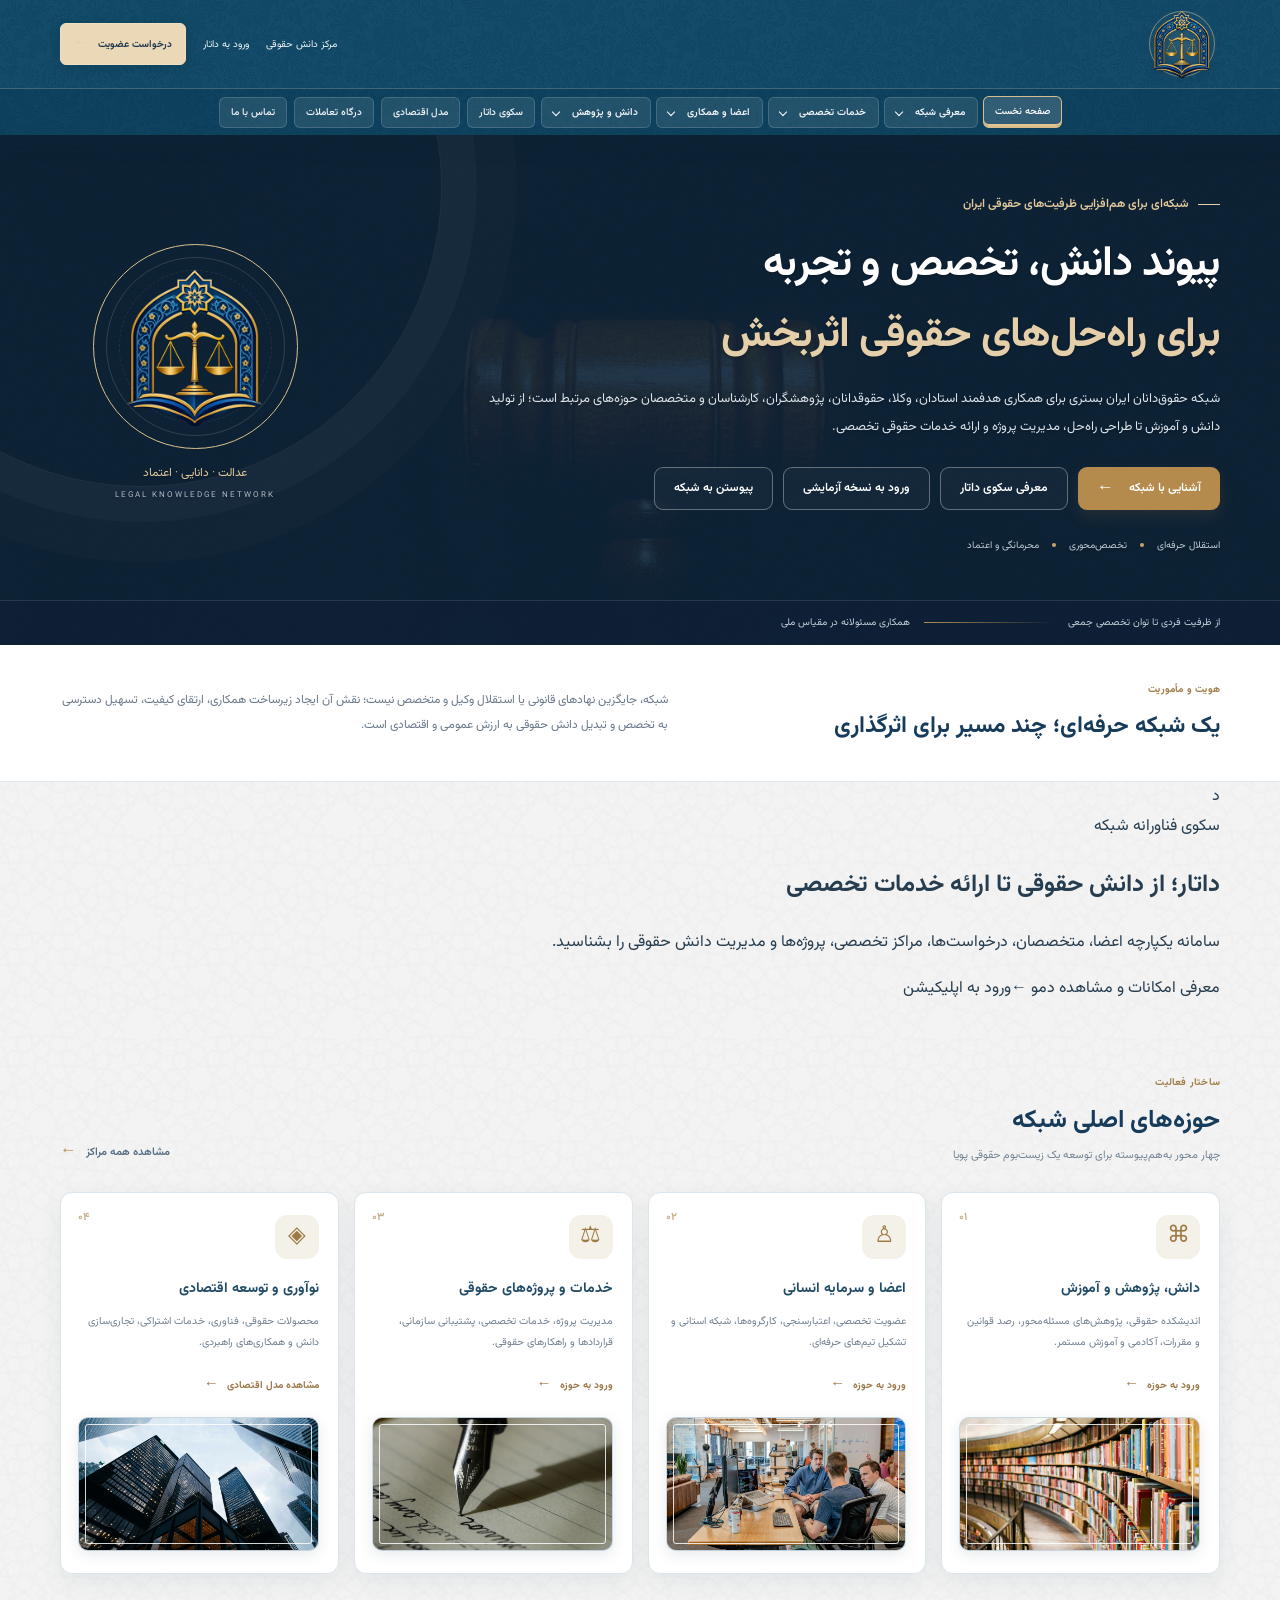
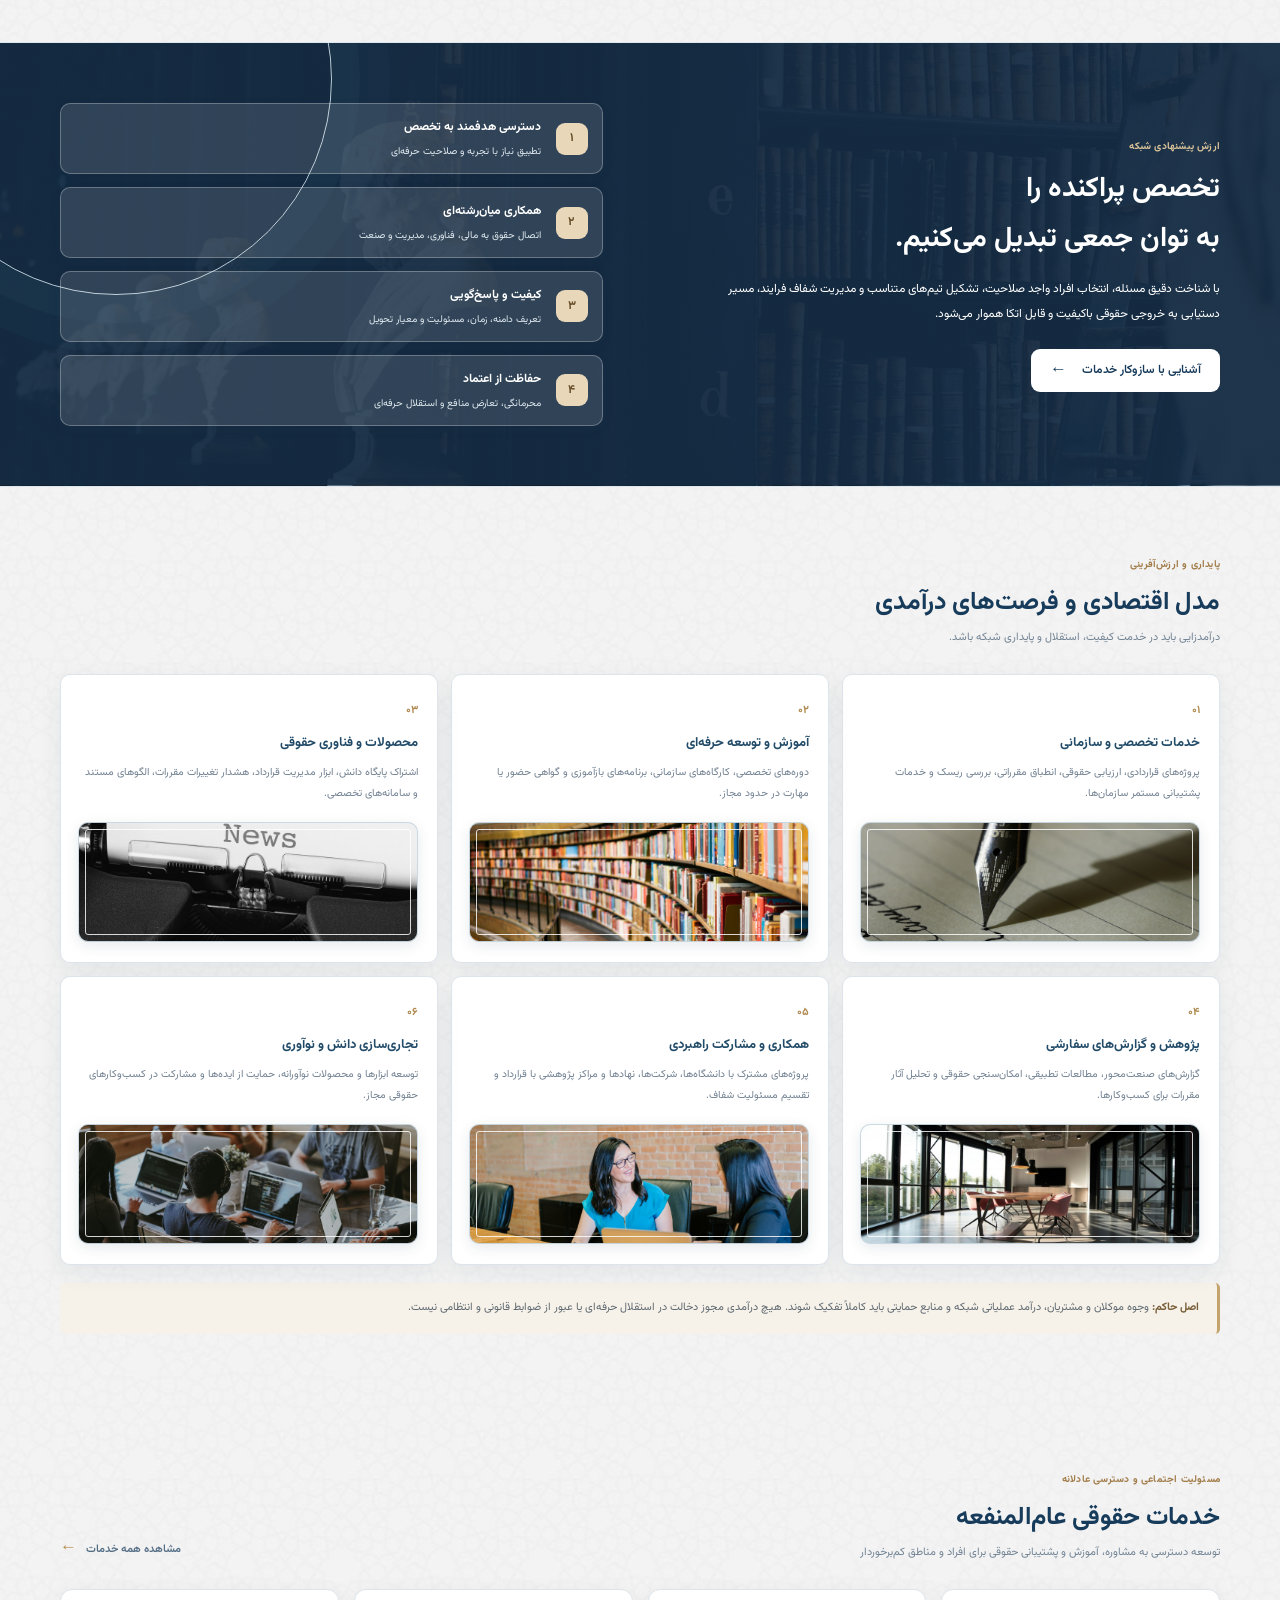
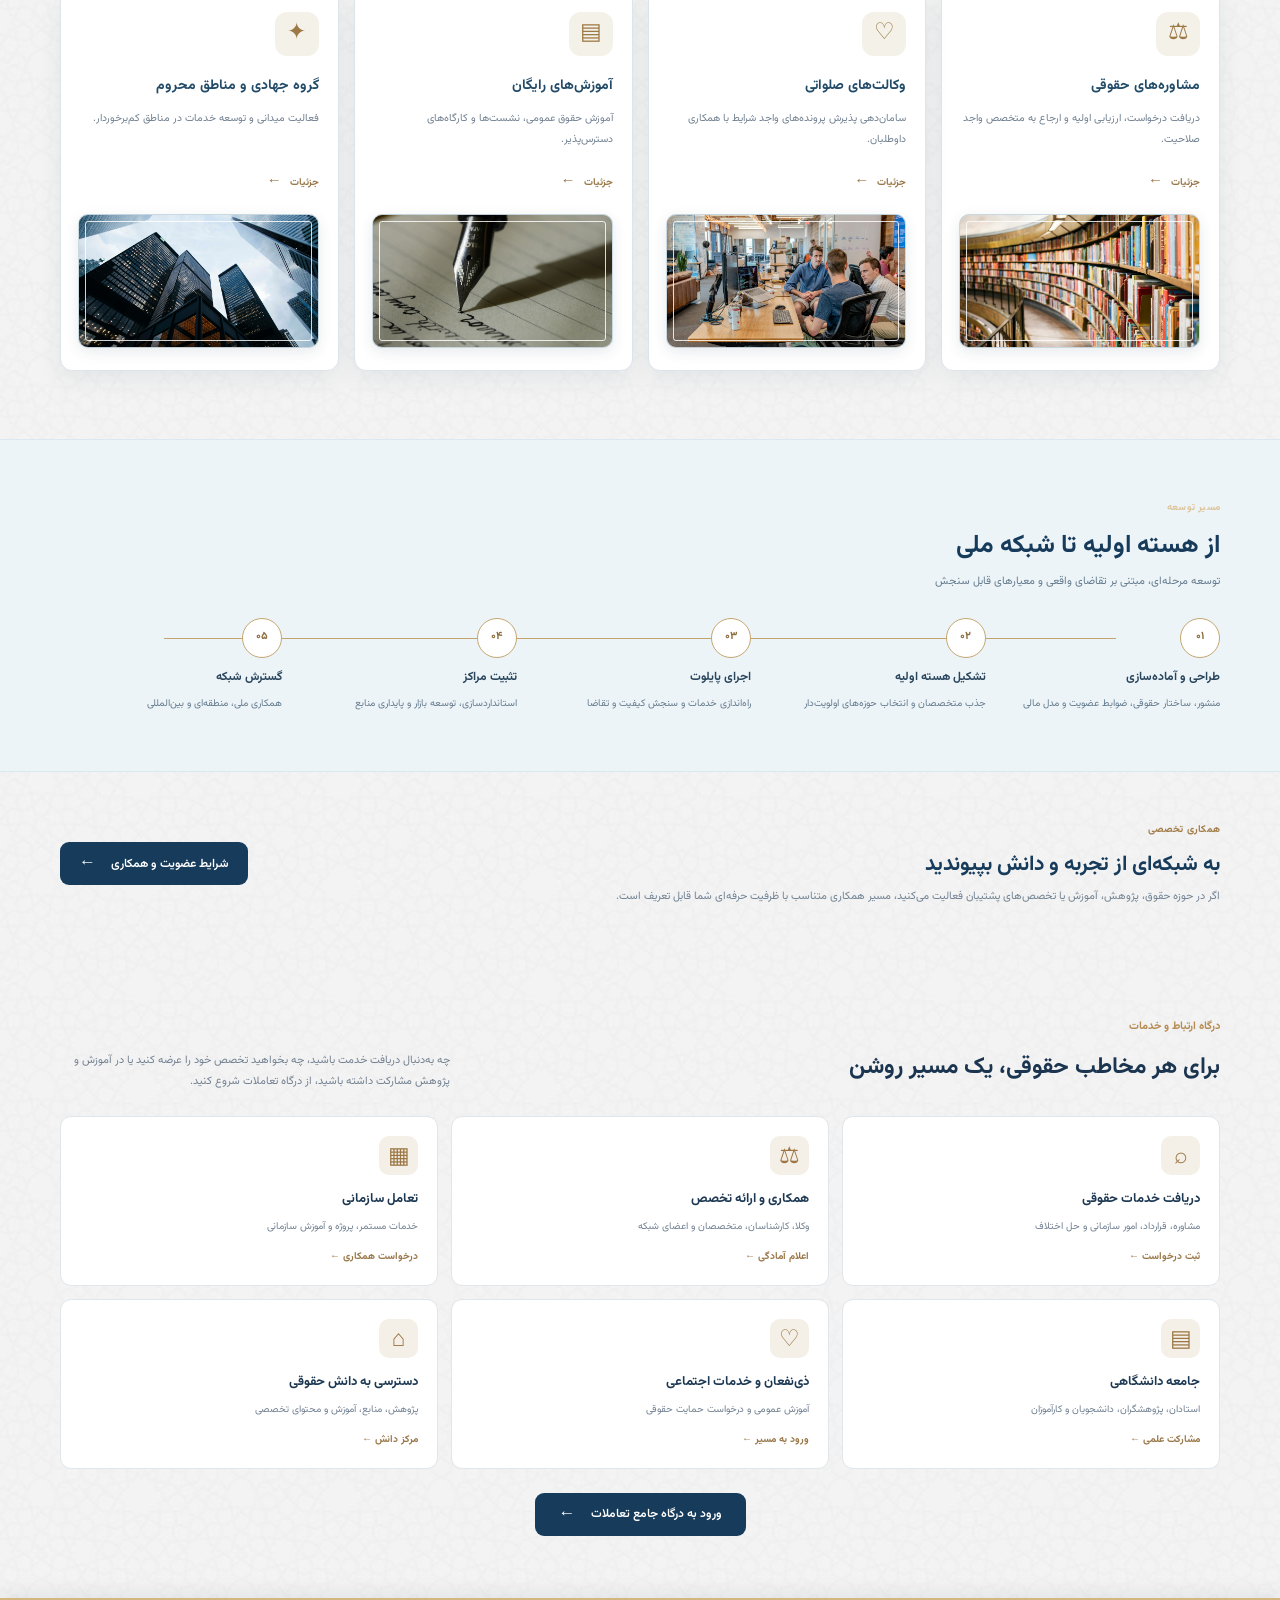
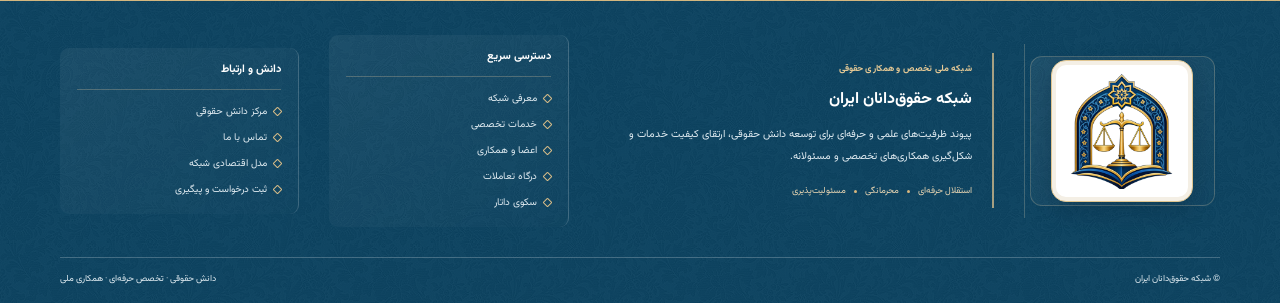
==== index.html @ c004336a "معرفی داتار در صفحه اصلی و منوی وب‌سایت" ====
<!doctype html>
<html lang="fa" dir="rtl">
<head>
<meta charset="utf-8"><meta name="viewport" content="width=device-width,initial-scale=1"><link rel="icon" type="image/png" href="assets/images/logo.png"><link rel="apple-touch-icon" href="assets/images/logo.png">
<meta name="theme-color" content="#172b46">
<title>شبکه حقوق‌دانان ایران | داتار؛ دانش، تخصص، اعتماد</title>
<meta name="description" content="شبکه حقوق‌دانان ایران؛ بستری برای پیوند حقوقدانان، وکلا، پژوهشگران و متخصصان و توسعه خدمات و دانش حقوقی.">
<link rel="stylesheet" href="assets/css/site.css"><link rel="stylesheet" href="assets/css/portal.css"><link rel="stylesheet" href="assets/css/datar.css">
</head>
<body>
<header class="site-header"><div class="container header-main"><a class="brand" href="index.html" aria-label="صفحه نخست شبکه حقوق‌دانان ایران"><span class="brand-mark"><img src="assets/images/logo.png" alt="لوگوی شبکه حقوق‌دانان ایران" width="68" height="68"></span></a><div class="header-actions"><a class="header-quiet-link" href="pages/knowledge.html">مرکز دانش حقوقی</a><a class="header-quiet-link" href="app/index.html">ورود به داتار</a><a class="header-join" href="pages/members.html">درخواست عضویت <span>←</span></a></div></div><nav class="main-nav" aria-label="منوی اصلی"><div class="container nav-inner">
<a class="nav-home active" href="index.html">صفحه نخست</a>
<div class="nav-dropdown"><a class="nav-parent" href="pages/about.html">معرفی شبکه</a><button class="nav-toggle" type="button" aria-label="باز کردن زیرمنوی معرفی شبکه" aria-expanded="false"><span class="nav-caret" aria-hidden="true"></span></button><div class="dropdown-menu"><a href="pages/about.html#mission">مأموریت و چشم‌انداز</a><a href="pages/about.html#position">جایگاه و مسئولیت‌ها</a><a href="pages/about.html#governance">ساختار و حکمرانی</a><a href="pages/about.html#principles">اصول بنیادین</a></div></div>
<div class="nav-dropdown"><a class="nav-parent" href="pages/services.html">خدمات تخصصی</a><button class="nav-toggle" type="button" aria-label="باز کردن زیرمنوی خدمات تخصصی" aria-expanded="false"><span class="nav-caret" aria-hidden="true"></span></button><div class="dropdown-menu"><a href="pages/services.html#project">مدیریت پروژه‌های حقوقی</a><a href="pages/services.html#legal">خدمات حقوقی سازمانی</a><a href="pages/services.html#compliance">انطباق و مدیریت ریسک</a><a href="pages/services.html#digital">فناوری و محصولات حقوقی</a><a href="pages/services.html#social">خدمات اجتماعی و عام‌المنفعه</a><a href="pages/services.html#consult">مشاوره‌های حقوقی</a><a href="pages/services.html#probono">وکالت‌های صلواتی</a><a href="pages/services.html#free-training">آموزش‌های رایگان</a><a href="pages/services.html#jahaadi">گروه جهادی و مناطق محروم</a><a href="pages/services.html#support">حمایت مالی</a></div></div>
<div class="nav-dropdown"><a class="nav-parent" href="pages/members.html">اعضا و همکاری</a><button class="nav-toggle" type="button" aria-label="باز کردن زیرمنوی اعضا و همکاری" aria-expanded="false"><span class="nav-caret" aria-hidden="true"></span></button><div class="dropdown-menu"><a href="pages/members.html#groups">گروه‌های عضویت</a><a href="pages/members.html#verification">اعتبارسنجی اعضا</a><a href="pages/members.html#workgroups">کارگروه‌های تخصصی</a><a href="pages/members.html#path">مسیر عضویت</a></div></div>
<div class="nav-dropdown"><a class="nav-parent" href="pages/knowledge.html">دانش و پژوهش</a><button class="nav-toggle" type="button" aria-label="باز کردن زیرمنوی دانش و پژوهش" aria-expanded="false"><span class="nav-caret" aria-hidden="true"></span></button><div class="dropdown-menu"><a href="pages/knowledge.html#thinktank">اندیشکده حقوقی</a><a href="pages/knowledge.html#monitor">رصد قوانین و مقررات</a><a href="pages/knowledge.html#academy">آکادمی و آموزش</a><a href="pages/knowledge.html#library">بانک دانش و انتشارات</a><a href="pages/knowledge.html#innovation">نوآوری و آینده‌پژوهی</a></div></div>
<a class="nav-simple" href="pages/datar.html">سکوی داتار</a><a class="nav-simple" href="index.html#economic">مدل اقتصادی</a><a class="nav-simple" href="pages/portal.html">درگاه تعاملات</a><a class="nav-simple" href="pages/contact.html">تماس با ما</a>
</div></nav></header>
<main>
<section class="hero">
 <div class="hero-pattern" aria-hidden="true"></div>
 <div class="container hero-content">
  <div class="hero-copy">
   <div class="eyebrow"><span></span> شبکه‌ای برای هم‌افزایی ظرفیت‌های حقوقی ایران</div>
   <h1>پیوند دانش، تخصص و تجربه<br><em>برای راه‌حل‌های حقوقی اثربخش</em></h1>
   <p>شبکه حقوق‌دانان ایران بستری برای همکاری هدفمند استادان، وکلا، حقوقدانان، پژوهشگران، کارشناسان و متخصصان حوزه‌های مرتبط است؛ از تولید دانش و آموزش تا طراحی راه‌حل، مدیریت پروژه و ارائه خدمات حقوقی تخصصی.</p>
   <div class="hero-buttons"><a class="button button-gold" href="pages/about.html">آشنایی با شبکه <span>←</span></a><a class="button button-outline" href="pages/datar.html">معرفی سکوی داتار</a><a class="button button-outline" href="app/index.html">ورود به نسخه آزمایشی</a><a class="button button-outline" href="pages/members.html">پیوستن به شبکه</a></div>
   <div class="hero-meta"><span>استقلال حرفه‌ای</span><i></i><span>تخصص‌محوری</span><i></i><span>محرمانگی و اعتماد</span></div>
  </div>
  <div class="hero-seal"><div class="seal-ring" role="img" aria-label="نشان شبکه حقوق‌دانان ایران"></div><span>عدالت · دانایی · اعتماد</span><small>LEGAL KNOWLEDGE NETWORK</small></div>
 </div>
 <div class="hero-bottom"><div class="container"><span>از ظرفیت فردی تا توان تخصصی جمعی</span><span class="hero-line"></span><span>همکاری مسئولانه در مقیاس ملی</span></div></div>
</section>
<section class="intro-strip"><div class="container intro-grid"><div><span class="section-kicker">هویت و مأموریت</span><h2>یک شبکه حرفه‌ای؛ چند مسیر برای اثرگذاری</h2></div><p>شبکه، جایگزین نهادهای قانونی یا استقلال وکیل و متخصص نیست؛ نقش آن ایجاد زیرساخت همکاری، ارتقای کیفیت، تسهیل دسترسی به تخصص و تبدیل دانش حقوقی به ارزش عمومی و اقتصادی است.</p></div></section>
<section class="datar-home-promo"><div class="container datar-home-promo-inner"><div class="datar-home-promo-mark">د</div><div class="datar-home-promo-copy"><span>سکوی فناورانه شبکه</span><h2>داتار؛ از دانش حقوقی تا ارائه خدمات تخصصی</h2><p>سامانه یکپارچه اعضا، متخصصان، درخواست‌ها، مراکز تخصصی، پروژه‌ها و مدیریت دانش حقوقی را بشناسید.</p></div><div class="datar-home-promo-actions"><a href="pages/datar.html">معرفی امکانات و مشاهده دمو ←</a><a href="app/index.html">ورود به اپلیکیشن</a></div></div></section>
<section class="section container">
 <div class="section-heading"><div><span class="section-kicker">ساختار فعالیت</span><h2>حوزه‌های اصلی شبکه</h2><p>چهار محور به‌هم‌پیوسته برای توسعه یک زیست‌بوم حقوقی پویا</p></div><a class="arrow-link" href="pages/services.html">مشاهده همه مراکز <b>←</b></a></div>
 <div class="pillar-grid">
  <a class="pillar-card" href="pages/knowledge.html"><span class="pillar-no">۰۱</span><div class="pillar-icon">⌘</div><h3>دانش، پژوهش و آموزش</h3><p>اندیشکده حقوقی، پژوهش‌های مسئله‌محور، رصد قوانین و مقررات، آکادمی و آموزش مستمر.</p><span class="card-link">ورود به حوزه <b>←</b></span></a>
  <a class="pillar-card" href="pages/members.html"><span class="pillar-no">۰۲</span><div class="pillar-icon">♙</div><h3>اعضا و سرمایه انسانی</h3><p>عضویت تخصصی، اعتبارسنجی، کارگروه‌ها، شبکه استانی و تشکیل تیم‌های حرفه‌ای.</p><span class="card-link">ورود به حوزه <b>←</b></span></a>
  <a class="pillar-card" href="pages/services.html"><span class="pillar-no">۰۳</span><div class="pillar-icon">⚖</div><h3>خدمات و پروژه‌های حقوقی</h3><p>مدیریت پروژه، خدمات تخصصی، پشتیبانی سازمانی، قراردادها و راهکارهای حقوقی.</p><span class="card-link">ورود به حوزه <b>←</b></span></a>
  <a class="pillar-card" href="#economic"><span class="pillar-no">۰۴</span><div class="pillar-icon">◈</div><h3>نوآوری و توسعه اقتصادی</h3><p>محصولات حقوقی، فناوری، خدمات اشتراکی، تجاری‌سازی دانش و همکاری‌های راهبردی.</p><span class="card-link">مشاهده مدل اقتصادی <b>←</b></span></a>
 </div>
</section>
<section class="band-section"><div class="container band-grid"><div><span class="section-kicker light">ارزش پیشنهادی شبکه</span><h2>تخصص پراکنده را<br>به توان جمعی تبدیل می‌کنیم.</h2><p>با شناخت دقیق مسئله، انتخاب افراد واجد صلاحیت، تشکیل تیم‌های متناسب و مدیریت شفاف فرایند، مسیر دستیابی به خروجی حقوقی باکیفیت و قابل اتکا هموار می‌شود.</p><a class="button button-light" href="pages/services.html">آشنایی با سازوکار خدمات <span>←</span></a></div><div class="value-list"><div><b>۱</b><span><strong>دسترسی هدفمند به تخصص</strong><small>تطبیق نیاز با تجربه و صلاحیت حرفه‌ای</small></span></div><div><b>۲</b><span><strong>همکاری میان‌رشته‌ای</strong><small>اتصال حقوق به مالی، فناوری، مدیریت و صنعت</small></span></div><div><b>۳</b><span><strong>کیفیت و پاسخ‌گویی</strong><small>تعریف دامنه، زمان، مسئولیت و معیار تحویل</small></span></div><div><b>۴</b><span><strong>حفاظت از اعتماد</strong><small>محرمانگی، تعارض منافع و استقلال حرفه‌ای</small></span></div></div></div></section>
<section class="section container" id="economic">
 <div class="section-heading"><div><span class="section-kicker">پایداری و ارزش‌آفرینی</span><h2>مدل اقتصادی و فرصت‌های درآمدی</h2><p>درآمدزایی باید در خدمت کیفیت، استقلال و پایداری شبکه باشد.</p></div></div>
 <div class="revenue-grid">
  <article><span>۰۱</span><h3>خدمات تخصصی و سازمانی</h3><p>پروژه‌های قراردادی، ارزیابی حقوقی، انطباق مقرراتی، بررسی ریسک و خدمات پشتیبانی مستمر سازمان‌ها.</p></article>
  <article><span>۰۲</span><h3>آموزش و توسعه حرفه‌ای</h3><p>دوره‌های تخصصی، کارگاه‌های سازمانی، برنامه‌های بازآموزی و گواهی حضور یا مهارت در حدود مجاز.</p></article>
  <article><span>۰۳</span><h3>محصولات و فناوری حقوقی</h3><p>اشتراک پایگاه دانش، ابزار مدیریت قرارداد، هشدار تغییرات مقررات، الگوهای مستند و سامانه‌های تخصصی.</p></article>
  <article><span>۰۴</span><h3>پژوهش و گزارش‌های سفارشی</h3><p>گزارش‌های صنعت‌محور، مطالعات تطبیقی، امکان‌سنجی حقوقی و تحلیل آثار مقررات برای کسب‌وکارها.</p></article>
  <article><span>۰۵</span><h3>همکاری و مشارکت راهبردی</h3><p>پروژه‌های مشترک با دانشگاه‌ها، شرکت‌ها، نهادها و مراکز پژوهشی با قرارداد و تقسیم مسئولیت شفاف.</p></article>
  <article><span>۰۶</span><h3>تجاری‌سازی دانش و نوآوری</h3><p>توسعه ابزارها و محصولات نوآورانه، حمایت از ایده‌ها و مشارکت در کسب‌وکارهای حقوقی مجاز.</p></article>
 </div>
 <div class="economic-note"><b>اصل حاکم:</b> وجوه موکلان و مشتریان، درآمد عملیاتی شبکه و منابع حمایتی باید کاملاً تفکیک شوند. هیچ درآمدی مجوز دخالت در استقلال حرفه‌ای یا عبور از ضوابط قانونی و انتظامی نیست.</div>
</section>
<section class="section container" id="social-services"><div class="section-heading"><div><span class="section-kicker">مسئولیت اجتماعی و دسترسی عادلانه</span><h2>خدمات حقوقی عام‌المنفعه</h2><p>توسعه دسترسی به مشاوره، آموزش و پشتیبانی حقوقی برای افراد و مناطق کم‌برخوردار</p></div><a class="arrow-link" href="pages/services.html#social">مشاهده همه خدمات <b>←</b></a></div><div class="pillar-grid">
<a class="pillar-card" href="pages/services.html#consult"><div class="pillar-icon">⚖</div><h3>مشاوره‌های حقوقی</h3><p>دریافت درخواست، ارزیابی اولیه و ارجاع به متخصص واجد صلاحیت.</p><span class="card-link">جزئیات <b>←</b></span></a>
<a class="pillar-card" href="pages/services.html#probono"><div class="pillar-icon">♡</div><h3>وکالت‌های صلواتی</h3><p>سامان‌دهی پذیرش پرونده‌های واجد شرایط با همکاری داوطلبان.</p><span class="card-link">جزئیات <b>←</b></span></a>
<a class="pillar-card" href="pages/services.html#free-training"><div class="pillar-icon">▤</div><h3>آموزش‌های رایگان</h3><p>آموزش حقوق عمومی، نشست‌ها و کارگاه‌های دسترس‌پذیر.</p><span class="card-link">جزئیات <b>←</b></span></a>
<a class="pillar-card" href="pages/services.html#jahaadi"><div class="pillar-icon">✦</div><h3>گروه جهادی و مناطق محروم</h3><p>فعالیت میدانی و توسعه خدمات در مناطق کم‌برخوردار.</p><span class="card-link">جزئیات <b>←</b></span></a>
</div></section><section class="roadmap-section" id="roadmap"><div class="container"><div class="section-heading"><div><span class="section-kicker light">مسیر توسعه</span><h2>از هسته اولیه تا شبکه ملی</h2><p>توسعه مرحله‌ای، مبتنی بر تقاضای واقعی و معیارهای قابل سنجش</p></div></div><div class="roadmap"><div><b>۰۱</b><strong>طراحی و آماده‌سازی</strong><small>منشور، ساختار حقوقی، ضوابط عضویت و مدل مالی</small></div><div><b>۰۲</b><strong>تشکیل هسته اولیه</strong><small>جذب متخصصان و انتخاب حوزه‌های اولویت‌دار</small></div><div><b>۰۳</b><strong>اجرای پایلوت</strong><small>راه‌اندازی خدمات و سنجش کیفیت و تقاضا</small></div><div><b>۰۴</b><strong>تثبیت مراکز</strong><small>استانداردسازی، توسعه بازار و پایداری منابع</small></div><div><b>۰۵</b><strong>گسترش شبکه</strong><small>همکاری ملی، منطقه‌ای و بین‌المللی</small></div></div></div></section>
<section class="cta-section container"><div><span class="section-kicker">همکاری تخصصی</span><h2>به شبکه‌ای از تجربه و دانش بپیوندید</h2><p>اگر در حوزه حقوق، پژوهش، آموزش یا تخصص‌های پشتیبان فعالیت می‌کنید، مسیر همکاری متناسب با ظرفیت حرفه‌ای شما قابل تعریف است.</p></div><a class="button button-primary" href="pages/members.html">شرایط عضویت و همکاری <span>←</span></a></section>
<section class="container portal-audiences home-portal" id="audience-access"><div class="portal-section-head"><div><span>درگاه ارتباط و خدمات</span><h2>برای هر مخاطب حقوقی، یک مسیر روشن</h2></div><p>چه به‌دنبال دریافت خدمت باشید، چه بخواهید تخصص خود را عرضه کنید یا در آموزش و پژوهش مشارکت داشته باشید، از درگاه تعاملات شروع کنید.</p></div><div class="audience-grid"><a class="audience-card" href="pages/portal.html#request"><span class="audience-icon">⌕</span><b>دریافت خدمات حقوقی</b><small>مشاوره، قرارداد، امور سازمانی و حل اختلاف</small><i>ثبت درخواست ←</i></a><a class="audience-card" href="pages/portal.html#audiences"><span class="audience-icon">⚖</span><b>همکاری و ارائه تخصص</b><small>وکلا، کارشناسان، متخصصان و اعضای شبکه</small><i>اعلام آمادگی ←</i></a><a class="audience-card" href="pages/portal.html#audiences"><span class="audience-icon">▦</span><b>تعامل سازمانی</b><small>خدمات مستمر، پروژه و آموزش سازمانی</small><i>درخواست همکاری ←</i></a><a class="audience-card" href="pages/portal.html#audiences"><span class="audience-icon">▤</span><b>جامعه دانشگاهی</b><small>استادان، پژوهشگران، دانشجویان و کارآموزان</small><i>مشارکت علمی ←</i></a><a class="audience-card" href="pages/portal.html#audiences"><span class="audience-icon">♡</span><b>ذی‌نفعان و خدمات اجتماعی</b><small>آموزش عمومی و درخواست حمایت حقوقی</small><i>ورود به مسیر ←</i></a><a class="audience-card" href="pages/knowledge.html"><span class="audience-icon">⌂</span><b>دسترسی به دانش حقوقی</b><small>پژوهش، منابع، آموزش و محتوای تخصصی</small><i>مرکز دانش ←</i></a></div><div class="home-portal-action"><a class="button button-primary" href="pages/portal.html">ورود به درگاه جامع تعاملات <span>←</span></a></div></section></main>
<nav class="mobile-bottom-nav" aria-label="منوی موبایل"><a href="index.html" class="active"><span>⌂</span><span>خانه</span></a><a href="pages/services.html"><span>⚖</span><span>خدمات</span></a><a href="pages/members.html"><span>♙</span><span>اعضا</span></a><a href="pages/knowledge.html"><span>▤</span><span>دانش</span></a><a href="pages/contact.html"><span>✉</span><span>تماس</span></a></nav><button id="back-to-top" type="button" aria-label="بازگشت به بالای صفحه" title="بازگشت به بالا">↑</button><footer class="site-footer">
<div class="container footer-main footer-grid-refined">
 <div class="footer-emblem"><a class="footer-logo-link" href="index.html" aria-label="بازگشت به صفحه نخست"><img src="assets/images/logo.png" alt="نشان شبکه حقوق‌دانان ایران" width="150" height="150"></a></div>
 <div class="footer-intro"><span class="footer-kicker">شبکه ملی تخصص و همکاری حقوقی</span><strong>شبکه حقوق‌دانان ایران</strong><p>پیوند ظرفیت‌های علمی و حرفه‌ای برای توسعه دانش حقوقی، ارتقای کیفیت خدمات و شکل‌گیری همکاری‌های تخصصی و مسئولانه.</p><span class="footer-principles">استقلال حرفه‌ای <i></i> محرمانگی <i></i> مسئولیت‌پذیری</span></div>
 <div class="footer-links"><b>دسترسی سریع</b><a href="pages/about.html">معرفی شبکه</a><a href="pages/services.html">خدمات تخصصی</a><a href="pages/members.html">اعضا و همکاری</a><a href="pages/portal.html">درگاه تعاملات</a><a href="pages/datar.html">سکوی داتار</a></div>
 <div class="footer-links"><b>دانش و ارتباط</b><a href="pages/knowledge.html">مرکز دانش حقوقی</a><a href="pages/contact.html">تماس با ما</a><a href="index.html#economic">مدل اقتصادی شبکه</a><a href="pages/portal.html">ثبت درخواست و پیگیری</a></div>
</div>
<div class="container footer-bottom"><span>© شبکه حقوق‌دانان ایران</span><span>دانش حقوقی · تخصص حرفه‌ای · همکاری ملی</span></div>
</footer>
<script src="assets/js/site.js"></script>
</body></html>
---- assets/css/site.css ----
@font-face{font-family:Vazirmatn;src:url("../fonts/Vazirmatn-Regular.woff2") format("woff2");font-weight:400;font-display:swap}@font-face{font-family:Vazirmatn;src:url("../fonts/Vazirmatn-Medium.woff2") format("woff2");font-weight:500;font-display:swap}@font-face{font-family:Vazirmatn;src:url("../fonts/Vazirmatn-SemiBold.woff2") format("woff2");font-weight:600;font-display:swap}@font-face{font-family:Vazirmatn;src:url("../fonts/Vazirmatn-Bold.woff2") format("woff2");font-weight:700;font-display:swap}
:root{--navy:#172b46;--navy2:#223d5c;--blue:#355b7c;--gold:#b18a50;--gold-light:#e4d1ae;--ink:#26384a;--muted:#718091;--paper:#fff;--cream:#f5f2eb;--line:#e3e7eb;--soft:#edf2f5;--shadow:0 14px 40px rgba(27,45,65,.08)}*{box-sizing:border-box}html{scroll-behavior:smooth;scroll-padding-top:100px}body{margin:0;background:#f7f8f8;color:var(--ink);font-family:Vazirmatn,Tahoma,sans-serif;line-height:1.9;overflow-x:hidden}a{color:inherit;text-decoration:none}.container{width:min(1160px,calc(100% - 44px));margin-inline:auto}.topline{background:#11233b;color:#d8e0e9;font-size:11px}.topline-inner{height:34px;display:flex;align-items:center;justify-content:space-between}.topline a{margin-right:22px;color:#e6d5b7}.site-header{position:relative;z-index:20;background:#fff;box-shadow:0 5px 22px #152b4310}.header-main{height:88px;display:flex;align-items:center;justify-content:space-between}.brand{display:flex;align-items:center;gap:13px;color:var(--navy)}.brand-mark{width:51px;height:51px;display:grid;place-items:center;border:1px solid #d8c49e;border-radius:15px;color:var(--gold);background:#fbf8f1}.brand-mark svg{width:36px;height:36px}.brand strong{display:block;font-size:19px;font-weight:700;letter-spacing:-.4px}.brand small{display:block;color:#7b8793;font-size:10px;margin-top:1px}.header-actions{display:flex;align-items:center;gap:23px;font-size:12px}.text-link{color:#53687b}.button{display:inline-flex;align-items:center;justify-content:center;gap:15px;min-height:43px;padding:9px 19px;border-radius:9px;font:600 12px Vazirmatn;transition:.2s ease}.button span{font-size:17px;line-height:1}.button-gold{background:var(--gold);color:#fff;box-shadow:0 6px 15px #9d794329}.button-gold:hover{background:#9d7742;transform:translateY(-2px)}.main-nav{border-top:1px solid #edf0f2;background:#fff}.nav-inner{display:flex;align-items:center;gap:5px;min-height:48px}.nav-inner a{padding:8px 14px;font-size:11px;font-weight:600;color:#4c6073;border-radius:7px;transition:.2s}.nav-inner a:hover,.nav-inner a.active{background:#f1f4f6;color:var(--navy)}.nav-inner a.active{box-shadow:inset 0 -2px var(--gold)}
.hero{position:relative;overflow:hidden;color:#fff;background:linear-gradient(116deg,#142943 0%,#203e60 58%,#3d5c78 100%);min-height:455px}.hero:before{content:"";position:absolute;inset:0;background-image:linear-gradient(90deg,transparent 49.8%,#ffffff08 50%,transparent 50.2%),linear-gradient(0deg,transparent 49.8%,#ffffff08 50%,transparent 50.2%);background-size:48px 48px;mask-image:linear-gradient(90deg,transparent,#000 50%,#000)}.hero:after{content:"";position:absolute;width:600px;height:600px;border:1px solid #ffffff12;border-radius:50%;left:-160px;top:-250px;box-shadow:0 0 0 35px #ffffff06,0 0 0 75px #ffffff04}.hero-content{position:relative;z-index:1;min-height:410px;display:grid;grid-template-columns:1fr 270px;gap:60px;align-items:center;padding-block:58px 45px}.hero-copy{max-width:770px}.eyebrow{display:flex;align-items:center;gap:9px;color:#e2c99d;font-size:12px;font-weight:600}.eyebrow span{width:22px;height:1px;background:var(--gold-light)}.hero h1{font-size:clamp(28px,3.5vw,42px);line-height:1.7;margin:14px 0 12px;font-weight:700;letter-spacing:-1px}.hero h1 em{font-style:normal;color:#e4cfaa}.hero-copy>p{font-size:13px;line-height:2.2;color:#dbe4ec;max-width:740px;margin:0}.hero-buttons{display:flex;gap:10px;margin-top:25px}.button-outline{border:1px solid #ffffff55;color:#fff;background:#ffffff08}.button-outline:hover{background:#ffffff17}.button-light{background:#fff;color:var(--navy)}.hero-meta{display:flex;align-items:center;gap:13px;margin-top:26px;color:#bdcbd7;font-size:10px}.hero-meta i{height:4px;width:4px;background:#c6a36b;border-radius:50%}.hero-seal{justify-self:center;text-align:center;color:#e0c89c}.seal-ring{width:205px;height:205px;border:1px solid #d5bd916b;border-radius:50%;display:grid;place-items:center;position:relative;background:radial-gradient(circle,#ffffff0b 0 54%,transparent 55%)}.seal-ring:before,.seal-ring:after{content:"";position:absolute;inset:12px;border:1px solid #ffffff24;border-radius:50%}.seal-ring:after{inset:25px;border-style:dashed;opacity:.55}.seal-ring svg{width:115px;height:115px;position:relative;z-index:1}.hero-seal>span{display:block;font-size:12px;margin-top:13px}.hero-seal small{display:block;color:#aebdcb;font-size:8px;letter-spacing:2px;margin-top:3px}.hero-bottom{border-top:1px solid #ffffff1b;background:#0e2037a6}.hero-bottom>.container{display:flex;align-items:center;gap:14px;height:44px;color:#c5d0dc;font-size:10px}.hero-line{height:1px;max-width:130px;flex:1;background:linear-gradient(90deg,#b28b52,transparent)}
.intro-strip{background:#fff;border-bottom:1px solid var(--line)}.intro-grid{display:grid;grid-template-columns:.9fr 1.1fr;gap:55px;align-items:center;padding-block:35px}.section-kicker{display:block;color:#a17a43;font-size:10px;font-weight:700;letter-spacing:.2px}.section-kicker.light{color:#ddc59b}.intro-grid h2,.section-heading h2,.cta-section h2{font-size:23px;line-height:1.7;color:var(--navy);margin:5px 0 0}.intro-grid p{font-size:12px;color:#69798a;line-height:2.1;margin:0}.section{padding-block:68px}.section-heading{display:flex;align-items:end;justify-content:space-between;gap:25px;margin-bottom:25px}.section-heading h2{margin:4px 0;font-size:25px}.section-heading p{font-size:11px;color:var(--muted);margin:0}.arrow-link{font-size:11px;font-weight:600;color:#536d85;white-space:nowrap}.arrow-link b{color:var(--gold);font-size:17px;margin-right:6px}.pillar-grid{display:grid;grid-template-columns:repeat(4,1fr);gap:15px}.pillar-card{position:relative;display:flex;flex-direction:column;min-height:255px;padding:22px 19px 18px;background:#fff;border:1px solid #e4e8eb;border-radius:12px;box-shadow:0 7px 22px #172b4607;transition:.22s}.pillar-card:hover{transform:translateY(-4px);border-color:#c9b58f;box-shadow:var(--shadow)}.pillar-no{position:absolute;left:17px;top:15px;color:#c6b18c;font-size:11px;font-weight:700}.pillar-icon{width:44px;height:44px;border-radius:12px;background:#f4f1e9;color:#9d7945;display:grid;place-items:center;font-size:23px;margin-bottom:17px}.pillar-card h3{font-size:14px;color:var(--navy);margin:0 0 8px}.pillar-card p{font-size:10.5px;color:#718091;line-height:2;margin:0 0 18px}.card-link{margin-top:auto;color:#9a7748;font-size:10px;font-weight:700}.card-link b{font-size:15px;margin-right:5px}
.band-section{background:linear-gradient(120deg,#1b304b,#294a69);color:#fff;padding:60px 0;position:relative;overflow:hidden}.band-section:after{content:"";position:absolute;left:-100px;top:-180px;width:430px;height:430px;border:1px solid #ffffff12;border-radius:50%;box-shadow:0 0 0 28px #ffffff06,0 0 0 58px #ffffff04}.band-grid{position:relative;z-index:1;display:grid;grid-template-columns:1fr 1fr;gap:75px;align-items:center}.band-grid h2{font-size:28px;line-height:1.8;margin:6px 0 12px}.band-grid>div:first-child p{font-size:12px;color:#c6d1dc;max-width:520px;line-height:2.1;margin-bottom:22px}.value-list{display:grid;gap:13px}.value-list>div{display:flex;align-items:center;gap:15px;padding:12px 14px;border:1px solid #ffffff20;border-radius:10px;background:#ffffff08}.value-list>div>b{display:grid;place-items:center;width:32px;height:32px;border-radius:9px;background:#d0b17b;color:#20354d;font-size:12px}.value-list strong,.value-list small{display:block}.value-list strong{font-size:12px}.value-list small{font-size:10px;color:#b9c8d6;margin-top:3px}
.revenue-grid{display:grid;grid-template-columns:repeat(3,1fr);gap:13px}.revenue-grid article{background:#fff;border:1px solid var(--line);border-radius:10px;padding:20px 19px;min-height:165px}.revenue-grid article>span{color:#b18a50;font-size:11px;font-weight:700}.revenue-grid h3{font-size:13px;color:var(--navy);margin:6px 0}.revenue-grid p{font-size:10.5px;color:#718091;line-height:2;margin:0}.economic-note{margin-top:18px;padding:15px 18px;background:#f4f0e7;border-right:3px solid #b18a50;color:#586777;font-size:11px;border-radius:5px}.economic-note b{color:#785d36}
.roadmap-section{background:#1a2e47;color:#fff;padding:58px 0}.roadmap-section .section-heading h2{color:#fff}.roadmap-section .section-heading p{color:#b7c4d1}.roadmap{display:grid;grid-template-columns:repeat(5,1fr);gap:12px;position:relative}.roadmap:before{content:"";position:absolute;top:20px;right:9%;left:9%;height:1px;background:#b08a54}.roadmap>div{position:relative;padding-top:48px}.roadmap>div>b{position:absolute;top:0;right:0;width:40px;height:40px;border-radius:50%;border:1px solid #c5a777;background:#1a2e47;color:#e1c99d;display:grid;place-items:center;font-size:11px}.roadmap strong,.roadmap small{display:block}.roadmap strong{font-size:12px}.roadmap small{font-size:10px;color:#b8c5d2;line-height:1.9;margin-top:5px}
.cta-section{display:flex;align-items:center;justify-content:space-between;gap:25px;padding-block:48px}.cta-section h2{font-size:21px}.cta-section p{font-size:11px;color:var(--muted);margin:5px 0 0}.button-primary{background:var(--navy);color:#fff;white-space:nowrap}.button-primary:hover{background:#294a69}
.site-footer{background:#f0eee8;border-top:1px solid #e1ddd3}.footer-main{display:grid;grid-template-columns:1.6fr 1fr 1fr 1fr;gap:35px;padding-block:34px}.footer-brand strong{font-size:15px;color:var(--navy)}.footer-brand p{max-width:310px;font-size:10px;color:#7b858d;line-height:2}.footer-main>div:not(:first-child)>b{display:block;font-size:11px;color:#42576a;margin-bottom:10px}.footer-main a{display:block;font-size:10px;color:#78838d;margin:6px 0}.footer-main a:hover{color:#9b7748}.footer-motto{font-size:19px;font-weight:700;color:#526a80;line-height:1.8}.footer-motto em{font-style:normal;color:#a17c48}.footer-bottom{height:42px;border-top:1px solid #dedbd3;display:flex;align-items:center;justify-content:space-between;color:#89919a;font-size:9px}
.inner-hero{background:linear-gradient(115deg,#172b46,#385a78);color:#fff;padding:48px 0 43px;position:relative;overflow:hidden}.inner-hero:after{content:"";position:absolute;left:5%;top:-130px;width:300px;height:300px;border:1px solid #ffffff1c;border-radius:50%;box-shadow:0 0 0 25px #ffffff08,0 0 0 55px #ffffff05}.inner-hero .container{position:relative;z-index:1}.inner-hero .section-kicker{color:#e0c79e}.inner-hero h1{font-size:30px;margin:6px 0 8px}.inner-hero p{max-width:800px;color:#d1dbe4;font-size:12px;margin:0;line-height:2}.content-layout{display:grid;grid-template-columns:250px 1fr;gap:25px;padding-block:35px 70px}.side-index{align-self:start;position:sticky;top:15px;background:#fff;border:1px solid var(--line);border-radius:11px;padding:16px}.side-index b{display:block;color:var(--navy);font-size:12px;margin-bottom:9px}.side-index a{display:block;padding:7px 8px;border-radius:6px;font-size:10px;color:#718091}.side-index a:hover{background:#f1f4f6;color:var(--navy)}.content-main{min-width:0}.content-card{background:#fff;border:1px solid var(--line);border-radius:11px;padding:23px;margin-bottom:15px}.content-card h2{font-size:17px;color:var(--navy);margin:0 0 10px}.content-card h3{font-size:13px;color:#405c76;margin:17px 0 6px}.content-card p,.content-card li{font-size:11px;color:#68798a;line-height:2.1}.content-card ul{padding-right:19px;margin:8px 0}.info-grid{display:grid;grid-template-columns:repeat(2,1fr);gap:12px}.info-box{background:#f7f8f8;border:1px solid #e7eaed;border-radius:9px;padding:15px}.info-box h3{margin:0 0 5px}.info-box p{margin:0}.tag-list{display:flex;flex-wrap:wrap;gap:7px}.tag-list span{padding:5px 10px;background:#f2efe8;color:#7e6848;border-radius:30px;font-size:10px}
@media(max-width:900px){.pillar-grid{grid-template-columns:repeat(2,1fr)}.hero-content{grid-template-columns:1fr 210px;gap:25px}.hero-seal .seal-ring{width:175px;height:175px}.revenue-grid{grid-template-columns:repeat(2,1fr)}.footer-main{grid-template-columns:1.3fr 1fr 1fr}.footer-motto{display:none}.content-layout{grid-template-columns:210px 1fr}}
@media(max-width:680px){.container{width:min(100% - 28px,560px)}.topline-inner{height:32px}.topline-inner>span{font-size:9px}.topline-inner>div{display:none}.header-main{height:72px}.brand-mark{width:42px;height:42px}.brand-mark svg{width:30px}.brand strong{font-size:15px}.brand small{font-size:8px}.header-actions .text-link{display:none}.header-actions .button{min-height:36px;padding:7px 10px;font-size:10px}.nav-inner{overflow-x:auto;scrollbar-width:none;min-height:44px;gap:2px}.nav-inner::-webkit-scrollbar{display:none}.nav-inner a{flex:0 0 auto;padding:7px 10px;font-size:10px}.hero-content{grid-template-columns:1fr;min-height:0;padding-block:44px 32px}.hero-seal{display:none}.hero h1{font-size:27px}.hero-copy>p{font-size:11px}.hero-meta{font-size:9px;gap:8px}.hero-bottom>.container{font-size:9px;height:39px}.intro-grid{grid-template-columns:1fr;gap:8px;padding-block:25px}.intro-grid h2,.section-heading h2{font-size:20px}.section{padding-block:43px}.section-heading{align-items:start}.section-heading p{max-width:300px}.arrow-link{font-size:9px}.pillar-grid{gap:9px}.pillar-card{padding:16px 13px;min-height:235px}.pillar-card h3{font-size:12px}.pillar-card p{font-size:9.5px}.pillar-icon{width:38px;height:38px;margin-bottom:12px}.band-grid{grid-template-columns:1fr;gap:25px}.band-grid h2{font-size:24px}.value-list{gap:8px}.revenue-grid{grid-template-columns:1fr 1fr;gap:8px}.revenue-grid article{padding:14px 12px;min-height:175px}.revenue-grid h3{font-size:11px}.revenue-grid p{font-size:9px}.roadmap{grid-template-columns:1fr;gap:10px}.roadmap:before{top:10px;bottom:12px;right:19px;left:auto;width:1px;height:auto}.roadmap>div{padding:4px 53px 9px 0;min-height:52px}.roadmap>div>b{width:39px;height:39px}.roadmap strong{font-size:11px}.roadmap small{font-size:9px}.cta-section{align-items:flex-start;flex-direction:column;padding-block:32px}.footer-main{grid-template-columns:1fr 1fr;gap:20px;padding-block:25px}.footer-brand{grid-column:1/-1}.footer-bottom{font-size:8px}.content-layout{grid-template-columns:1fr;padding-block:20px 45px}.side-index{position:static;display:flex;flex-wrap:wrap;gap:4px}.side-index b{width:100%}.side-index a{padding:5px 7px}.inner-hero{padding:36px 0}.inner-hero h1{font-size:24px}.info-grid{grid-template-columns:1fr}.content-card{padding:17px}}
@media(prefers-reduced-motion:reduce){*{scroll-behavior:auto!important;transition:none!important}}

:root{--site-background-pattern:"../images/site-background.svg";--site-floral-pattern:"../images/blue-floral-pattern.svg"}

/* --- هویت بصری مستقل از پوشه قدیمی ۲ --- */
body{
 background-color:#f5f8fa;
 background-image:url(var(--site-background-pattern));
 background-repeat:repeat;
 background-position:center top;
}
.site-header{
 background:#07527a url(var(--site-floral-pattern)) repeat left top;
 box-shadow:0 3px 12px rgba(8,39,62,.18);
}
.header-main{background:transparent}
.brand{color:#fff}
.brand small{color:#d9e8f0}
.brand-mark{
 background:rgba(255,255,255,.12);
 border-color:rgba(255,255,255,.5);
 color:#fff;
 border-radius:7px;
}
.header-actions .text-link{color:#eaf3f8}
.header-actions .button-gold{
 background:#d8e8f2;color:#124b6a;box-shadow:none;border:1px solid #ffffff70
}
.header-actions .button-gold:hover{background:#fff}
.main-nav{
 background:rgba(0,65,99,.92);
 border-top:1px solid rgba(255,255,255,.18);
}
.nav-inner{justify-content:center;gap:7px}
.nav-inner a{
 color:#edf5fa;
 background:rgba(22,105,153,.76);
 border:1px solid rgba(255,255,255,.2);
 border-radius:5px;
 padding:7px 15px;
}
.nav-inner a:hover,.nav-inner a.active{
 background:#e7f0f5;color:#124d6b;box-shadow:none
}
.nav-inner a.active{border-bottom:2px solid #d5b47c}
.hero{
 background:
 linear-gradient(105deg,rgba(0,48,76,.92),rgba(0,79,119,.82)),
 url(var(--site-floral-pattern)) repeat center center;
}
.hero:before{opacity:.26}
.hero-seal .seal-ring{background:radial-gradient(circle,#ffffff12 0 54%,transparent 55%)}
.site-footer{
 color:#f1f6f9;
 background:#07527a url(var(--site-floral-pattern)) repeat center top;
 border-top:3px solid #d4b77f;
}
.footer-brand strong,.footer-main>div:not(:first-child)>b{color:#fff}
.footer-brand p,.footer-main a,.footer-bottom{color:#d4e2eb}
.footer-main a:hover{color:#fff}
.footer-motto,.footer-motto em{color:#f2dfbd}
.footer-bottom{border-top:1px solid rgba(255,255,255,.22)}
.content-card,.pillar-card,.revenue-grid article,.side-index{box-shadow:0 6px 18px rgba(12,53,78,.06)}
@media(max-width:680px){
 .site-header{background-position:center top}
 .nav-inner{justify-content:flex-start}
 .nav-inner a{border-radius:4px}
 .header-actions .button-gold{font-size:9px}
 .site-footer{background-position:center top}
}

/* تصاویر حقوقی با مجوز آزاد از Wikimedia Commons */
.hero{
 background:
 linear-gradient(100deg,rgba(7,35,58,.93),rgba(8,70,105,.78)),
 url("https://commons.wikimedia.org/wiki/Special:FilePath/Hong_Kong_and_the_Scales_of_Justice.jpg") center 42%/cover no-repeat;
}
.band-section{
 background:
 linear-gradient(110deg,rgba(14,37,60,.94),rgba(27,70,101,.84)),
 url("https://commons.wikimedia.org/wiki/Special:FilePath/The_Scales_of_Justice_above_the_streets_of_Hong_Kong.jpg") center 46%/cover no-repeat;
}
.inner-hero{
 background:
 linear-gradient(110deg,rgba(15,42,67,.94),rgba(40,81,112,.86)),
 url("https://commons.wikimedia.org/wiki/Special:FilePath/Hong_Kong_and_the_Scales_of_Justice.jpg") center 48%/cover no-repeat;
}

/* بازطراحی هدر و منوی اصلی؛ حذف نوار تیره بالای هدر */
.topline{display:none!important}
.site-header{margin-top:0}
.main-nav{position:relative;z-index:30;background:rgba(0,65,99,.96);border-top:1px solid rgba(255,255,255,.22)}
.nav-inner{display:flex;align-items:center;justify-content:center;gap:7px;min-height:54px;flex-wrap:wrap;padding-block:6px}
.nav-inner>a,.nav-parent{display:flex;align-items:center;gap:7px;min-height:36px;padding:7px 14px!important;border:1px solid rgba(255,255,255,.23)!important;border-radius:7px!important;background:rgba(22,105,153,.72)!important;color:#f5f9fc!important;font-size:11px!important;font-weight:600;white-space:nowrap;transition:background .18s ease,color .18s ease}
.nav-inner>a:hover,.nav-parent:hover,.nav-dropdown:focus-within>.nav-parent,.nav-dropdown:hover>.nav-parent,.nav-inner>a.active,.nav-parent.active{background:#e7f0f5!important;color:#124d6b!important;border-color:#d4e3ec!important}
.nav-dropdown{position:relative;display:flex;align-items:center}
.nav-parent span{font-size:13px;color:#e3c994}
.dropdown-menu{display:none;position:absolute;top:100%;right:0;min-width:220px;max-height:min(72vh,520px);overflow-y:auto;padding:7px;background:#fff;border:1px solid #dce5eb;border-radius:9px;box-shadow:0 14px 34px rgba(8,39,62,.2);z-index:80}
.nav-dropdown:hover>.dropdown-menu,.nav-dropdown:focus-within>.dropdown-menu{display:block}
.dropdown-menu a{display:block;padding:8px 11px;border-radius:6px;color:#40586c;font-size:11px;line-height:1.7;white-space:nowrap}
.dropdown-menu a:hover,.dropdown-menu a:focus{background:#edf4f8;color:#07527a;outline:none}
.dropdown-menu .dropdown-separator{margin-top:5px;padding-top:11px;border-top:1px solid #e4e9ed;color:#07527a;font-weight:700}
.nav-home.active{border-bottom:2px solid #d5b47c!important}
#social,.info-box[id]{scroll-margin-top:100px}
@media(max-width:760px){
 .header-main{height:auto;min-height:74px;padding-block:9px;gap:8px}
 .nav-inner{justify-content:flex-start;gap:5px;min-height:0;padding-block:8px}
 .nav-inner>a,.nav-parent{min-height:34px;padding:6px 10px!important;font-size:10px!important}
 .nav-dropdown{position:static}
 .dropdown-menu{top:auto;right:14px;left:14px;min-width:0;width:auto;max-height:55vh;white-space:normal}
 .dropdown-menu a{white-space:normal}
}
@media(hover:none){
 .nav-dropdown:focus-within>.dropdown-menu{display:block}
}

/* Mobile-friendly dropdown controls */
.nav-dropdown{display:flex;align-items:center}
.nav-toggle{display:grid;place-items:center;width:27px;height:36px;margin-right:-5px;border:1px solid rgba(255,255,255,.22);border-radius:6px;background:rgba(22,105,153,.72);color:#f2f7fa;font:600 15px Vazirmatn;cursor:pointer}
.nav-dropdown:hover>.nav-toggle,.nav-dropdown:focus-within>.nav-toggle,.nav-dropdown.is-open>.nav-toggle{background:#e7f0f5;color:#124d6b}
.nav-dropdown.is-open>.dropdown-menu{display:block}
.nav-toggle[aria-expanded="true"]{color:#124d6b;background:#e7f0f5}
@media(max-width:760px){.nav-toggle{height:34px;width:26px}.nav-dropdown{position:relative}.dropdown-menu{top:calc(100% + 4px);right:0;left:auto;width:min(300px,calc(100vw - 28px));box-shadow:0 12px 28px rgba(8,39,62,.22)}}

/* هویت یکپارچه هدر و فوتر بر پایه نقش‌مایه گل‌دار قالب پوشه ۲ */
.site-header,.site-footer{
 background-color:#07527a;
 background-image:url(var(--site-floral-pattern));
 background-repeat:repeat;
 background-position:center top;
 color:#f5f8fb;
}
.site-header{box-shadow:0 3px 15px rgba(7,39,62,.14);border:0}
.header-main{height:76px}
.brand{color:#fff;gap:11px}
.brand-mark{width:43px;height:43px;border:1px solid rgba(255,255,255,.45);border-radius:9px;background:rgba(255,255,255,.1);color:#fff}
.brand-mark svg{width:30px;height:30px}
.brand strong{font-size:17px;color:#fff}
.brand small{font-size:9px;color:#d8e8f1}
.header-actions{gap:17px}
.header-quiet-link{font-size:10px;color:#e1edf3}
.header-join{display:inline-flex;align-items:center;gap:10px;padding:7px 13px;border:1px solid rgba(255,255,255,.55);border-radius:6px;background:rgba(255,255,255,.13);color:#fff;font-size:10px;font-weight:600;transition:.2s}
.header-join:hover{background:#fff;color:#07527a}
.header-join span{font-size:14px;color:#e4d0a8}
.main-nav{background:rgba(0,48,75,.28);border-top:1px solid rgba(255,255,255,.19)}
.nav-inner{min-height:43px;justify-content:center;gap:4px;padding-block:4px;flex-wrap:wrap}
.nav-inner>a,.nav-parent{
 display:flex;align-items:center;min-height:31px;padding:5px 12px!important;
 border:1px solid transparent!important;border-radius:5px!important;
 background:transparent!important;color:#eaf2f7!important;
 font-size:10px!important;font-weight:500;white-space:nowrap;transition:background .18s,color .18s,border-color .18s;
}
.nav-inner>a:hover,.nav-parent:hover,.nav-dropdown:hover>.nav-parent,.nav-dropdown:focus-within>.nav-parent,.nav-inner>a.active,.nav-parent.active{
 background:rgba(255,255,255,.14)!important;border-color:rgba(255,255,255,.24)!important;color:#fff!important;box-shadow:none!important
}
.nav-inner>a.active,.nav-parent.active{border-bottom:2px solid #e0c89c!important}
.nav-dropdown{position:relative;display:flex;align-items:center;gap:0}
.nav-toggle{display:grid;place-items:center;width:17px;height:28px;margin:0 0 0 -5px;padding:0;border:0!important;border-radius:4px;background:transparent!important;color:#e4d0a8;cursor:pointer}
.nav-caret{width:6px;height:6px;border-right:1.4px solid currentColor;border-bottom:1.4px solid currentColor;transform:rotate(45deg) translateY(-2px);transition:transform .18s}
.nav-dropdown.is-open>.nav-toggle .nav-caret{transform:rotate(225deg) translate(-1px,-1px)}
.nav-dropdown:hover>.nav-toggle,.nav-dropdown:focus-within>.nav-toggle,.nav-dropdown.is-open>.nav-toggle{color:#fff;background:rgba(255,255,255,.12)!important}
.dropdown-menu{
 display:none;position:absolute;top:calc(100% + 5px);right:0;min-width:205px;max-height:min(70vh,470px);overflow:auto;
 padding:6px;background:#fff;border:1px solid #e0e7ec;border-radius:7px;
 box-shadow:0 12px 30px rgba(8,39,62,.17);z-index:90
}
.nav-dropdown:hover>.dropdown-menu,.nav-dropdown:focus-within>.dropdown-menu,.nav-dropdown.is-open>.dropdown-menu{display:block}
.dropdown-menu a{display:block;padding:7px 10px;margin:1px 0;border-radius:4px;color:#40566a;font-size:10px;line-height:1.8;white-space:nowrap}
.dropdown-menu a:hover,.dropdown-menu a:focus{background:#edf4f8;color:#07527a;outline:none}
.nav-simple{margin-inline:1px}
.site-footer{border-top:2px solid #d7bd8b;box-shadow:0 -3px 14px rgba(7,39,62,.07)}
.footer-main{padding-block:28px 23px;grid-template-columns:1.6fr 1fr 1fr .8fr;gap:28px}
.footer-brand strong,.footer-main>div:not(:first-child)>b{color:#fff;font-size:12px}
.footer-brand p{color:#d8e7ef;font-size:10px;max-width:330px}
.footer-main a{color:#dce9f0;font-size:10px}
.footer-main a:hover{color:#fff}
.footer-motto{color:#f2dfbd;font-size:17px}
.footer-motto em{color:#f2dfbd}
.footer-bottom{height:40px;border-top:1px solid rgba(255,255,255,.22);color:#d5e4ec;font-size:9px}
.content-layout{padding-block:30px 60px;gap:24px}
.content-card{border:1px solid #e2e8ec;border-radius:10px;padding:23px 25px;background:rgba(255,255,255,.97);box-shadow:0 6px 20px rgba(12,53,78,.055);margin-bottom:16px}
.content-card h2{font-size:17px;color:#174b6b;border-bottom:1px solid #edf0f2;padding-bottom:10px;margin:0 0 13px}
.content-card p,.content-card li{font-size:11px;line-height:2.2;color:#596d7d}
.info-grid{gap:12px}
.info-box{border:1px solid #e5eaee;border-radius:8px;background:#fbfcfd;padding:15px}
.info-box h3{font-size:12px;color:#245a78;margin:0 0 6px}
.info-box p{font-size:10px;margin:0}
.inner-hero{padding:38px 0 34px}
.inner-hero h1{font-size:27px;margin:5px 0}
.inner-hero p{font-size:11px;max-width:760px}
@media(max-width:760px){
 .header-main{height:auto;min-height:68px;padding-block:8px;gap:8px}
 .brand-mark{width:37px;height:37px}
 .brand strong{font-size:14px}
 .brand small{font-size:8px}
 .header-quiet-link{display:none}
 .header-join{font-size:9px;padding:6px 9px}
 .nav-inner{justify-content:center;gap:2px;min-height:0;padding-block:5px;overflow:visible}
 .nav-inner>a,.nav-parent{min-height:29px;padding:4px 8px!important;font-size:9px!important}
 .nav-toggle{width:14px;height:25px}
 .nav-dropdown{position:relative}
 .dropdown-menu{top:calc(100% + 3px);right:0;left:auto;width:min(270px,calc(100vw - 26px));min-width:0;max-height:55vh}
 .dropdown-menu a{white-space:normal}
 .footer-main{grid-template-columns:1fr 1fr;gap:16px;padding-block:22px}
 .footer-brand{grid-column:1/-1}
 .footer-motto{font-size:15px}
 .footer-bottom{height:auto;min-height:40px;gap:8px;padding-block:8px;font-size:8px}
 .content-card{padding:17px}
}
@media(max-width:430px){
 .nav-inner{justify-content:flex-start}
 .nav-inner>a,.nav-parent{font-size:8.5px!important;padding-inline:6px!important}
 .header-join{font-size:8px}
 .brand{gap:7px}
 .footer-bottom{flex-direction:column;align-items:flex-start}
}

/* صفحه تماس با ما */
.contact-layout{display:grid;grid-template-columns:.92fr 1.08fr;gap:24px;padding-block:38px 54px;align-items:start}
.contact-intro,.contact-form-card{background:#fff;border:1px solid #e1e8ed;border-radius:11px;box-shadow:0 7px 24px rgba(12,53,78,.055)}
.contact-intro{padding:25px}
.contact-intro h2{font-size:21px;color:#174b6b;margin:5px 0 8px}
.contact-intro>div:first-child p{font-size:11px;color:#687b8a;line-height:2.2;margin:0}
.contact-quick-grid{display:grid;gap:9px;margin-top:22px}
.contact-quick{display:flex;align-items:center;gap:12px;padding:12px;border:1px solid #e8edf0;border-radius:7px;background:#fbfcfd}
.contact-symbol{width:32px;height:32px;flex:0 0 32px;display:grid;place-items:center;border-radius:6px;background:#edf4f7;color:#2c6684;font-size:10px;font-weight:700}
.contact-quick b,.contact-quick small{display:block}
.contact-quick b{font-size:11px;color:#2e5068}
.contact-quick small{font-size:9px;color:#7b8994;line-height:1.8;margin-top:2px}
.contact-form-card{padding:25px}
.contact-form-heading{margin-bottom:18px}
.contact-form-heading h2{font-size:18px;color:#174b6b;margin:4px 0}
.contact-form-heading p{font-size:10px;color:#788794;margin:0}
.contact-fields{display:grid;grid-template-columns:1fr 1fr;gap:13px}
.contact-fields label{display:flex;flex-direction:column;gap:6px;color:#42596b;font-size:10px;font-weight:600}
.contact-fields .field-wide{grid-column:1/-1}
.contact-fields input,.contact-fields select,.contact-fields textarea{width:100%;border:1px solid #dfe6eb;border-radius:6px;background:#fbfcfd;padding:10px 11px;color:#30495c;font:400 10px Vazirmatn;outline:none;transition:border-color .18s,box-shadow .18s}
.contact-fields input,.contact-fields select{height:40px}
.contact-fields textarea{resize:vertical;min-height:112px;line-height:2}
.contact-fields input:focus,.contact-fields select:focus,.contact-fields textarea:focus{border-color:#78a4bc;box-shadow:0 0 0 3px rgba(67,130,163,.1);background:#fff}
.contact-fields input::placeholder,.contact-fields textarea::placeholder{color:#a2adb6}
.contact-submit{display:inline-flex;align-items:center;gap:12px;margin-top:15px;padding:10px 17px;border:0;border-radius:6px;background:#07527a;color:#fff;font:600 10px Vazirmatn;cursor:pointer;transition:.2s}
.contact-submit:hover{background:#0b638e}
.contact-submit span{font-size:15px;color:#e5d0a6}
.contact-status{font-size:9px;color:#738493;line-height:1.9;margin:10px 0 0}
.prepared-message{width:100%;margin-top:10px;padding:10px;border:1px solid #dfe6eb;border-radius:6px;background:#f7fafb;color:#40576a;font:10px/2 Vazirmatn}
.contact-bottom{background:#edf3f6;border-block:1px solid #dfe8ed;padding:18px 0}
.contact-bottom>.container{display:flex;align-items:center;justify-content:space-between;gap:20px}
.contact-bottom b{font-size:11px;color:#24536f}
.contact-bottom p{font-size:10px;color:#697e8d;margin:3px 0 0}
.contact-bottom a{flex:0 0 auto;color:#245f7d;font-size:10px;font-weight:600}
.contact-bottom a span{color:#ad8a56;margin-right:5px}
@media(max-width:760px){.contact-layout{grid-template-columns:1fr;padding-block:22px 36px;gap:14px}.contact-intro,.contact-form-card{padding:18px}.contact-quick-grid{grid-template-columns:1fr 1fr}.contact-bottom>.container{align-items:flex-start;flex-direction:column;gap:8px}}
@media(max-width:430px){.contact-quick-grid,.contact-fields{grid-template-columns:1fr}.contact-fields .field-wide{grid-column:auto}.contact-bottom p{font-size:9px}}

:root{--navy:#173b5b;--navy2:#285879;--blue:#477b9b;--gold:#b58b4d;--ink:#263d50;--muted:#718394;--line:#dfe8ee;--soft:#eef5f8}
body{background:#f6f9fb;color:#263d50}
.site-header{position:sticky;top:0;z-index:120;background:#07527a url(var(--site-floral-pattern)) repeat left top;box-shadow:0 4px 18px rgba(12,47,72,.14)}
.header-main{height:74px;transition:height .22s ease,opacity .18s ease}
.brand{gap:10px}.brand-mark{width:48px;height:48px;padding:2px;background:rgba(255,255,255,.12);border:1px solid rgba(255,255,255,.42);border-radius:12px;overflow:hidden}.brand-mark img{width:100%;height:100%;object-fit:contain;display:block}.brand strong{font-size:17px}
.nav-inner{min-height:46px;gap:5px;padding-block:4px}
.nav-inner>a,.nav-parent{min-height:31px!important;padding:5px 11px!important;border-radius:6px!important;font-size:10px!important;background:rgba(255,255,255,.09)!important;border:1px solid rgba(255,255,255,.15)!important;color:#f2f7fa!important}
.nav-inner>a:hover,.nav-parent:hover,.nav-dropdown:focus-within>.nav-parent,.nav-dropdown:hover>.nav-parent,.nav-inner>a.active,.nav-parent.active{background:#f2f7fa!important;color:#164c6c!important;border-color:#d8e6ed!important}
.nav-toggle{width:22px;height:30px;border:0;background:transparent;color:#f0d8a8;cursor:pointer;display:grid;place-items:center;margin-right:-7px}
.nav-caret{width:7px;height:7px;border-left:1.5px solid currentColor;border-bottom:1.5px solid currentColor;transform:rotate(-45deg);transition:transform .18s}.nav-dropdown.is-open .nav-caret{transform:rotate(135deg)}
.dropdown-menu{top:calc(100% + 4px);border:1px solid #dce7ed;box-shadow:0 12px 30px rgba(20,53,77,.15)}
.site-header.is-scrolled .header-main{height:0;min-height:0;overflow:hidden;opacity:0;pointer-events:none}
.site-header.is-scrolled .nav-inner{min-height:42px;padding-block:3px}
.site-header.is-scrolled .nav-inner>a,.site-header.is-scrolled .nav-parent{min-height:28px!important;padding:3px 10px!important;font-size:9px!important}
.hero{background:linear-gradient(110deg,rgba(15,54,83,.91),rgba(37,91,125,.78)),url(var(--site-floral-pattern)) repeat center center}
.hero-seal .seal-ring{border-color:#d9c18d;background-image:url("../images/logo.png");background-repeat:no-repeat;background-position:center;background-size:78%}
.hero-seal .seal-ring svg{display:none}
.band-section,.roadmap-section{background:#edf4f8!important;color:#29465d!important;border-block:1px solid #dce8ef}
.band-section:after{border-color:#b8cbd7;box-shadow:0 0 0 28px rgba(91,132,158,.05),0 0 0 58px rgba(91,132,158,.035)}
.band-grid h2,.roadmap-section .section-heading h2{color:#173b5b!important}
.band-grid>div:first-child p,.roadmap-section .section-heading p,.roadmap small{color:#647b8d!important}
.value-list>div{background:#fff;border:1px solid #dce7ed;box-shadow:0 4px 14px rgba(25,60,82,.045)}
.value-list strong{color:#244d69}.value-list small{color:#718596}.value-list>div>b{background:#e8d8b9;color:#684f2b}
.roadmap:before{background:#c3a46e}.roadmap>div>b{background:#fff;border-color:#c4a66f;color:#8b6c3d}
.economic-note{background:#f6f2e9;border-color:#c4a46d;color:#5e6870}
.inner-hero{background:linear-gradient(110deg,#eaf2f7,#f5f8fa)!important;color:#173b5b;border-bottom:1px solid #dce7ed}
.inner-hero:after{border-color:#cbdbe4;box-shadow:0 0 0 25px rgba(85,127,151,.05),0 0 0 55px rgba(85,127,151,.03)}
.inner-hero .section-kicker{color:#98723c!important}.inner-hero h1{color:#173b5b}.inner-hero p{color:#61798b}
.content-card,.pillar-card,.revenue-grid article,.side-index{background:#fff;border-color:#dfe8ee;box-shadow:0 5px 18px rgba(25,60,82,.045)}
.content-card h2,.content-card h3,.side-index b,.pillar-card h3,.revenue-grid h3{color:#214b68}
.info-box{background:#f5f9fb;border-color:#e1eaf0}.tag-list span{background:#edf4f7;color:#45657d}
.contact-intro,.contact-form-card{background:#fff;border-color:#dfe8ee}.contact-bottom{background:#edf4f8}
.site-footer{background:#07527a url(var(--site-floral-pattern)) repeat center top;border-top:2px solid #d4b77f}
#back-to-top{position:fixed;left:22px;bottom:24px;z-index:150;width:43px;height:43px;border:1px solid #d7e4eb;border-radius:50%;background:#fff;color:#175274;box-shadow:0 5px 18px rgba(18,54,77,.18);display:grid;place-items:center;font:700 21px Vazirmatn;cursor:pointer;opacity:0;visibility:hidden;transform:translateY(8px);transition:.2s}
#back-to-top.is-visible{opacity:1;visibility:visible;transform:translateY(0)}#back-to-top:hover{background:#07527a;color:#fff;border-color:#07527a}
.mobile-bottom-nav{display:none}
@media(max-width:760px){
.site-header{position:relative;top:auto}.header-main{height:68px;min-height:68px;padding-block:7px}.brand-mark{width:42px;height:42px}.brand strong{font-size:14px}.brand small{font-size:8px}
.header-actions{gap:8px}.header-actions .header-quiet-link{display:none}.header-actions .header-join{font-size:9px;padding:7px 10px}.main-nav{display:none!important}
.hero{min-height:0}.hero-content{padding-block:37px 28px}.band-section,.roadmap-section{padding:38px 0}.band-grid{gap:20px}.band-grid h2{font-size:22px;color:#173b5b}
.mobile-bottom-nav{position:fixed;display:grid;grid-template-columns:repeat(5,1fr);align-items:center;gap:2px;right:10px;left:10px;bottom:max(9px,env(safe-area-inset-bottom));z-index:180;padding:7px 5px;background:rgba(255,255,255,.97);border:1px solid #dce7ed;border-radius:15px;box-shadow:0 7px 28px rgba(14,49,72,.18);backdrop-filter:blur(12px)}
.mobile-bottom-nav a{min-width:0;display:flex;flex-direction:column;align-items:center;justify-content:center;gap:1px;padding:3px 1px;border-radius:9px;color:#61788a;font-size:8px;white-space:nowrap}
.mobile-bottom-nav a span:first-child{font-size:17px;line-height:1.2;color:#356783}.mobile-bottom-nav a.active{background:#edf4f8;color:#164e70;font-weight:700}.mobile-bottom-nav a.active span:first-child{color:#a17a42}
body{padding-bottom:82px}#back-to-top{left:15px;bottom:94px;width:39px;height:39px}.footer-bottom{padding-inline:0}
}
@media(max-width:390px){.brand{gap:7px}.brand strong{font-size:12px}.brand small{font-size:7px}.header-actions .header-join{font-size:8px;padding:6px 8px}.mobile-bottom-nav{right:7px;left:7px}.mobile-bottom-nav a{font-size:7px}}

.footer-logo-link{display:inline-flex;width:62px;height:62px;align-items:center;justify-content:center;margin-bottom:8px;padding:3px;border:1px solid rgba(218,185,128,.55);border-radius:14px;background:rgba(255,250,240,.08);transition:transform .2s,background .2s}
.footer-logo-link:hover{transform:translateY(-2px);background:rgba(255,250,240,.15)}
.footer-logo-link img{display:block;width:100%;height:100%;object-fit:contain}

/* زیرمنوهای نرم و نشانگر ظریف */
.nav-toggle{
 width:24px;height:28px;margin-right:-5px;border:1px solid rgba(255,255,255,.22)!important;
 border-radius:7px;background:rgba(255,255,255,.10)!important;color:#e8d5ad;
 display:grid;place-items:center;transition:background .18s,border-color .18s;
}
.nav-toggle:hover,.nav-dropdown.is-open>.nav-toggle{
 background:rgba(255,255,255,.2)!important;border-color:rgba(255,255,255,.42)!important;color:#fff;
}
.nav-caret{
 width:7px;height:7px;border:0!important;border-right:1.7px solid currentColor!important;
 border-bottom:1.7px solid currentColor!important;border-radius:0!important;
 transform:rotate(45deg) translate(-1px,-1px);transition:transform .2s ease;
}
.nav-dropdown.is-open .nav-caret{transform:rotate(225deg) translate(-1px,-1px)}
.dropdown-menu{
 top:calc(100% + 8px)!important;min-width:228px;padding:8px!important;
 background:#f1f5f8!important;border:1px solid #d8e3eb!important;border-radius:10px!important;
 box-shadow:0 14px 32px rgba(17,47,69,.16)!important;
}
.dropdown-menu:before{
 content:"";position:absolute;right:20px;top:-6px;width:10px;height:10px;
 background:#f1f5f8;border-left:1px solid #d8e3eb;border-top:1px solid #d8e3eb;transform:rotate(45deg)
}
.dropdown-menu a{
 position:relative;display:block;padding:9px 12px!important;margin:2px 0!important;
 border-radius:7px!important;color:#405a70!important;font-size:10.5px!important;
 transition:background .16s,color .16s,padding .16s;
}
.dropdown-menu a:hover,.dropdown-menu a:focus{
 background:#dfeaf1!important;color:#174f70!important;padding-right:16px!important;
}
.dropdown-menu a.dropdown-separator{border-top:1px solid #d8e3eb;margin-top:6px!important;padding-top:12px!important}
.footer-logo-link{width:78px;height:78px;border-radius:12px;background:rgba(255,255,255,.12)}
@media(max-width:760px){
 .nav-toggle{width:20px;height:25px;margin-right:-4px}
 .dropdown-menu{background:#f1f5f8!important}
 .dropdown-menu a{font-size:10px!important}
}

/* اصلاح نهایی منوی اصلی و اتصال ظاهری نشانگر زیرمنو */
.nav-dropdown{
  position:relative;
  display:inline-flex;
  align-items:center;
}
.nav-dropdown>.nav-parent{
  position:relative;
  padding-left:30px!important;
  padding-right:12px!important;
  border-radius:6px!important;
}
.nav-dropdown>.nav-toggle{
  position:absolute;
  left:7px;
  top:50%;
  transform:translateY(-50%);
  z-index:2;
  width:15px!important;
  height:20px!important;
  min-width:15px;
  margin:0!important;
  padding:0!important;
  border:0!important;
  border-radius:0!important;
  background:transparent!important;
  color:rgba(255,255,255,.82)!important;
  box-shadow:none!important;
}
.nav-dropdown>.nav-toggle:hover,
.nav-dropdown.is-open>.nav-toggle{
  background:transparent!important;
  color:#fff!important;
}
.nav-dropdown>.nav-toggle .nav-caret{
  width:6px;
  height:6px;
  border-right:1.4px solid currentColor!important;
  border-bottom:1.4px solid currentColor!important;
  transform:rotate(45deg);
}
.nav-dropdown.is-open>.nav-toggle .nav-caret{
  transform:rotate(225deg);
}
.nav-dropdown:hover>.nav-parent,
.nav-dropdown:focus-within>.nav-parent,
.nav-dropdown.is-open>.nav-parent{
  background:rgba(255,255,255,.17)!important;
  border-color:rgba(255,255,255,.30)!important;
  color:#fff!important;
}
.dropdown-menu{
  top:calc(100% - 1px)!important;
  right:0!important;
  min-width:225px!important;
  padding:7px!important;
  background:#f8f6f1!important;
  border:1px solid #e7e1d7!important;
  border-radius:8px!important;
  box-shadow:0 10px 26px rgba(45,43,36,.13)!important;
}
.dropdown-menu:before{display:none!important}
.dropdown-menu a{
  display:block;
  margin:1px 0!important;
  padding:8px 11px!important;
  border:1px solid transparent;
  border-radius:5px!important;
  color:#55534d!important;
  background:transparent!important;
  font-size:10.5px!important;
  line-height:1.8;
  transition:background .16s ease,border-color .16s ease,color .16s ease;
}
.dropdown-menu a:hover,
.dropdown-menu a:focus{
  padding-right:11px!important;
  color:#403e38!important;
  background:#eeebe3!important;
  border-color:#e4ded2!important;
  outline:none;
}
@media(max-width:760px){
  .nav-dropdown>.nav-parent{padding-left:24px!important;padding-right:8px!important}
  .nav-dropdown>.nav-toggle{left:5px;width:13px!important}
  .dropdown-menu{
    top:calc(100% + 2px)!important;
    width:min(270px,calc(100vw - 26px))!important;
    min-width:0!important;
    background:#f8f6f1!important;
  }
  .dropdown-menu a{font-size:10px!important}
}


/* رفع قطعی مسیر تصاویر پس‌زمینه محلی */
body{background-color:#f6f9fb!important;background-image:url("../images/site-background.svg")!important;background-repeat:repeat!important;background-position:center top!important}
.site-header{background-color:#07527a!important;background-image:url("../images/blue-floral-pattern.svg")!important;background-repeat:repeat!important;background-position:center top!important}
.site-footer{background-color:#07527a!important;background-image:url("../images/blue-floral-pattern.svg")!important;background-repeat:repeat!important;background-position:center top!important}


/* تصاویر واقعی حقوقی در هویت بصری و کادرهای محتوایی */
.hero{
  background-image:linear-gradient(90deg,rgba(17,39,63,.96) 0%,rgba(24,52,79,.88) 58%,rgba(27,54,78,.62) 100%),url("../images/legal/03-courthouse.jpg")!important;
  background-size:cover!important;background-position:center 44%!important;
}
.hero:before{background-image:linear-gradient(90deg,transparent 49.8%,#ffffff0a 50%,transparent 50.2%),linear-gradient(0deg,transparent 49.8%,#ffffff0a 50%,transparent 50.2%)}
.band-section{
  background-image:linear-gradient(105deg,rgba(20,43,67,.97),rgba(32,65,91,.88)),url("../images/legal/02-law-books.jpg")!important;
  background-size:cover!important;background-position:center!important;
}
.inner-hero{
  background-image:linear-gradient(105deg,rgba(19,43,68,.94),rgba(38,75,105,.86)),url("../images/legal/06-justice-statue.jpg")!important;
  background-size:cover!important;background-position:center 42%!important;
}
.pillar-card,.revenue-grid article,.content-card{
  position:relative;overflow:hidden;
}
.pillar-card:after{
  content:"";position:absolute;left:12px;bottom:12px;width:66px;height:48px;
  border:3px solid #fff;border-radius:7px;box-shadow:0 2px 12px #172b4622;
  background-size:cover;background-position:center;opacity:.94;pointer-events:none;
}
.pillar-card:nth-child(1):after{background-image:url("../images/legal/05-law-library.jpg")}
.pillar-card:nth-child(2):after{background-image:url("../images/legal/08-business-meeting.jpg")}
.pillar-card:nth-child(3):after{background-image:url("../images/legal/07-contract-signing.jpg")}
.pillar-card:nth-child(4):after{background-image:url("../images/legal/14-city-architecture.jpg")}
.pillar-card{padding-bottom:70px}
.revenue-grid article:after{
  content:"";display:block;width:100%;height:66px;margin-top:12px;border:3px solid #fff;
  border-radius:7px;box-shadow:0 2px 10px #172b4618;background-size:cover;background-position:center;
}
.revenue-grid article:nth-child(1):after{background-image:url("../images/legal/07-contract-signing.jpg")}
.revenue-grid article:nth-child(2):after{background-image:url("../images/legal/05-law-library.jpg")}
.revenue-grid article:nth-child(3):after{background-image:url("../images/legal/12-constitution.jpg")}
.revenue-grid article:nth-child(4):after{background-image:url("../images/legal/02-law-books.jpg")}
.revenue-grid article:nth-child(5):after{background-image:url("../images/legal/08-business-meeting.jpg")}
.revenue-grid article:nth-child(6):after{background-image:url("../images/legal/11-handshake.jpg")}
.content-card:after{
  content:"";display:block;width:min(220px,42%);height:82px;margin:14px 0 0 auto;
  border:4px solid #fff;border-radius:8px;box-shadow:0 3px 14px #172b4620;
  background-image:url("../images/legal/01-justice-scales.jpg");background-size:cover;background-position:center;
}
.content-card:nth-child(2n):after{background-image:url("../images/legal/13-office-law.jpg")}
.content-card:nth-child(3n):after{background-image:url("../images/legal/12-constitution.jpg")}
@media(max-width:680px){
 .pillar-card:after{width:52px;height:38px;left:9px;bottom:9px}
 .pillar-card{padding-bottom:62px}
 .revenue-grid article:after{height:54px}
 .content-card:after{height:68px;width:min(180px,55%)}
}


/* تکمیل مجموعه تصاویر و تضمین کنتراست متن روی عکس */
.site-header{
 background-image:linear-gradient(rgba(0,55,84,.88),rgba(0,55,84,.88)),url("../images/blue-floral-pattern.svg")!important;
 background-size:auto,auto!important;
}
.site-footer{
 background-image:linear-gradient(rgba(0,55,84,.91),rgba(0,55,84,.91)),url("../images/blue-floral-pattern.svg")!important;
 background-size:auto,auto!important;
}
.hero{
 background-image:
 linear-gradient(90deg,rgba(13,35,57,.91) 0%,rgba(13,35,57,.91) 48%,rgba(13,35,57,.91) 100%),
 url("../images/legal/03-courthouse.jpg")!important;
 background-size:cover!important;background-position:center 48%!important;
}
.hero h1,.hero-copy>p,.hero-meta,.hero-seal{ text-shadow:0 1px 3px rgba(0,0,0,.28) }
.inner-hero{
 background-image:
 linear-gradient(90deg,rgba(16,43,66,.91),rgba(16,43,66,.91)),
 url("../images/legal/06-justice-statue.jpg")!important;
 background-size:cover!important;background-position:center 45%!important;
}
.inner-hero h1,.inner-hero p,.inner-hero .section-kicker{color:#fff!important;text-shadow:0 1px 3px rgba(0,0,0,.22)}
.band-section{
 background-image:
 linear-gradient(90deg,rgba(20,43,67,.94),rgba(20,43,67,.94)),
 url("../images/legal/02-law-books.jpg")!important;
 background-size:cover!important;background-position:center!important;
 color:#fff!important;
}
.band-grid h2,.band-grid>div:first-child p{color:#fff!important}
.band-section .value-list>div{background:rgba(255,255,255,.12);border-color:rgba(255,255,255,.28)}
.band-section .value-list strong{color:#fff}.band-section .value-list small{color:#e1eaf0}
.pillar-card:after{width:78px;height:55px;left:13px;bottom:12px}
.pillar-card:nth-child(1):after{background-image:url("../images/legal/20-research-library.jpg")}
.pillar-card:nth-child(2):after{background-image:url("../images/legal/15-legal-consultation.jpg")}
.pillar-card:nth-child(3):after{background-image:url("../images/legal/17-document-review.jpg")}
.pillar-card:nth-child(4):after{background-image:url("../images/legal/14-city-architecture.jpg")}
.revenue-grid article:nth-child(1):after{background-image:url("../images/legal/17-document-review.jpg")}
.revenue-grid article:nth-child(2):after{background-image:url("../images/legal/20-research-library.jpg")}
.revenue-grid article:nth-child(3):after{background-image:url("../images/legal/12-constitution.jpg")}
.revenue-grid article:nth-child(4):after{background-image:url("../images/legal/18-modern-law-office.jpg")}
.revenue-grid article:nth-child(5):after{background-image:url("../images/legal/19-corporate-meeting.jpg")}
.revenue-grid article:nth-child(6):after{background-image:url("../images/legal/21-teamwork.jpg")}
.content-card:after{
 width:min(260px,48%);height:96px;
 border:4px solid #fff;border-radius:9px;
 box-shadow:0 4px 16px rgba(17,47,69,.16);
}
.content-card:nth-child(1):after{background-image:url("../images/legal/01-justice-scales.jpg")}
.content-card:nth-child(2):after{background-image:url("../images/legal/18-modern-law-office.jpg")}
.content-card:nth-child(3):after{background-image:url("../images/legal/20-research-library.jpg")}
.content-card:nth-child(4):after{background-image:url("../images/legal/17-document-review.jpg")}
.content-card:nth-child(5):after{background-image:url("../images/legal/16-professional-team.jpg")}
.content-card:nth-child(6):after{background-image:url("../images/legal/22-business-planning.jpg")}
.content-card:nth-child(7):after{background-image:url("../images/legal/23-legal-writing.jpg")}
@media(max-width:680px){
 .hero{background-image:linear-gradient(90deg,rgba(13,35,57,.93),rgba(13,35,57,.93)),url("../images/legal/03-courthouse.jpg")!important}
 .inner-hero{background-image:linear-gradient(90deg,rgba(16,43,66,.93),rgba(16,43,66,.93)),url("../images/legal/06-justice-statue.jpg")!important}
 .pillar-card:after{width:58px;height:42px}
 .content-card:after{width:min(190px,58%);height:72px}
}


/* بازطراحی چیدمان تصاویر: نوارهای تصویری یکپارچه و کارت‌های حرفه‌ای */
.pillar-card,
.revenue-grid article,
.content-card{
  overflow:hidden;
  isolation:isolate;
  border:1px solid #dce5eb;
  box-shadow:0 8px 24px rgba(24,55,77,.07);
  transition:transform .22s ease,box-shadow .22s ease,border-color .22s ease;
}
.pillar-card:hover,
.revenue-grid article:hover,
.content-card:hover{
  transform:translateY(-3px);
  border-color:#c6d6e1;
  box-shadow:0 14px 30px rgba(24,55,77,.12);
}
.pillar-card{padding-bottom:22px!important}
.pillar-card:after{
  position:relative!important;
  display:block!important;
  inset:auto!important;
  width:100%!important;
  height:132px!important;
  margin:18px 0 0!important;
  border:0!important;
  border-top:1px solid #dbe4ea!important;
  border-radius:0 0 12px 12px!important;
  box-shadow:none!important;
  opacity:1!important;
  background-size:cover!important;
  background-position:center 44%!important;
}
.revenue-grid article:after{
  width:100%!important;
  height:118px!important;
  margin:18px 0 0!important;
  border:0!important;
  border-top:1px solid #dbe4ea!important;
  border-radius:10px!important;
  box-shadow:none!important;
  background-size:cover!important;
  background-position:center 45%!important;
}
.content-card:after{
  display:block!important;
  position:relative!important;
  width:100%!important;
  height:142px!important;
  margin:20px 0 0!important;
  border:1px solid #dce5eb!important;
  border-radius:10px!important;
  box-shadow:none!important;
  background-size:cover!important;
  background-position:center 46%!important;
}
.pillar-card:after,
.revenue-grid article:after,
.content-card:after{
  background-repeat:no-repeat!important;
}
@media(max-width:760px){
  .pillar-card:after{height:112px!important}
  .revenue-grid article:after{height:100px!important}
  .content-card:after{height:116px!important}
}
@media(max-width:420px){
  .pillar-card:after{height:96px!important}
  .revenue-grid article:after{height:88px!important}
  .content-card:after{height:100px!important}
}


/* بازگردانی نقش‌مایه آبی در هدر و فوتر با وضوح بیشتر */
.site-header{
  background-color:#07527a!important;
  background-image:linear-gradient(rgba(3,48,74,.48),rgba(3,48,74,.48)),url("../images/blue-floral-pattern.svg")!important;
  background-repeat:repeat!important;
  background-position:center top!important;
  background-size:auto,auto!important;
  box-shadow:0 5px 22px rgba(13,43,65,.16)!important;
}
.site-header .header-main{background:transparent!important}
.site-header .brand{color:#fff!important}
.site-header .brand strong{color:#fff!important}
.site-header .brand small{color:#e0eaf0!important}
.site-header .brand-mark{
  background:rgba(255,255,255,.94)!important;
  border:1px solid #d8c49e!important;
  box-shadow:0 2px 9px rgba(0,0,0,.12);
}
.site-header .header-quiet-link,
.site-header .text-link{color:#f0f5f8!important}
.site-header .header-join{
  color:#18344d!important;
  background:#ead8b7!important;
  border:1px solid #f0dfc1!important;
  box-shadow:0 3px 12px rgba(0,0,0,.12);
}
.site-header .header-join:hover{background:#fff!important;color:#173b58!important}
.site-header .main-nav{
  background:rgba(2,39,62,.24)!important;
  border-top:1px solid rgba(255,255,255,.20)!important;
}
.site-header .nav-inner>a,
.site-header .nav-inner>.nav-dropdown>.nav-parent{
  color:#f3f7fa!important;
}
.site-header .nav-inner>a:hover,
.site-header .nav-inner>a.active,
.site-header .nav-dropdown:hover>.nav-parent,
.site-header .nav-dropdown:focus-within>.nav-parent{
  color:#fff!important;
  background:rgba(255,255,255,.15)!important;
}
.site-header .nav-inner>a.active{box-shadow:inset 0 -2px #e4c58f!important}
.site-header .nav-toggle{color:#fff!important}
.site-header .dropdown-menu{
  background:#fff!important;
  border:1px solid #dfe7ed!important;
  box-shadow:0 12px 28px rgba(12,39,60,.18)!important;
}
.site-header .dropdown-menu a{color:#29465f!important}
.site-header .dropdown-menu a:hover{background:#edf3f7!important;color:#07527a!important}

.site-footer{
  color:#f1f6f9!important;
  background-color:#07527a!important;
  background-image:linear-gradient(rgba(3,48,74,.58),rgba(3,48,74,.58)),url("../images/blue-floral-pattern.svg")!important;
  background-repeat:repeat!important;
  background-position:center top!important;
  background-size:auto,auto!important;
  border-top:3px solid #d4b77f!important;
  box-shadow:0 -4px 18px rgba(7,39,62,.08);
}
.site-footer .footer-main{background:transparent!important}
.site-footer .footer-brand strong,
.site-footer .footer-main>div:not(:first-child)>b{color:#fff!important}
.site-footer .footer-brand p,
.site-footer .footer-main a,
.site-footer .footer-bottom{color:#e0ebf1!important}
.site-footer .footer-main a:hover{color:#f1d7a9!important}
.site-footer .footer-motto{color:#f7f3e9!important}
.site-footer .footer-motto em{color:#e5c995!important}
.site-footer .footer-bottom{
  border-top:1px solid rgba(255,255,255,.22)!important;
}

/* بازطراحی دکمه بازگشت به بالا؛ مربع نرم با جزئیات طلایی */
#back-to-top{
  width:46px!important;
  height:46px!important;
  left:20px!important;
  bottom:22px!important;
  border:1px solid #cbd9e2!important;
  border-bottom:3px solid #b18a50!important;
  border-radius:10px!important;
  background:rgba(255,255,255,.97)!important;
  color:#174c70!important;
  box-shadow:0 7px 20px rgba(19,53,76,.18)!important;
  font:700 23px Vazirmatn,sans-serif!important;
  transform:translateY(9px) scale(.96);
}
#back-to-top.is-visible{transform:translateY(0) scale(1)!important}
#back-to-top:hover{
  background:#07527a!important;
  color:#fff!important;
  border-color:#07527a!important;
  border-bottom-color:#e1c18a!important;
  box-shadow:0 9px 23px rgba(7,50,78,.28)!important;
}
#back-to-top:focus-visible{outline:3px solid rgba(177,138,80,.42)!important;outline-offset:3px}

/* قاب ظریف و یکدست برای تصاویر کارت‌ها و بخش‌های محتوایی */
.pillar-card:after,
.revenue-grid article:after,
.content-card:after{
  border:1px solid rgba(201,215,225,.95)!important;
  border-radius:10px!important;
  outline:1px solid rgba(255,255,255,.82);
  outline-offset:-8px;
  box-shadow:0 4px 14px rgba(18,48,70,.10)!important;
  background-color:#e9eef2!important;
  transition:filter .25s ease,background-position .35s ease;
}
.pillar-card:hover:after,
.revenue-grid article:hover:after,
.content-card:hover:after{
  filter:saturate(1.06) contrast(1.025);
  background-position:center 52%!important;
}
.pillar-card:after{margin:18px 0 0!important}
.revenue-grid article:after{border-radius:10px!important}
.content-card:after{border-radius:10px!important}
@media(max-width:680px){
  #back-to-top{left:12px!important;bottom:88px!important;width:42px!important;height:42px!important}
  .site-header .header-main{min-height:78px}
}


/* فوتر چهارستونه با نشان مستقل و هویت طرح‌دار */
.footer-grid-refined{
 display:grid!important;
 grid-template-columns: .82fr 1.65fr 1fr 1fr!important;
 gap:30px!important;
 align-items:center!important;
 padding-block:34px 30px!important;
}
.footer-emblem{
 min-height:174px;
 display:flex;
 align-items:center;
 justify-content:center;
 position:relative;
 border-left:1px solid rgba(236,219,184,.24);
}
.footer-emblem:before{
 content:"";
 position:absolute;inset:12px 5px;
 border:1px solid rgba(232,210,168,.24);
 border-radius:12px;
 background:linear-gradient(145deg,rgba(255,255,255,.07),rgba(255,255,255,.015));
}
.footer-emblem:after{
 content:"";
 position:absolute;width:92px;height:92px;
 border:1px solid rgba(233,211,170,.18);
 border-radius:50%;
 box-shadow:0 0 0 10px rgba(255,255,255,.025),0 0 0 21px rgba(255,255,255,.018);
 pointer-events:none;
}
.footer-emblem .footer-logo-link{
 position:relative;z-index:1;
 width:142px!important;height:142px!important;
 margin:0!important;padding:12px!important;
 border:1px solid #dfc48f!important;
 border-radius:15px!important;
 background:#fff!important;
 box-shadow:0 8px 24px rgba(0,24,43,.22),inset 0 0 0 4px #f4efe5!important;
}
.footer-emblem .footer-logo-link img{
 width:100%!important;height:100%!important;object-fit:contain!important;
}
.footer-intro{
 min-height:150px;
 padding:8px 20px 8px 10px;
 border-right:2px solid rgba(224,196,143,.72);
 position:relative;
}
.footer-kicker{
 display:block;color:#e5c995;font-size:9px;font-weight:700;
 margin-bottom:7px;letter-spacing:.15px;
}
.footer-intro>strong{display:block;color:#fff;font-size:16px;margin-bottom:8px}
.footer-intro p{max-width:390px;color:#e0ebf1;font-size:10.5px;line-height:2.15;margin:0}
.footer-principles{
 display:flex;align-items:center;gap:8px;flex-wrap:wrap;
 margin-top:14px;color:#e9d6b3;font-size:9px;
}
.footer-principles i{width:3px;height:3px;border-radius:50%;background:#d8b77e}
.footer-links{
 min-height:150px;padding:12px 17px 8px;
 border-right:1px solid rgba(255,255,255,.17);
 background:linear-gradient(145deg,rgba(255,255,255,.055),rgba(255,255,255,.012));
 border-radius:9px;
}
.footer-links>b{
 display:block;color:#f3dcae!important;font-size:11px!important;
 margin-bottom:12px!important;padding-bottom:8px;
 border-bottom:1px solid rgba(229,202,157,.28);
}
.footer-links a{
 display:flex!important;align-items:center;gap:7px;
 color:#e0ebf1!important;font-size:10px!important;
 margin:7px 0!important;transition:color .18s,transform .18s;
}
.footer-links a:before{content:"";width:5px;height:5px;border:1px solid #d9bd88;border-radius:1px;transform:rotate(45deg);flex:0 0 auto}
.footer-links a:hover{color:#f2d9a9!important;transform:translateX(-3px)}
.footer-grid-refined+.footer-bottom{height:46px}
@media(max-width:900px){
 .footer-grid-refined{grid-template-columns:.8fr 1.4fr 1fr!important;gap:18px!important}
 .footer-links:last-child{grid-column:3}
}
@media(max-width:680px){
 .footer-grid-refined{grid-template-columns:110px 1fr!important;gap:14px!important;padding-block:24px!important}
 .footer-emblem{min-height:142px;border-left:0}
 .footer-emblem:before{inset:7px 0}
 .footer-emblem .footer-logo-link{width:104px!important;height:104px!important;padding:8px!important}
 .footer-emblem:after{width:72px;height:72px}
 .footer-intro{min-height:0;padding:5px 12px 5px 0}
 .footer-intro>strong{font-size:13px}
 .footer-intro p{font-size:9px;line-height:2}
 .footer-principles{font-size:8px;gap:5px;margin-top:8px}
 .footer-links{min-height:0;padding:11px 12px 8px}
 .footer-links>b{font-size:10px!important;margin-bottom:8px!important}
 .footer-links a{font-size:9px!important;margin:6px 0!important}
 .footer-links:last-child{grid-column:auto}
 .footer-grid-refined+.footer-bottom{height:auto;min-height:45px;gap:4px;padding-block:8px}
}
@media(max-width:390px){
 .footer-grid-refined{grid-template-columns:92px 1fr!important;gap:10px!important}
 .footer-emblem .footer-logo-link{width:86px!important;height:86px!important}
 .footer-intro>strong{font-size:12px}
 .footer-intro p{font-size:8.5px}
}

/* بازگشت رنگ گرم و طلایی به وضعیت فعال منو و زیرمنو */
.nav-inner>a.active,
.nav-dropdown>.nav-parent.active{
 background:#ead9b8!important;
 color:#173d58!important;
 border-color:#d8bd8c!important;
 box-shadow:inset 0 -2px #b18a50!important;
}
.nav-inner>a:hover,
.nav-dropdown:hover>.nav-parent,
.nav-dropdown:focus-within>.nav-parent,
.nav-dropdown.is-open>.nav-parent{
 background:rgba(239,220,184,.22)!important;
 border-color:rgba(231,204,157,.58)!important;
 color:#fff!important;
}
.dropdown-menu{
 background:#f5eedf!important;
 border-color:#e6d7b9!important;
 box-shadow:0 13px 30px rgba(39,43,43,.17)!important;
}
.dropdown-menu a{
 color:#5a5142!important;
 background:transparent!important;
}
.dropdown-menu a:hover,
.dropdown-menu a:focus{
 color:#403721!important;
 background:#e9d8b4!important;
 border-color:#d8c397!important;
}
@media(max-width:760px){
 .dropdown-menu{background:#f5eedf!important}
}


/* صفحه معرفی توسعه‌یافته شبکه حقوق‌دانان */
.about-hero{
 background:
 linear-gradient(105deg,rgba(4,48,75,.94),rgba(11,83,119,.88)),
 url("../images/blue-floral-pattern.svg") repeat center center!important;
 padding:55px 0 48px!important;
}
.about-hero h1{max-width:900px;font-size:clamp(27px,3.2vw,38px)!important;line-height:1.75}
.about-hero p{max-width:900px!important;font-size:13px!important;line-height:2.25!important}
.about-hero-tags{display:flex;flex-wrap:wrap;gap:8px;margin-top:22px}
.about-hero-tags span{padding:5px 12px;border:1px solid rgba(233,210,168,.42);border-radius:5px;background:rgba(255,255,255,.09);color:#f5e8ce;font-size:10px}
.about-layout{display:grid;grid-template-columns:225px minmax(0,1fr);gap:24px;padding-block:32px 68px}
.about-index{top:18px;max-height:calc(100vh - 36px);overflow:auto}
.about-index a{padding:8px 10px!important;border-bottom:1px solid #edf0f2;border-radius:5px!important}
.about-index a:hover{background:#f2ead9!important;color:#745d35!important}
.about-content .content-card{padding:26px 28px;margin-bottom:18px;scroll-margin-top:85px}
.about-content .content-card h2{font-size:19px;line-height:1.8;margin-bottom:12px}
.about-content .content-card>p{font-size:12px;line-height:2.25;color:#5f7080}
.about-kicker{display:inline-block;color:#a27b43;font-size:9px;font-weight:800;letter-spacing:.2px;margin-bottom:5px}
.about-lead{position:relative;overflow:hidden}
.about-lead:before{content:"";position:absolute;inset:0 0 0 auto;width:4px;background:linear-gradient(#d9bd88,#8daec1)}
.about-callout{margin-top:17px;padding:14px 17px;border-right:3px solid #b18a50;border-radius:7px;background:#f7f2e8;color:#5f594d;font-size:11px;line-height:2.1}
.about-mission-grid,.about-case-grid,.about-academy-grid{display:grid;grid-template-columns:repeat(2,minmax(0,1fr));gap:11px;margin:17px 0}
.about-mission-grid>div,.about-case-grid>div,.about-academy-grid>div{
 padding:15px 16px;border:1px solid #e3e8eb;border-radius:9px;
 background:linear-gradient(145deg,#fff,#f8fafb);
}
.about-mission-grid b,.about-case-grid b,.about-academy-grid b{display:block;color:#234c69;font-size:12px;margin-bottom:5px}
.about-mission-grid p,.about-case-grid p,.about-academy-grid p{margin:0!important;font-size:10.5px!important;line-height:2!important;color:#6c7a87!important}
.about-process{display:grid;grid-template-columns:repeat(3,minmax(0,1fr));gap:10px;margin:19px 0}
.about-process>div{position:relative;min-height:112px;padding:15px 13px 12px;border:1px solid #e1e7eb;border-radius:9px;background:#f9fbfc}
.about-process i,.about-use-grid i{display:grid;place-items:center;width:27px;height:27px;margin-bottom:8px;border-radius:6px;background:#ead9b8;color:#4f493c;font-size:11px;font-style:normal;font-weight:800}
.about-process b{display:block;color:#254d69;font-size:11px}
.about-process small{display:block;color:#778592;font-size:9px;line-height:1.9;margin-top:4px}
.about-capability-grid{display:grid;grid-template-columns:repeat(3,minmax(0,1fr));gap:11px;margin:18px 0}
.about-capability-grid article{position:relative;min-height:165px;padding:17px 15px;border:1px solid #e2e8ec;border-radius:9px;background:#fff;box-shadow:0 5px 16px rgba(25,55,76,.035);transition:transform .2s,border-color .2s,box-shadow .2s}
.about-capability-grid article:hover{transform:translateY(-3px);border-color:#d2bd96;box-shadow:0 10px 24px rgba(25,55,76,.08)}
.about-capability-grid article>span{display:inline-block;color:#b18a50;font-size:10px;font-weight:800;margin-bottom:8px}
.about-capability-grid h3{font-size:12px!important;color:#234c69!important;margin:0 0 7px!important}
.about-capability-grid p{font-size:10px!important;line-height:2!important;color:#71808d!important;margin:0!important}
.about-muted{font-size:10px!important;color:#87919a!important;border-top:1px solid #edf0f2;padding-top:12px;margin-top:17px}
.about-audience-list{display:grid;grid-template-columns:repeat(2,minmax(0,1fr));gap:10px;margin:17px 0}
.about-audience-list>div{padding:14px 15px;border:1px solid #e2e8ec;border-radius:8px;background:#fbfcfd}
.about-audience-list b{display:block;color:#234c69;font-size:11px;margin-bottom:5px}
.about-audience-list p{font-size:10px!important;line-height:2!important;color:#71808d!important;margin:0 0 7px!important}
.about-audience-list small{display:inline-block;color:#9a7745;font-size:9px;padding-top:5px;border-top:1px solid #e8e1d4}
.about-use-grid{display:grid;grid-template-columns:repeat(2,minmax(0,1fr));gap:10px;margin:16px 0}
.about-use-grid>div{display:flex;gap:11px;align-items:flex-start;padding:13px;border:1px solid #e4e9ed;border-radius:8px;background:#fff}
.about-use-grid i{flex:0 0 27px;margin:0}
.about-use-grid p{margin:0!important;font-size:10.5px!important;line-height:2!important;color:#657584!important}
.about-join-card{background:linear-gradient(145deg,#fff,#f8fafb)!important;border-color:#d9e3e9!important}
.about-join-grid{display:grid;grid-template-columns:repeat(3,minmax(0,1fr));gap:11px;margin-top:17px}
.about-join-grid>div{padding:16px;border:1px solid #e2e8ec;border-radius:8px;background:#fff}
.about-join-grid b{display:block;color:#234c69;font-size:11px;margin-bottom:7px}
.about-join-grid p{font-size:10px!important;line-height:2!important;color:#71808d!important;min-height:60px;margin:0 0 10px!important}
.about-join-grid a{font-size:10px;font-weight:800;color:#99733e!important}
@media(max-width:900px){
 .about-layout{grid-template-columns:190px minmax(0,1fr);gap:16px}
 .about-capability-grid{grid-template-columns:repeat(2,minmax(0,1fr))}
 .about-process{grid-template-columns:repeat(2,minmax(0,1fr))}
 .about-join-grid{grid-template-columns:1fr}
 .about-join-grid p{min-height:0}
}
@media(max-width:680px){
 .about-hero{padding:37px 0 32px!important}
 .about-hero h1{font-size:24px!important}
 .about-hero p{font-size:11px!important}
 .about-hero-tags{gap:6px;margin-top:15px}
 .about-hero-tags span{font-size:8px;padding:4px 8px}
 .about-layout{grid-template-columns:1fr;padding-block:17px 45px}
 .about-index{position:static;max-height:none;display:grid;grid-template-columns:repeat(2,minmax(0,1fr));gap:3px;padding:12px}
 .about-index b{grid-column:1/-1}
 .about-index a{font-size:9px!important;padding:6px!important}
 .about-content .content-card{padding:18px 15px;margin-bottom:12px}
 .about-content .content-card h2{font-size:16px}
 .about-content .content-card>p{font-size:10.5px;line-height:2.15}
 .about-mission-grid,.about-case-grid,.about-academy-grid,.about-audience-list,.about-use-grid{grid-template-columns:1fr;gap:8px}
 .about-capability-grid{grid-template-columns:1fr 1fr;gap:8px}
 .about-capability-grid article{min-height:0;padding:13px 11px}
 .about-capability-grid h3{font-size:10px!important}
 .about-capability-grid p{font-size:9px!important}
 .about-process{grid-template-columns:1fr 1fr;gap:7px}
 .about-process>div{min-height:100px;padding:11px 10px}
 .about-join-grid{gap:8px}
}
@media(max-width:390px){
 .about-capability-grid{grid-template-columns:1fr}
 .about-process{grid-template-columns:1fr}
}


/* نشان رسمی در فهرست کناری صفحات و اصلاح جایگاه چسبان هنگام پیمایش */
html{scroll-padding-top:142px}
.site-header{z-index:500!important}
.side-index{
 position:sticky!important;
 top:142px!important;
 max-height:calc(100vh - 158px);
 overflow-y:auto;
 overscroll-behavior:contain;
 scrollbar-width:thin;
 scrollbar-color:#d7c39f #f5f7f8;
}
.side-index-brand{
 display:flex!important;
 align-items:center;
 justify-content:flex-start;
 gap:10px;
 margin:-4px -4px 13px!important;
 padding:10px 9px 13px!important;
 border-bottom:1px solid #e8edf0;
 color:#174b6a!important;
 font-size:10px!important;
 font-weight:800;
 line-height:1.7;
}
.side-index-brand img{
 display:block;
 width:48px;
 height:48px;
 padding:4px;
 object-fit:contain;
 flex:0 0 48px;
 background:#fff;
 border:1px solid #dfc89e;
 border-radius:9px;
 box-shadow:0 3px 10px rgba(22,57,79,.09);
}
.side-index-brand:hover{background:linear-gradient(90deg,#fbf8f1,transparent);color:#8a6838!important}
.side-index-brand span{display:block}
.about-index{top:142px!important;max-height:calc(100vh - 158px)!important}
.contact-brand{
 display:flex;align-items:center;gap:12px;
 width:max-content;max-width:100%;
 margin:0 0 22px;padding:10px 14px;
 border:1px solid #e2e8ec;border-radius:10px;
 background:rgba(255,255,255,.9);
 color:#214b68;font-size:11px;font-weight:800;
 box-shadow:0 5px 16px rgba(25,60,82,.06)
}
.contact-brand img{width:58px;height:58px;object-fit:contain;padding:4px;background:#fff;border:1px solid #dfc89e;border-radius:8px}
.portal-brand{
 display:grid;place-items:center;
 width:116px;height:116px;margin:0 auto 18px;
 padding:10px;border-radius:16px;
 background:#fff;border:1px solid #dfc89e;
 box-shadow:0 8px 24px rgba(0,20,38,.2),inset 0 0 0 4px #f4efe5
}
.portal-brand img{display:block;width:100%;height:100%;object-fit:contain}
@media(max-width:680px){
 .side-index{position:static!important;max-height:none!important;overflow:visible}
 .about-index{position:static!important;max-height:none!important}
 .side-index-brand{grid-column:1/-1;margin:0 0 7px!important;padding:5px 4px 10px!important}
 .side-index-brand img{width:40px;height:40px;flex-basis:40px}
 .contact-brand{margin-bottom:15px}
 .portal-brand{width:88px;height:88px;margin-bottom:13px}
 html{scroll-padding-top:82px}
}


/* هدر مینیمال: نمایش نشان رسمی بدون عنوان و قاب */
.site-header .header-main{min-height:88px;height:88px}
.site-header .brand{display:inline-flex;align-items:center;justify-content:center;gap:0;width:auto;min-width:0}
.site-header .brand-mark{position:relative;display:grid;place-items:center;width:76px;height:76px;padding:0;border:0!important;border-radius:50%!important;background:transparent!important;box-shadow:none!important;overflow:visible}
.site-header .brand-mark::before{content:"";position:absolute;inset:5px;border:1px solid rgba(225,199,151,.52);border-radius:50%;pointer-events:none}
.site-header .brand-mark::after{content:"";position:absolute;inset:0;border-radius:50%;background:radial-gradient(circle,rgba(255,255,255,.13),transparent 69%);pointer-events:none}
.site-header .brand-mark img{position:relative;z-index:1;display:block;width:68px;height:68px;max-width:none;object-fit:contain;padding:0;border:0;border-radius:0;background:transparent;filter:drop-shadow(0 2px 5px rgba(8,28,48,.22))}
.site-header .brand>span:not(.brand-mark){display:none!important}
@media(max-width:680px){
 .site-header .header-main{height:72px;min-height:72px}
 .site-header .brand-mark{width:66px;height:66px}
 .site-header .brand-mark img{width:60px;height:60px}
 .site-header .brand-mark::before{inset:4px}
}


/* نشان رسمی در بالای فهرست‌های کناری؛ مستقل از لوگوی هدر */
.side-index .side-index-brand{
 display:flex!important;
 position:relative;
 flex-direction:column;
 align-items:center;
 justify-content:center;
 gap:0;
 width:100%;
 min-height:104px;
 margin:0 0 12px!important;
 padding:8px 4px 14px!important;
 border:0!important;
 border-bottom:1px solid #e7edf1!important;
 border-radius:0!important;
 background:transparent!important;
 box-shadow:none!important;
 color:inherit!important;
}
.side-index .side-index-brand::before{
 content:"";
 position:absolute;
 top:8px;
 left:50%;
 width:82px;
 height:82px;
 transform:translateX(-50%);
 border:1px solid rgba(190,157,101,.42);
 border-radius:50%;
 pointer-events:none;
}
.side-index .side-index-brand img{
 position:relative;
 z-index:1;
 display:block;
 width:72px;
 height:72px;
 flex:0 0 72px;
 padding:0;
 object-fit:contain;
 background:transparent;
 border:0;
 border-radius:0;
 box-shadow:0 3px 9px rgba(20,48,67,.12);
}
.side-index .side-index-brand span{display:none!important}
.side-index .side-index-brand:hover{background:transparent!important}
.side-index .side-index-brand:hover::before{border-color:rgba(190,157,101,.72)}
@media(max-width:680px){
 .side-index .side-index-brand{
  min-height:82px;
  margin:0 0 7px!important;
  padding:2px 4px 9px!important;
 }
 .side-index .side-index-brand::before{
  top:2px;
  width:66px;
  height:66px;
 }
 .side-index .side-index-brand img{
  width:58px;
  height:58px;
  flex-basis:58px;
 }
}


/* خدمات تخصصی: چیدمان روشن، سلسله‌مراتب محتوایی و لوگوی دایره‌ای */
.side-index .side-index-brand img{box-shadow:none!important}
.services-hero{padding-bottom:36px}
.services-hero-points{display:flex;align-items:center;gap:12px;margin-top:18px;color:#e7d6b7;font-size:10px;flex-wrap:wrap}
.services-hero-points i{width:4px;height:4px;border-radius:50%;background:#d6b77f}
.services-layout{grid-template-columns:245px minmax(0,1fr);gap:22px}
.services-index{top:112px!important}
.services-index .side-index-brand{min-height:104px}
.services-index>a:not(.side-index-brand){border-radius:7px;transition:background .18s,color .18s}
.services-index>a:not(.side-index-brand):hover{background:#f1f5f7;color:#1b4967}
.services-main .content-card{padding:24px 25px;border-radius:13px;box-shadow:0 5px 20px rgba(25,48,68,.035)}
.services-main .content-card>p{font-size:11.5px;line-height:2.2;color:#5e7080}
.services-main .content-card h2{font-size:18px;line-height:1.8;margin-bottom:9px}
.services-label{display:inline-block;margin-bottom:6px;color:#9a7746;font-size:9px;font-weight:800;letter-spacing:.1px}
.services-steps{display:grid;grid-template-columns:repeat(4,minmax(0,1fr));gap:10px;margin-top:19px}
.services-steps article{position:relative;padding:14px 13px 12px;background:#f7f9fa;border:1px solid #e6ebee;border-radius:10px;min-width:0}
.services-steps article>b{display:grid;place-items:center;width:27px;height:27px;margin-bottom:9px;border-radius:50%;background:#eae2d2;color:#765b35;font-size:11px}
.services-steps h3{font-size:11px!important;margin:0 0 5px!important;color:#29465f!important}
.services-steps p{font-size:9.5px!important;line-height:1.9!important;margin:0;color:#718091}
.services-note{margin-top:16px;padding:12px 15px;border-right:3px solid #b18a50;background:#f8f5ee;border-radius:7px;color:#5d6873;font-size:10px;line-height:2}
.services-note b{color:#775c34}
.services-columns{display:grid;grid-template-columns:1fr 1fr;gap:18px}
.services-columns ul{margin:7px 0;padding-right:18px}
.services-columns li{padding:2px 0}
.services-domain-grid{display:grid;grid-template-columns:repeat(3,minmax(0,1fr));gap:10px;margin-top:16px}
.services-domain-grid article{padding:14px 14px 12px;background:#f8f9fa;border:1px solid #e7ebee;border-radius:10px}
.services-domain-grid article>b{display:block;color:#29465f;font-size:11px;margin-bottom:5px}
.services-domain-grid article>p{font-size:9.5px;line-height:2;margin:0;color:#718091}
.social-domain-grid{grid-template-columns:repeat(3,minmax(0,1fr))}
.services-final{background:linear-gradient(110deg,#fff,#f8f6f0)!important;border-color:#e8dfcf!important}
.services-action{display:inline-flex;align-items:center;gap:12px;margin-top:10px;padding:10px 16px;border-radius:8px;background:#1e3d5a;color:#fff;font-size:10px;font-weight:700}
.services-action:hover{background:#315777}
.services-action span{font-size:16px;color:#e3c99c}
@media(max-width:900px){
 .services-layout{grid-template-columns:205px minmax(0,1fr)}
 .services-steps{grid-template-columns:repeat(2,minmax(0,1fr))}
 .services-domain-grid,.social-domain-grid{grid-template-columns:repeat(2,minmax(0,1fr))}
}
@media(max-width:680px){
 .services-hero{padding:34px 0 30px}
 .services-hero-points{gap:8px;font-size:9px}
 .services-layout{grid-template-columns:1fr;gap:13px;padding-top:16px}
 .services-index{top:auto!important}
 .services-index .side-index-brand{min-height:82px}
 .services-index>a:not(.side-index-brand){font-size:9px;padding:6px 8px}
 .services-main .content-card{padding:17px 15px;margin-bottom:11px}
 .services-main .content-card h2{font-size:16px}
 .services-main .content-card>p{font-size:10.5px}
 .services-steps{gap:7px}
 .services-steps article{padding:11px 10px}
 .services-steps h3{font-size:10px!important}
 .services-steps p{font-size:9px!important}
 .services-columns{grid-template-columns:1fr;gap:0}
 .services-domain-grid,.social-domain-grid{grid-template-columns:1fr 1fr;gap:7px}
 .services-domain-grid article{padding:11px 10px}
 .services-domain-grid article>b{font-size:10px}
 .services-domain-grid article>p{font-size:9px}
}
@media(max-width:380px){
 .services-domain-grid,.social-domain-grid{grid-template-columns:1fr}
}


/* لوگوی ثابت در فهرست کناری + حلقه تزئینی چندلایه */
.side-index .side-index-brand{
 position:sticky!important;
 top:0!important;
 z-index:8;
 min-height:128px!important;
 margin:0 -1px 12px!important;
 padding:10px 4px 15px!important;
 background:#fff!important;
 isolation:isolate;
}
.side-index .side-index-brand::before{
 top:8px!important;
 width:104px!important;
 height:104px!important;
 border:1px solid rgba(177,138,80,.72)!important;
 box-shadow:0 0 0 5px rgba(177,138,80,.09),0 0 0 10px rgba(177,138,80,.045);
}
.side-index .side-index-brand::after{
 content:"";
 position:absolute;
 top:15px;
 left:50%;
 width:90px;
 height:90px;
 transform:translateX(-50%);
 border:1px dashed rgba(177,138,80,.48);
 border-radius:50%;
 pointer-events:none;
}
.side-index .side-index-brand img{
 width:78px!important;
 height:78px!important;
 flex-basis:78px!important;
 filter:drop-shadow(0 2px 4px rgba(20,48,67,.16));
}
.side-index .side-index-brand:hover::before{
 border-color:rgba(177,138,80,.9)!important;
}
@media(max-width:680px){
 .side-index .side-index-brand{
  position:static!important;
  min-height:82px!important;
  margin:0 0 7px!important;
  padding:2px 4px 9px!important;
  background:transparent!important;
 }
 .side-index .side-index-brand::before{
  top:2px!important;
  width:66px!important;
  height:66px!important;
  box-shadow:0 0 0 3px rgba(177,138,80,.08);
 }
 .side-index .side-index-brand::after{
  top:6px;
  width:58px;
  height:58px;
 }
 .side-index .side-index-brand img{
  width:58px!important;
  height:58px!important;
  flex-basis:58px!important;
 }
}


/* نوار نشان ثابت و ناحیه مستقل اسکرول فهرست خدمات */
.services-index{
 display:flex!important;
 flex-direction:column!important;
 height:calc(100vh - 128px);
 max-height:calc(100vh - 128px)!important;
 overflow:hidden!important;
}
.services-index>.side-index-brand{
 position:relative!important;
 top:auto!important;
 z-index:2;
 flex:0 0 auto!important;
}
.services-index-scroll{
 flex:1 1 auto;
 min-height:0;
 overflow-y:auto;
 overflow-x:hidden;
 overscroll-behavior:contain;
 scrollbar-width:thin;
 scrollbar-color:#d7c39f #f5f7f8;
 padding:0 2px 5px;
}
@media(max-width:680px){
 .services-index{
  display:flex!important;
  height:auto!important;
  max-height:none!important;
  overflow:visible!important;
 }
 .services-index-scroll{
  flex:none;
  min-height:0;
  overflow:visible;
  padding:0;
 }
}


/* نشان و عنوان فهرست کناری در تمام صفحات ثابت؛ فقط پیوندها اسکرول می‌شوند */
.side-index{
 display:flex!important;
 flex-direction:column!important;
 height:calc(100vh - 158px);
 max-height:calc(100vh - 158px)!important;
 overflow:hidden!important;
}
.side-index>.side-index-brand,
.side-index>.side-index-heading{
 flex:0 0 auto!important;
 position:relative!important;
 top:auto!important;
 z-index:2;
 background:#fff;
}
.side-index>.side-index-heading{
 padding:0 5px 8px;
 border-bottom:1px solid #edf0f2;
}
.side-index>.side-index-heading b{margin:0!important}
.side-index>.side-index-scroll{
 flex:1 1 auto;
 min-height:0;
 overflow-y:auto;
 overflow-x:hidden;
 overscroll-behavior:contain;
 scrollbar-width:thin;
 scrollbar-color:#d7c39f #f5f7f8;
 padding:7px 2px 4px;
}
.side-index>.side-index-scroll>a{display:block}
@media(max-width:680px){
 .side-index{
  display:block!important;
  height:auto!important;
  max-height:none!important;
  overflow:visible!important;
 }
 .side-index>.side-index-brand,
 .side-index>.side-index-heading{position:static!important}
 .side-index>.side-index-scroll{
  flex:none;
  min-height:0;
  overflow:visible;
  padding:0;
 }
}
---- assets/css/portal.css ----
.portal-hero{background:linear-gradient(112deg,rgba(8,43,68,.96),rgba(15,88,126,.91)),url("../images/legal/03-courthouse.jpg") center/cover;color:#fff;padding:62px 0 58px}.portal-hero-grid{display:grid;grid-template-columns:1fr 270px;align-items:center;gap:55px}.portal-eyebrow,.portal-section-head>div>span,.process-grid>div>span,.saved-head>div>span{color:#b58b51;font-size:11px;font-weight:700}.portal-eyebrow{color:#e5cda6}.portal-hero h1{font-size:clamp(30px,4vw,44px);line-height:1.7;margin:10px 0}.portal-hero h1 em{font-style:normal;color:#e5cda6}.portal-hero p{max-width:730px;color:#d7e2ea;font-size:13px;line-height:2.2}.portal-hero-actions{display:flex;gap:10px;margin-top:25px}.portal-btn{display:inline-flex;align-items:center;justify-content:center;border:0;border-radius:8px;padding:12px 19px;font:600 12px Vazirmatn;cursor:pointer;text-decoration:none;transition:.2s}.portal-btn.primary{background:#b18a50;color:#fff}.portal-btn.primary:hover{background:#98723d;transform:translateY(-1px)}.portal-btn.ghost{border:1px solid #ffffff66;color:#fff;background:#ffffff0b}.portal-btn.secondary{background:#edf2f5;color:#25445f;border:1px solid #dbe3e9}.portal-btn.text-danger{background:transparent;color:#a54d4d}.portal-hero-aside{border:1px solid #ffffff3d;border-radius:15px;padding:25px;text-align:center;background:#ffffff0b}.portal-seal{width:100px;height:100px;margin:0 auto 15px;border:1px solid #d8bd8f;border-radius:50%;display:grid;place-items:center;font-size:52px;color:#e4c99b}.portal-hero-aside b,.portal-hero-aside span{display:block}.portal-hero-aside b{font-size:13px}.portal-hero-aside span{font-size:10px;color:#c5d3df;margin-top:5px}.portal-audiences{padding-block:58px}.portal-section-head{display:flex;align-items:end;justify-content:space-between;gap:25px;margin-bottom:23px}.portal-section-head h2,.process-grid h2,.saved-head h2{color:#1b3550;font-size:23px;margin:4px 0}.portal-section-head p{max-width:390px;color:#728091;font-size:11px;margin:0}.audience-grid{display:grid;grid-template-columns:repeat(3,1fr);gap:13px}.audience-card{position:relative;text-align:right;display:flex;flex-direction:column;min-height:185px;padding:19px;background:#fff;border:1px solid #e0e6ea;border-radius:11px;color:#293e51;font-family:Vazirmatn;cursor:pointer;transition:.2s}.audience-card:hover,.audience-card.selected{border-color:#b18a50;box-shadow:0 9px 25px #1c385012;transform:translateY(-2px)}.audience-icon{width:39px;height:39px;display:grid;place-items:center;border-radius:10px;background:#f4f0e7;color:#9c7745;font-size:23px;margin-bottom:12px}.audience-card b{font-size:13px;color:#1d3853}.audience-card small{font-size:10px;line-height:1.9;color:#718091;margin-top:5px}.audience-card i{font-style:normal;color:#9a7748;font-size:10px;font-weight:700;margin-top:auto;padding-top:11px}.portal-process{background:#1b3550;color:#fff;padding:53px 0}.process-grid{display:grid;grid-template-columns:.85fr 1.15fr;gap:65px;align-items:center}.process-grid h2{color:#fff;margin:6px 0 12px}.process-grid>div>p{font-size:11px;color:#c6d2dd;line-height:2.1}.process-grid ol{list-style:none;padding:0;margin:0;display:grid;gap:11px}.process-grid li{display:flex;align-items:center;gap:13px;padding:10px 13px;border:1px solid #ffffff24;border-radius:9px;background:#ffffff08}.process-grid li>b{width:33px;height:33px;border-radius:50%;display:grid;place-items:center;background:#d8bd8f;color:#1b3550;font-size:12px}.process-grid li strong,.process-grid li small{display:block}.process-grid li strong{font-size:11px}.process-grid li small{font-size:9px;color:#bfccd8;margin-top:2px}.portal-request-section{padding-block:60px}.portal-form-layout{display:grid;grid-template-columns:1fr 290px;gap:18px;align-items:start}.portal-form,.request-side{background:#fff;border:1px solid #e0e6ea;border-radius:12px;padding:23px;box-shadow:0 7px 22px #1a385009}.form-grid{display:grid;grid-template-columns:1fr 1fr;gap:15px}.form-grid label{display:flex;flex-direction:column;gap:6px;color:#40576b;font-size:10px;font-weight:600}.form-grid .wide{grid-column:1/-1}.form-grid input:not([type=checkbox]),.form-grid select,.form-grid textarea{width:100%;border:1px solid #dce3e8;border-radius:7px;background:#fbfcfd;padding:11px 12px;font:11px Vazirmatn;color:#293e51;outline:none}.form-grid input:focus,.form-grid select:focus,.form-grid textarea:focus{border-color:#8da9bd;box-shadow:0 0 0 3px #eaf1f5}.form-grid textarea{resize:vertical;line-height:2}.form-grid .consent{flex-direction:row;align-items:flex-start;gap:9px;font-weight:400;line-height:1.9}.consent input{margin-top:5px;accent-color:#315a78}.form-actions{display:flex;gap:9px;margin-top:18px}.form-notice{background:#f5f2eb;border-right:3px solid #b18a50;padding:10px 13px;color:#6e6658;font-size:10px;line-height:1.9;margin:16px 0 0}.request-side{background:#f5f7f8}.side-icon{font-size:30px;color:#a17a43}.request-side h3{font-size:14px;color:#203c57;margin:5px 0}.request-side p,.request-side li{font-size:10px;line-height:2;color:#68798a}.request-side ul{padding-right:17px}.side-rule{height:1px;background:#dce3e8;margin:15px 0}.request-side a{font-size:10px;color:#946f3d;font-weight:700}.saved-section{background:#fff;border-block:1px solid #e1e6e9;padding:45px 0 55px}.saved-head{display:flex;justify-content:space-between;align-items:end;gap:20px;margin-bottom:20px}.saved-head h2{font-size:19px}.saved-head p{font-size:10px;color:#758392;margin:0}.saved-actions{display:flex;gap:8px}.saved-list{display:grid;gap:9px}.saved-item{display:grid;grid-template-columns:1fr auto;gap:15px;align-items:center;padding:14px 16px;border:1px solid #e2e7ea;border-radius:9px;background:#fbfcfd}.saved-item b{display:block;color:#203b55;font-size:11px}.saved-item small{display:block;color:#7a8793;font-size:9px;margin-top:4px}.saved-item button{border:0;background:#edf2f5;color:#385a76;border-radius:6px;padding:7px 10px;font:10px Vazirmatn;cursor:pointer}.empty-state{padding:23px;text-align:center;border:1px dashed #d6dee4;border-radius:9px;color:#7c8994;font-size:11px}.saved-item .remove-one{background:#f8eeee;color:#a34d4d}@media(max-width:850px){.portal-hero-grid{grid-template-columns:1fr 200px;gap:20px}.portal-hero-aside{padding:16px}.portal-form-layout{grid-template-columns:1fr 240px}.process-grid{gap:30px}}@media(max-width:680px){.portal-hero{padding:42px 0}.portal-hero-grid{grid-template-columns:1fr}.portal-hero-aside{display:none}.portal-hero h1{font-size:29px}.portal-hero p{font-size:11px}.portal-section-head,.saved-head{display:block}.portal-section-head p{margin-top:8px}.audience-grid{grid-template-columns:1fr 1fr;gap:8px}.audience-card{padding:13px;min-height:175px}.audience-card b{font-size:11px}.audience-card small{font-size:9px}.process-grid{grid-template-columns:1fr;gap:18px}.portal-form-layout{grid-template-columns:1fr}.portal-form,.request-side{padding:16px}.form-grid{grid-template-columns:1fr}.form-grid .wide{grid-column:auto}.form-actions,.saved-actions{flex-wrap:wrap}.saved-head h2{font-size:17px}.saved-actions{margin-top:14px}.saved-item{grid-template-columns:1fr}.saved-item button{justify-self:start}}
.home-portal{padding-top:55px;padding-bottom:62px}.home-portal .audience-card{min-height:165px}.home-portal-action{display:flex;justify-content:center;margin-top:24px}.home-portal-action .button{padding-inline:24px}
@media(max-width:680px){.home-portal{padding-block:38px}.home-portal .audience-card{min-height:155px}.home-portal .portal-section-head h2{font-size:19px}}

.form-notice.success{background:#edf6f0;border-right-color:#4c8a65;color:#285a3d}.form-actions button:disabled{opacity:.65;cursor:wait}
---- assets/css/datar.css ----
.datar-page{background:#f7f8f9;color:#263b4e}
.datar-page .site-header{position:relative;z-index:20}
.datar-page .nav-simple.active{color:#9b7743}
.datar-hero{position:relative;overflow:hidden;background:linear-gradient(118deg,#10283f 0%,#193c58 55%,#244c67 100%);color:#fff}
.datar-hero-pattern{position:absolute;inset:0;opacity:.14;background-image:linear-gradient(rgba(255,255,255,.13) 1px,transparent 1px),linear-gradient(90deg,rgba(255,255,255,.13) 1px,transparent 1px);background-size:42px 42px;mask-image:linear-gradient(90deg,transparent,#000 20%,#000)}
.datar-hero-grid{position:relative;z-index:1;min-height:500px;display:grid;grid-template-columns:1.12fr .88fr;align-items:center;gap:35px;padding-top:54px;padding-bottom:55px}
.datar-hero-copy{max-width:650px}
.datar-kicker{display:inline-flex;align-items:center;gap:9px;color:#d6c29f;font-size:11px;font-weight:600}
.datar-kicker i{width:7px;height:7px;border-radius:50%;background:#c9a66d;box-shadow:0 0 0 5px rgba(201,166,109,.12)}
.datar-wordmark{display:flex;align-items:center;gap:13px;margin:25px 0 12px}
.datar-symbol{width:57px;height:57px;display:grid;place-items:center;border:1px solid rgba(221,193,147,.75);border-radius:17px 17px 5px 17px;color:#e2c28c;font-size:34px;font-weight:700}
.datar-wordmark h1{font-size:34px;line-height:1.2;margin:0;color:#fff}
.datar-wordmark small{display:block;letter-spacing:2px;font-size:8px;color:#b9c7d1;margin-top:5px;direction:ltr;text-align:right}
.datar-hero-copy h2{font-size:28px;line-height:1.8;font-weight:600;margin:8px 0 13px;color:#fff}
.datar-hero-copy h2 em{font-style:normal;color:#e4c58e}
.datar-hero-copy>p{max-width:600px;font-size:12px;line-height:2.25;color:#d2dde4;margin:0}
.datar-hero-actions{display:flex;flex-wrap:wrap;gap:10px;margin-top:25px}
.datar-btn{display:inline-flex;align-items:center;justify-content:center;gap:10px;min-height:43px;padding:0 18px;border-radius:8px;text-decoration:none!important;font-size:10px;font-weight:700;transition:.2s}
.datar-btn.gold{background:#c19a60;color:#172d43!important;border:1px solid #c19a60}
.datar-btn.gold:hover{background:#d2b17e;transform:translateY(-2px)}
.datar-btn.outline{color:#fff!important;border:1px solid rgba(255,255,255,.38);background:rgba(255,255,255,.04)}
.datar-btn.outline:hover{background:rgba(255,255,255,.12)}
.datar-proof{display:flex;align-items:center;gap:12px;margin-top:25px;color:#b8c8d2;font-size:9px}
.datar-proof i{width:4px;height:4px;border-radius:50%;background:#c6a36d}
.datar-hero-art{height:380px;position:relative;display:grid;place-items:center}
.orbit{position:absolute;border:1px solid rgba(224,198,155,.25);border-radius:50%;transform:rotate(-18deg)}
.orbit-one{width:330px;height:220px}
.orbit-two{width:270px;height:330px;transform:rotate(52deg);border-color:rgba(255,255,255,.13)}
.hero-core{width:154px;height:154px;border-radius:50%;display:flex;flex-direction:column;align-items:center;justify-content:center;gap:3px;background:linear-gradient(145deg,#f2dfbd,#c29a60);color:#17324d;box-shadow:0 18px 60px rgba(0,0,0,.22),0 0 0 13px rgba(226,197,148,.08),0 0 0 28px rgba(226,197,148,.04);z-index:2}
.hero-core span{font-size:47px;line-height:1;font-weight:700}
.hero-core b{font-size:18px}
.hero-core small{font-size:8px}
.orbit-node{position:absolute;z-index:3;display:flex;align-items:center;gap:8px;padding:9px 13px;border:1px solid rgba(228,213,189,.28);border-radius:10px;background:rgba(12,35,54,.78);box-shadow:0 8px 22px rgba(0,0,0,.12);font-size:9px;color:#e8edf0}
.orbit-node b{font-size:17px;color:#dfbd84}
.node-top{top:12px;left:calc(50% - 55px)}.node-right{right:-2px;top:46%}.node-bottom{bottom:9px;left:calc(50% - 53px)}.node-left{left:-2px;top:46%}
.datar-hero-foot{border-top:1px solid rgba(255,255,255,.12);background:rgba(0,0,0,.08)}
.datar-hero-foot .container{height:45px;display:flex;align-items:center;justify-content:center;gap:18px;color:#bdcbd4;font-size:9px}
.datar-hero-foot b{height:4px;width:4px;border-radius:50%;background:#c6a36d}
.datar-intro{display:grid;grid-template-columns:.75fr 1.25fr;gap:55px;align-items:center;padding-top:57px;padding-bottom:50px;border-bottom:1px solid #e8ecef}
.section-kicker{display:block;color:#a17c48;font-size:10px;font-weight:700;margin-bottom:8px}
.datar-intro h2,.datar-section-head h2,.datar-roadmap h2{font-size:22px;line-height:1.8;color:#213b51;margin:0;font-weight:700}
.datar-intro>p{font-size:11px;line-height:2.3;color:#647687;margin:0}
.datar-section{padding-top:55px;padding-bottom:58px}
.datar-section-head{display:flex;align-items:end;justify-content:space-between;gap:25px;margin-bottom:25px}
.datar-section-head p{font-size:10px;color:#7a8995;margin:5px 0 0;line-height:2}
.datar-cap-grid{display:grid;grid-template-columns:repeat(3,minmax(0,1fr));gap:13px}
.datar-cap{position:relative;min-height:190px;padding:20px 19px 18px;background:#fff;border:1px solid #e6ebee;border-radius:12px;box-shadow:0 5px 18px rgba(22,48,68,.035);transition:.2s}
.datar-cap:hover{transform:translateY(-3px);border-color:#d4c09d;box-shadow:0 12px 28px rgba(22,48,68,.07)}
.datar-cap>span{width:37px;height:37px;display:grid;place-items:center;border-radius:10px;background:#f2f5f6;color:#9b7848;font-size:19px;margin-bottom:13px}
.datar-cap>small{position:absolute;top:23px;left:17px;color:#a2adb5;font-size:8px}
.datar-cap h3{font-size:13px;color:#29445a;margin:0 0 6px}
.datar-cap p{font-size:9px;line-height:2.1;color:#778794;margin:0 0 11px}
.datar-cap a,.verification-note a{font-size:9px;font-weight:700;color:#987343;text-decoration:none}
.datar-audience{background:#172f47;padding:53px 0 58px}
.datar-section-head.light h2{color:#fff}.datar-section-head.light p{color:#c1cdd5}
.datar-section-head.light .section-kicker{color:#d4b783}
.datar-audience-grid{display:grid;grid-template-columns:repeat(4,minmax(0,1fr));gap:12px}
.datar-audience-grid>div{padding:19px 17px;border:1px solid rgba(255,255,255,.15);border-radius:10px;background:rgba(255,255,255,.045)}
.datar-audience-grid b{display:block;color:#c9a66d;font-size:10px;margin-bottom:15px}
.datar-audience-grid span{font-size:12px;font-weight:700;color:#fff}
.datar-audience-grid p{font-size:9px;line-height:2.1;color:#c2ced7;margin:7px 0 0}
.verification-layout{display:grid;grid-template-columns:1.2fr .8fr;gap:20px;align-items:stretch}
.verification-steps{display:grid;gap:9px}
.verification-steps>div{display:flex;align-items:center;gap:14px;padding:13px 15px;background:#fff;border:1px solid #e7ecef;border-radius:9px}
.verification-steps i{width:31px;height:31px;display:grid;place-items:center;border-radius:50%;background:#f1eadf;color:#967142;font-style:normal;font-size:12px;font-weight:700;flex:none}
.verification-steps b{display:block;font-size:10px;color:#2d485e}
.verification-steps small{display:block;font-size:9px;color:#84919b;margin-top:3px}
.verification-note{padding:23px;background:#edf2f5;border:1px solid #e1e8ec;border-radius:12px}
.verification-note>span{color:#a37e4a;font-size:22px}
.verification-note h3{font-size:14px;color:#29445a;margin:8px 0}
.verification-note p{font-size:10px;line-height:2.2;color:#697d8d;margin:0 0 13px}
.datar-demo-section{background:#eef2f4;padding:56px 0 60px}
.datar-demo-section .datar-section-head{align-items:center}
.demo-frame-shell{background:#fff;border:1px solid #d9e1e6;border-radius:13px;overflow:hidden;box-shadow:0 18px 45px rgba(21,47,67,.12)}
.demo-frame-bar{height:42px;display:flex;align-items:center;justify-content:space-between;gap:12px;padding:0 15px;background:#f8fafb;border-bottom:1px solid #e5eaed;color:#6c7e8b;font-size:9px}
.demo-frame-bar>div{display:flex;gap:5px}.demo-frame-bar i{width:7px;height:7px;border-radius:50%;background:#c7d0d6}
.demo-frame-bar a{color:#9b7848;text-decoration:none;font-weight:700}
.demo-frame-shell iframe{display:block;width:100%;height:760px;border:0;background:#f3f6f8}
.demo-disclaimer{display:flex;gap:10px;align-items:flex-start;margin-top:13px;padding:12px 15px;border:1px solid #e2e8eb;border-radius:8px;background:#fff;color:#71818d}
.demo-disclaimer span{color:#a17d4b;font-size:15px}
.demo-disclaimer p{font-size:9px;line-height:2;margin:0}
.datar-roadmap{display:grid;grid-template-columns:.8fr 1.2fr;gap:60px;padding-top:57px;padding-bottom:60px}
.datar-roadmap>div>p{font-size:10px;line-height:2.2;color:#778794;max-width:380px}
.roadmap-list{border-top:1px solid #e3e9ec}
.roadmap-list>div{display:grid;grid-template-columns:105px 1fr auto;align-items:center;gap:12px;padding:12px 4px;border-bottom:1px solid #e3e9ec;font-size:9px}
.roadmap-list b{color:#314c61}.roadmap-list span{color:#748592}.roadmap-list i{font-style:normal;color:#9a794b;font-size:8px;white-space:nowrap}
.datar-final-cta{background:#203e57;color:#fff;padding:31px 0}
.datar-final-cta .container{display:flex;align-items:center;justify-content:space-between;gap:25px}
.datar-final-cta span{font-size:9px;color:#d5bd96}
.datar-final-cta h2{font-size:18px;margin:3px 0;color:#fff}
.datar-final-cta p{font-size:9px;color:#c4d0d8;margin:0}
.datar-final-cta .container>div:last-child{display:flex;gap:9px;flex-wrap:wrap}
.datar-final-cta .outline{border-color:rgba(255,255,255,.35)}
.datar-page .site-footer{margin-bottom:0}
@media(max-width:900px){
.datar-hero-grid{grid-template-columns:1fr .75fr;gap:10px}
.datar-hero-copy h2{font-size:23px}
.datar-hero-art{transform:scale(.85)}
.datar-cap-grid{grid-template-columns:repeat(2,minmax(0,1fr))}
.datar-audience-grid{grid-template-columns:repeat(2,minmax(0,1fr))}
}
@media(max-width:680px){
.datar-hero-grid{grid-template-columns:1fr;padding-top:40px;padding-bottom:30px}
.datar-hero-copy h2{font-size:21px}
.datar-hero-art{height:280px;transform:scale(.82);margin-top:-5px}
.datar-proof{flex-wrap:wrap;gap:8px}
.datar-intro{grid-template-columns:1fr;gap:12px;padding-top:35px;padding-bottom:35px}
.datar-section{padding-top:38px;padding-bottom:40px}
.datar-section-head{display:block}
.datar-cap-grid{grid-template-columns:1fr}
.datar-cap{min-height:0}
.datar-audience{padding:38px 0}
.datar-audience-grid{grid-template-columns:1fr 1fr}
.verification-layout{grid-template-columns:1fr}
.datar-demo-section{padding:38px 0}
.demo-frame-bar{font-size:8px;padding:0 9px}
.demo-frame-shell iframe{height:690px}
.datar-roadmap{grid-template-columns:1fr;gap:15px;padding-top:40px;padding-bottom:40px}
.roadmap-list>div{grid-template-columns:78px 1fr;gap:7px}
.roadmap-list i{grid-column:2}
.datar-final-cta .container{display:block}
.datar-final-cta .container>div:last-child{margin-top:17px}
.datar-hero-foot .container{font-size:8px;gap:9px}
}
@media(max-width:390px){.datar-audience-grid{grid-template-columns:1fr}.datar-hero-actions .datar-btn{width:100%}}
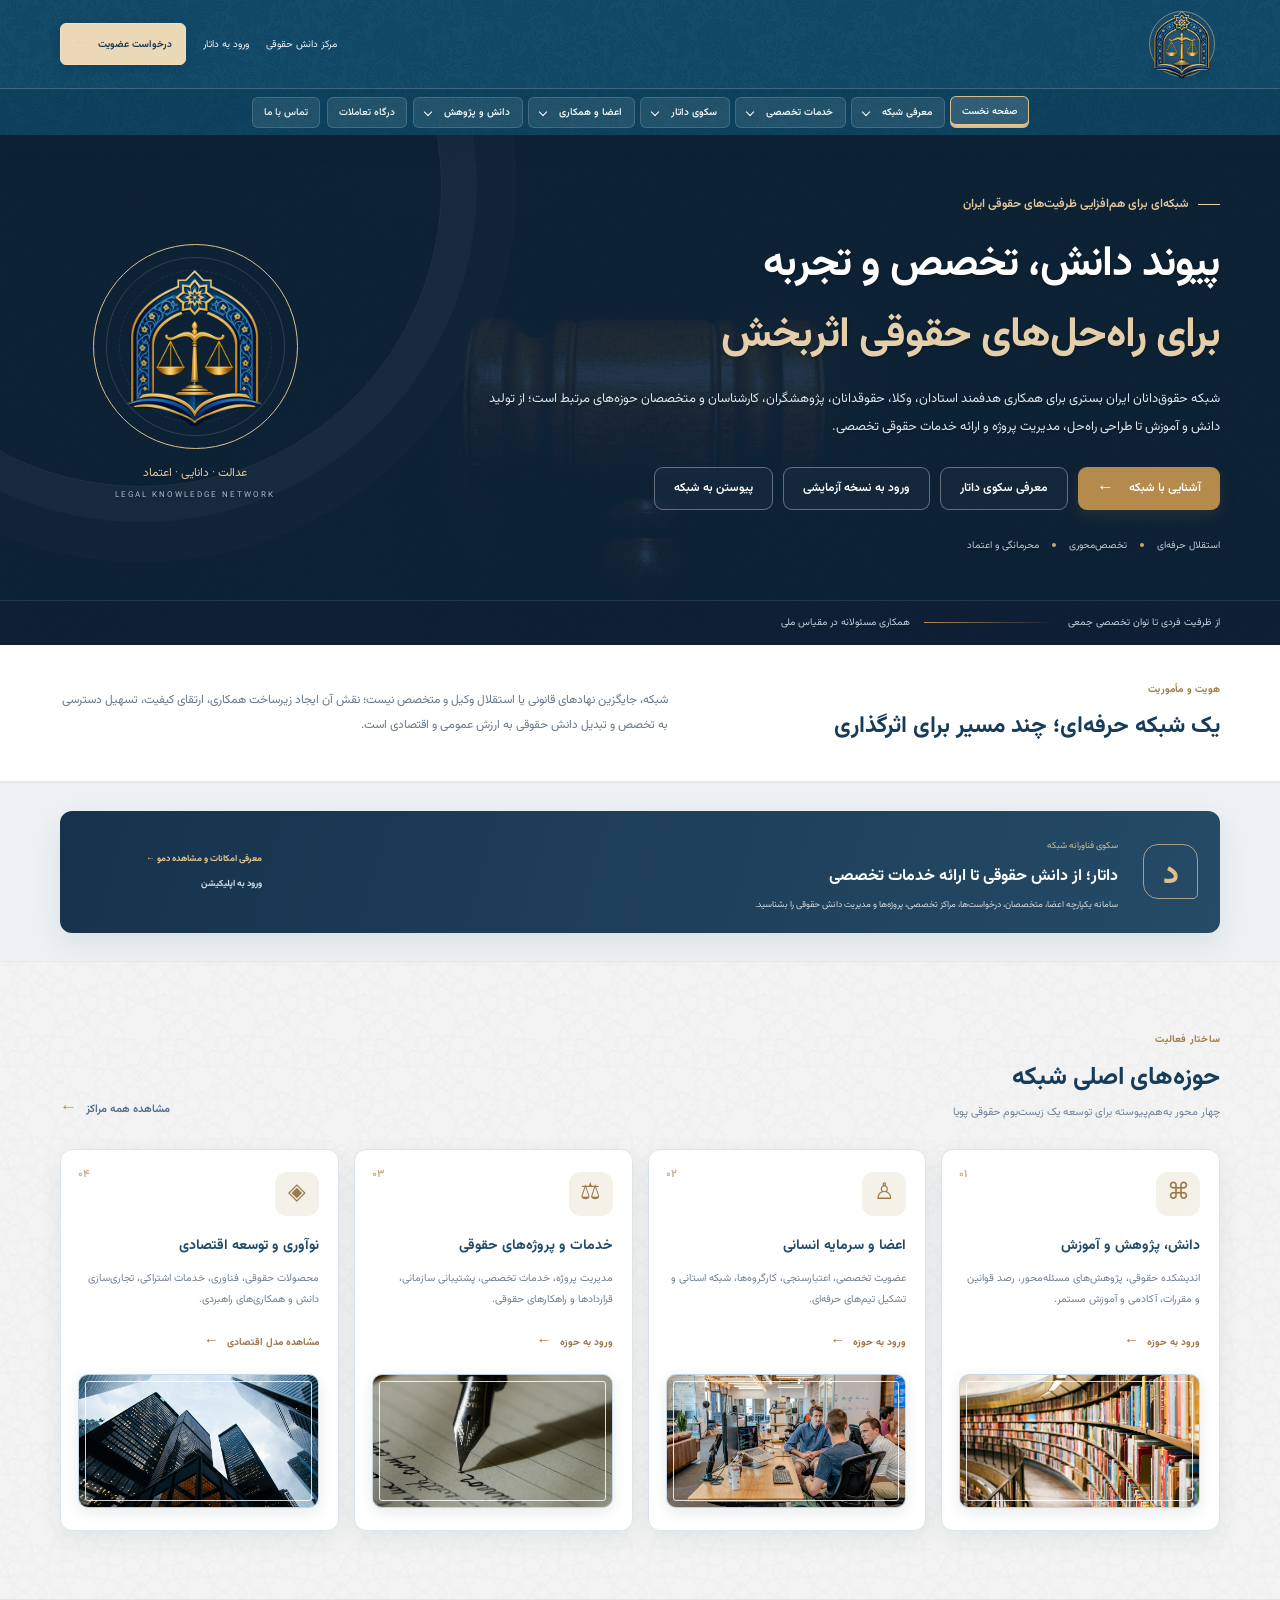
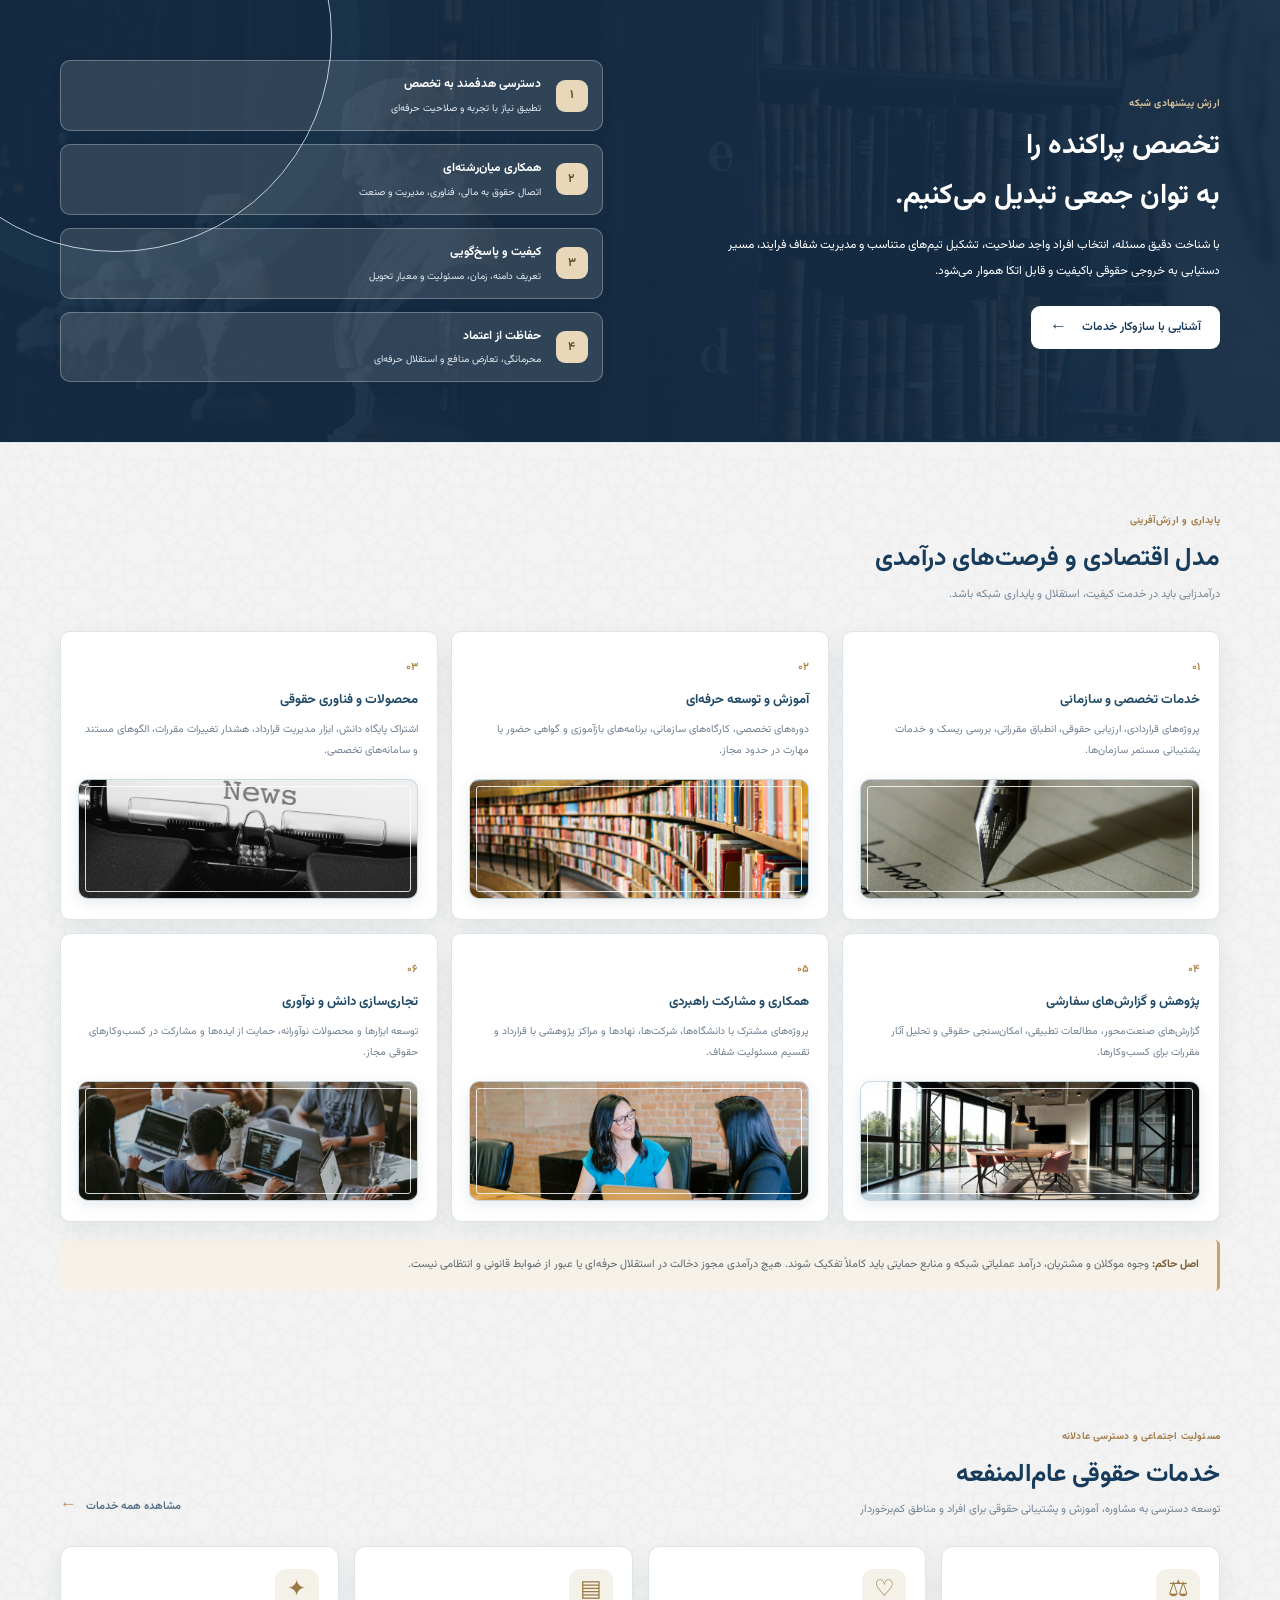
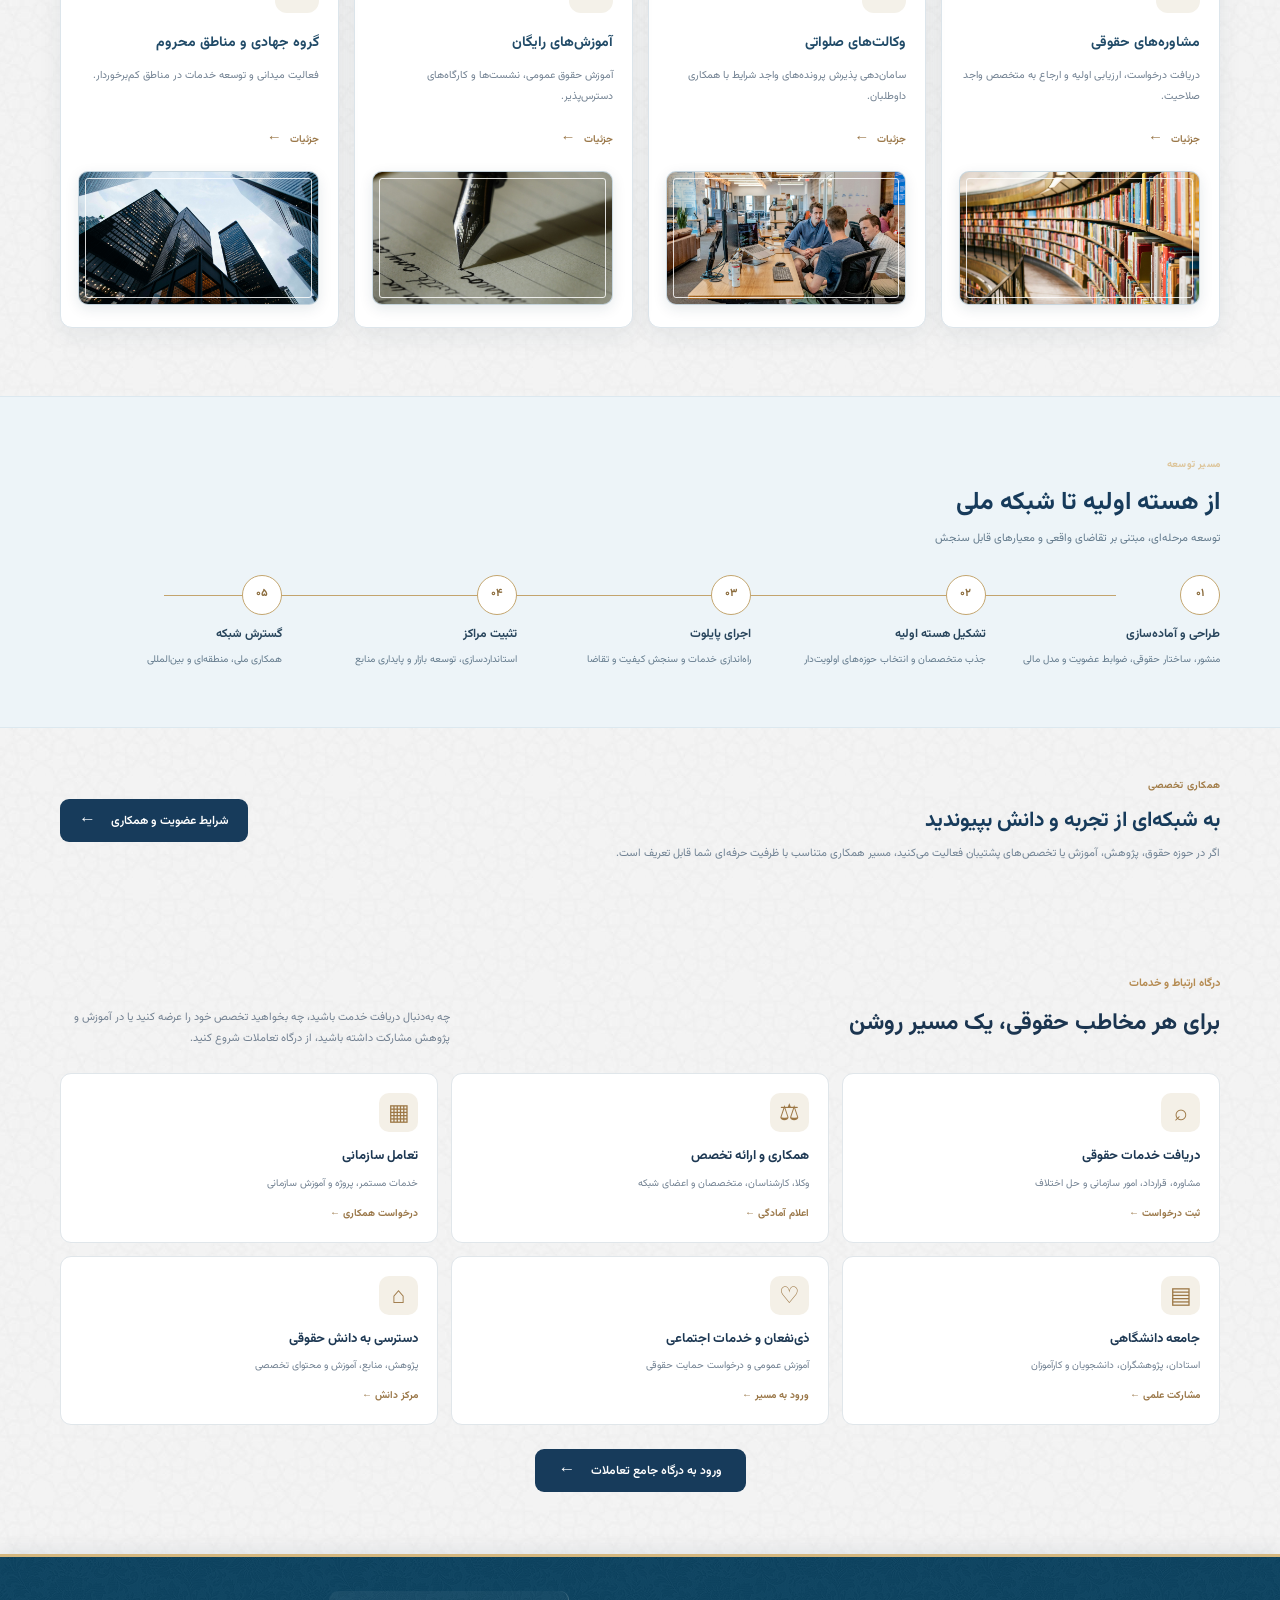
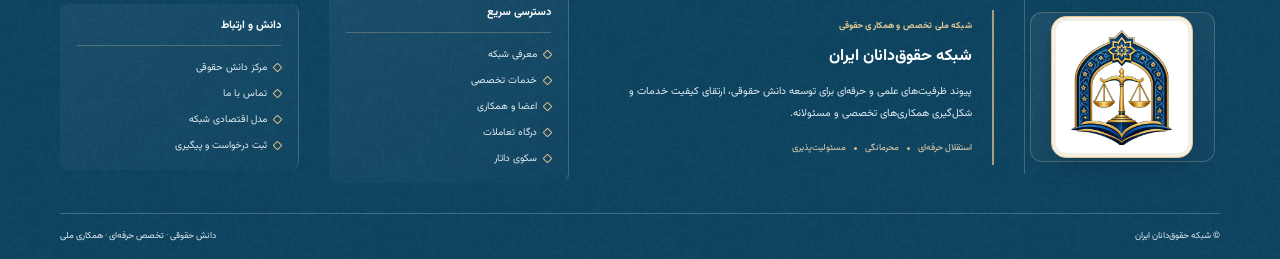
==== commit bde874e1: "بهینه‌سازی منوی اصلی و دسترسی به داتار" ====
--- a/index.html
+++ b/index.html
@@ -10,11 +10,12 @@
 <body>
 <header class="site-header"><div class="container header-main"><a class="brand" href="index.html" aria-label="صفحه نخست شبکه حقوق‌دانان ایران"><span class="brand-mark"><img src="assets/images/logo.png" alt="لوگوی شبکه حقوق‌دانان ایران" width="68" height="68"></span></a><div class="header-actions"><a class="header-quiet-link" href="pages/knowledge.html">مرکز دانش حقوقی</a><a class="header-quiet-link" href="app/index.html">ورود به داتار</a><a class="header-join" href="pages/members.html">درخواست عضویت <span>←</span></a></div></div><nav class="main-nav" aria-label="منوی اصلی"><div class="container nav-inner">
 <a class="nav-home active" href="index.html">صفحه نخست</a>
-<div class="nav-dropdown"><a class="nav-parent" href="pages/about.html">معرفی شبکه</a><button class="nav-toggle" type="button" aria-label="باز کردن زیرمنوی معرفی شبکه" aria-expanded="false"><span class="nav-caret" aria-hidden="true"></span></button><div class="dropdown-menu"><a href="pages/about.html#mission">مأموریت و چشم‌انداز</a><a href="pages/about.html#position">جایگاه و مسئولیت‌ها</a><a href="pages/about.html#governance">ساختار و حکمرانی</a><a href="pages/about.html#principles">اصول بنیادین</a></div></div>
-<div class="nav-dropdown"><a class="nav-parent" href="pages/services.html">خدمات تخصصی</a><button class="nav-toggle" type="button" aria-label="باز کردن زیرمنوی خدمات تخصصی" aria-expanded="false"><span class="nav-caret" aria-hidden="true"></span></button><div class="dropdown-menu"><a href="pages/services.html#project">مدیریت پروژه‌های حقوقی</a><a href="pages/services.html#legal">خدمات حقوقی سازمانی</a><a href="pages/services.html#compliance">انطباق و مدیریت ریسک</a><a href="pages/services.html#digital">فناوری و محصولات حقوقی</a><a href="pages/services.html#social">خدمات اجتماعی و عام‌المنفعه</a><a href="pages/services.html#consult">مشاوره‌های حقوقی</a><a href="pages/services.html#probono">وکالت‌های صلواتی</a><a href="pages/services.html#free-training">آموزش‌های رایگان</a><a href="pages/services.html#jahaadi">گروه جهادی و مناطق محروم</a><a href="pages/services.html#support">حمایت مالی</a></div></div>
+<div class="nav-dropdown"><a class="nav-parent" href="pages/about.html">معرفی شبکه</a><button class="nav-toggle" type="button" aria-label="باز کردن زیرمنوی معرفی شبکه" aria-expanded="false"><span class="nav-caret" aria-hidden="true"></span></button><div class="dropdown-menu"><a href="pages/about.html#mission">مأموریت و چشم‌انداز</a><a href="pages/about.html#governance">ساختار و حکمرانی</a><a href="pages/about.html#principles">اصول بنیادین</a></div></div>
+<div class="nav-dropdown"><a class="nav-parent" href="pages/services.html">خدمات تخصصی</a><button class="nav-toggle" type="button" aria-label="باز کردن زیرمنوی خدمات تخصصی" aria-expanded="false"><span class="nav-caret" aria-hidden="true"></span></button><div class="dropdown-menu"><a href="pages/services.html#project">مدیریت پروژه‌های حقوقی</a><a href="pages/services.html#legal">خدمات حقوقی سازمانی</a><a href="pages/services.html#compliance">انطباق و مدیریت ریسک</a><a href="pages/services.html#digital">فناوری و محصولات حقوقی</a><a href="index.html#economic">مدل اقتصادی</a></div></div>
+<div class="nav-dropdown nav-datar"><a class="nav-parent" href="pages/datar.html">سکوی داتار</a><button class="nav-toggle" type="button" aria-label="باز کردن زیرمنوی داتار" aria-expanded="false"><span class="nav-caret" aria-hidden="true"></span></button><div class="dropdown-menu"><a href="pages/datar.html">معرفی و امکانات داتار</a><a href="pages/datar.html#live-demo">پیش‌نمایش تعاملی</a><a href="app/index.html">ورود به اپلیکیشن</a></div></div>
 <div class="nav-dropdown"><a class="nav-parent" href="pages/members.html">اعضا و همکاری</a><button class="nav-toggle" type="button" aria-label="باز کردن زیرمنوی اعضا و همکاری" aria-expanded="false"><span class="nav-caret" aria-hidden="true"></span></button><div class="dropdown-menu"><a href="pages/members.html#groups">گروه‌های عضویت</a><a href="pages/members.html#verification">اعتبارسنجی اعضا</a><a href="pages/members.html#workgroups">کارگروه‌های تخصصی</a><a href="pages/members.html#path">مسیر عضویت</a></div></div>
-<div class="nav-dropdown"><a class="nav-parent" href="pages/knowledge.html">دانش و پژوهش</a><button class="nav-toggle" type="button" aria-label="باز کردن زیرمنوی دانش و پژوهش" aria-expanded="false"><span class="nav-caret" aria-hidden="true"></span></button><div class="dropdown-menu"><a href="pages/knowledge.html#thinktank">اندیشکده حقوقی</a><a href="pages/knowledge.html#monitor">رصد قوانین و مقررات</a><a href="pages/knowledge.html#academy">آکادمی و آموزش</a><a href="pages/knowledge.html#library">بانک دانش و انتشارات</a><a href="pages/knowledge.html#innovation">نوآوری و آینده‌پژوهی</a></div></div>
-<a class="nav-simple" href="pages/datar.html">سکوی داتار</a><a class="nav-simple" href="index.html#economic">مدل اقتصادی</a><a class="nav-simple" href="pages/portal.html">درگاه تعاملات</a><a class="nav-simple" href="pages/contact.html">تماس با ما</a>
+<div class="nav-dropdown"><a class="nav-parent" href="pages/knowledge.html">دانش و پژوهش</a><button class="nav-toggle" type="button" aria-label="باز کردن زیرمنوی دانش و پژوهش" aria-expanded="false"><span class="nav-caret" aria-hidden="true"></span></button><div class="dropdown-menu"><a href="pages/knowledge.html#thinktank">اندیشکده حقوقی</a><a href="pages/knowledge.html#monitor">رصد قوانین و مقررات</a><a href="pages/knowledge.html#academy">آکادمی و آموزش</a><a href="pages/knowledge.html#library">بانک دانش و انتشارات</a></div></div>
+<a class="nav-simple" href="pages/portal.html">درگاه تعاملات</a><a class="nav-simple" href="pages/contact.html">تماس با ما</a>
 </div></nav></header>
 <main>
 <section class="hero">
--- a/assets/css/datar.css
+++ b/assets/css/datar.css
@@ -124,3 +124,16 @@
 .datar-hero-foot .container{font-size:8px;gap:9px}
 }
 @media(max-width:390px){.datar-audience-grid{grid-template-columns:1fr}.datar-hero-actions .datar-btn{width:100%}}
+
+
+/* معرفی کوتاه داتار در صفحه نخست */
+.datar-home-promo{padding:28px 0;background:#edf1f3;border-top:1px solid #e3e9ec;border-bottom:1px solid #e3e9ec}
+.datar-home-promo-inner{display:grid;grid-template-columns:62px 1fr auto;align-items:center;gap:18px;padding:19px 22px;background:linear-gradient(105deg,#17324d,#254b66);border-radius:12px;box-shadow:0 10px 28px rgba(23,50,77,.09)}
+.datar-home-promo-mark{width:55px;height:55px;display:grid;place-items:center;border:1px solid rgba(226,197,148,.7);border-radius:15px 15px 5px 15px;color:#e1c18b;font-size:32px;font-weight:700}
+.datar-home-promo-copy>span{font-size:9px;color:#d9bd8d}
+.datar-home-promo-copy h2{font-size:16px;color:#fff;margin:2px 0 3px}
+.datar-home-promo-copy p{font-size:9px;color:#d0dbe2;margin:0;line-height:2}
+.datar-home-promo-actions{display:flex;flex-direction:column;gap:8px;min-width:180px}
+.datar-home-promo-actions a{font-size:9px;font-weight:700;text-decoration:none;color:#e5c994}
+.datar-home-promo-actions a+ a{color:#d5e0e7}
+@media(max-width:680px){.datar-home-promo-inner{grid-template-columns:48px 1fr;padding:15px;gap:12px}.datar-home-promo-mark{width:45px;height:45px;font-size:26px}.datar-home-promo-copy h2{font-size:13px}.datar-home-promo-actions{grid-column:1/-1;flex-direction:row;flex-wrap:wrap;gap:15px;padding-right:59px}}
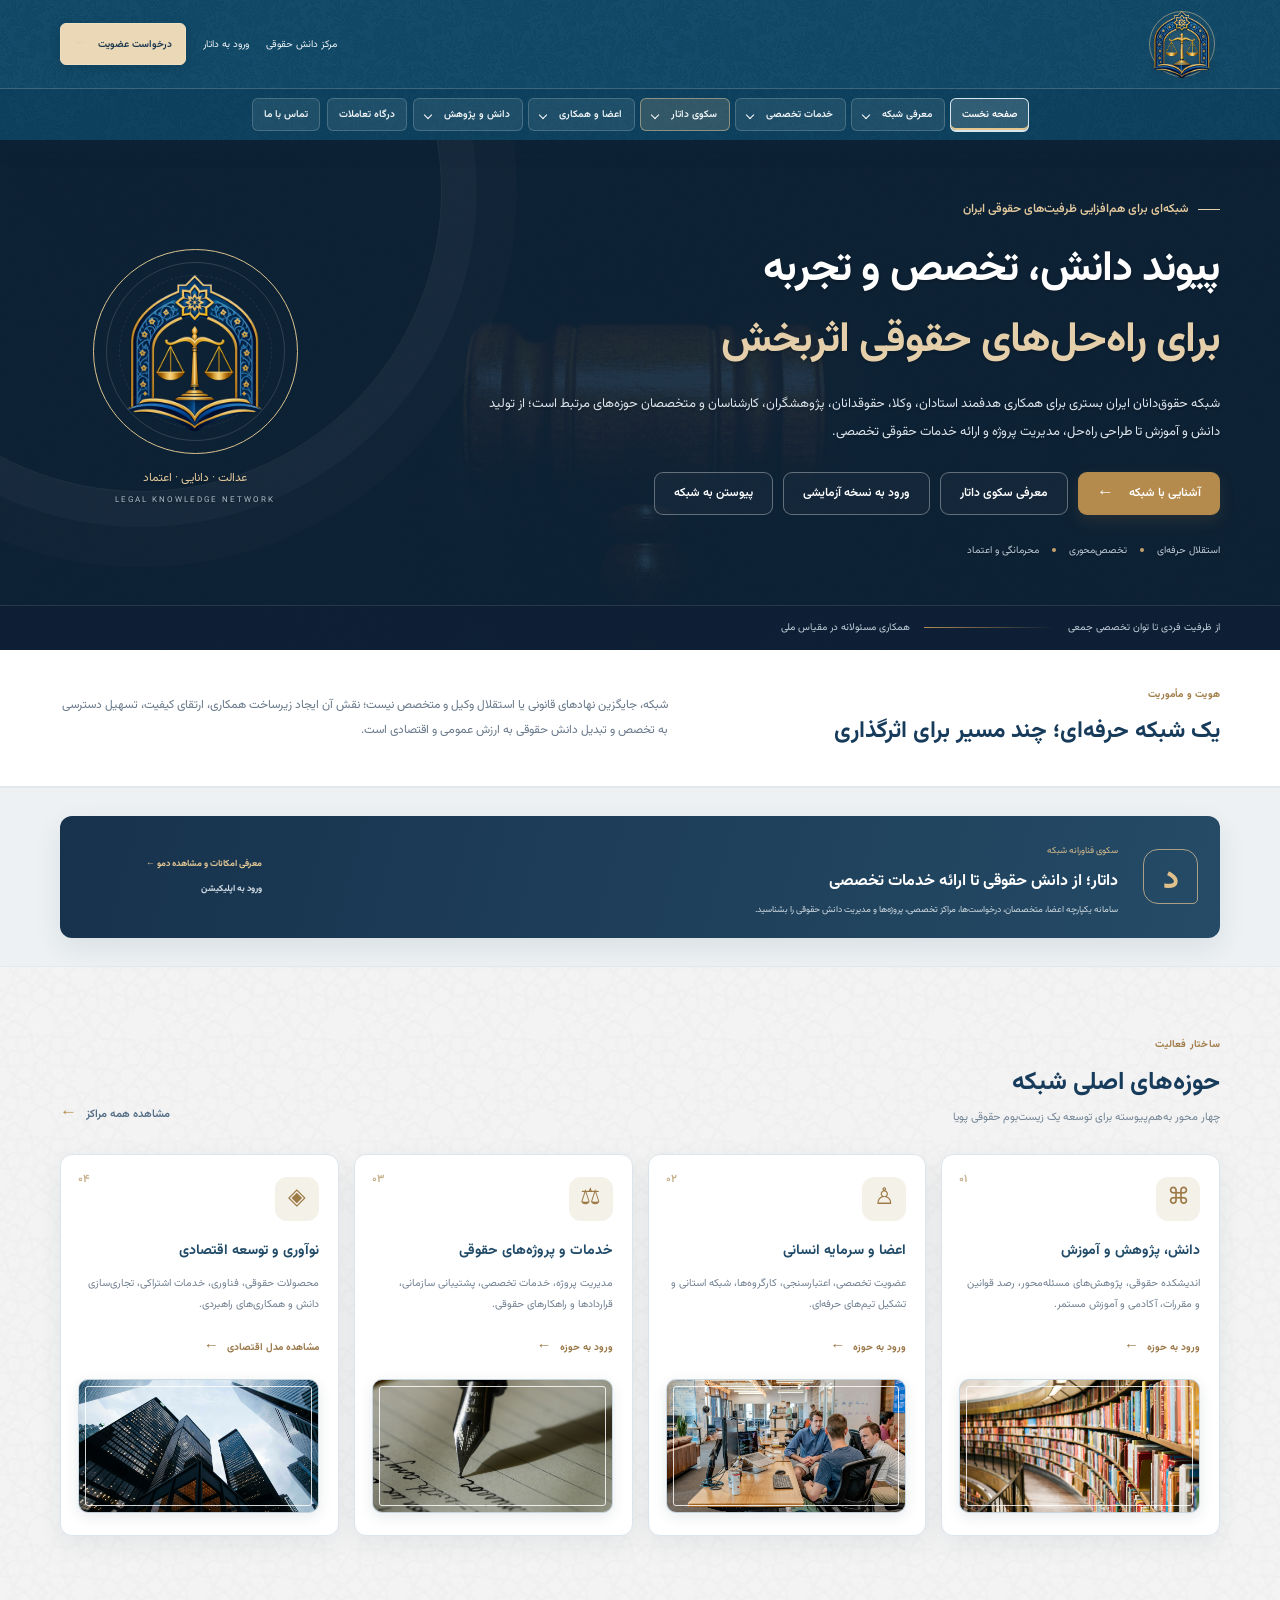
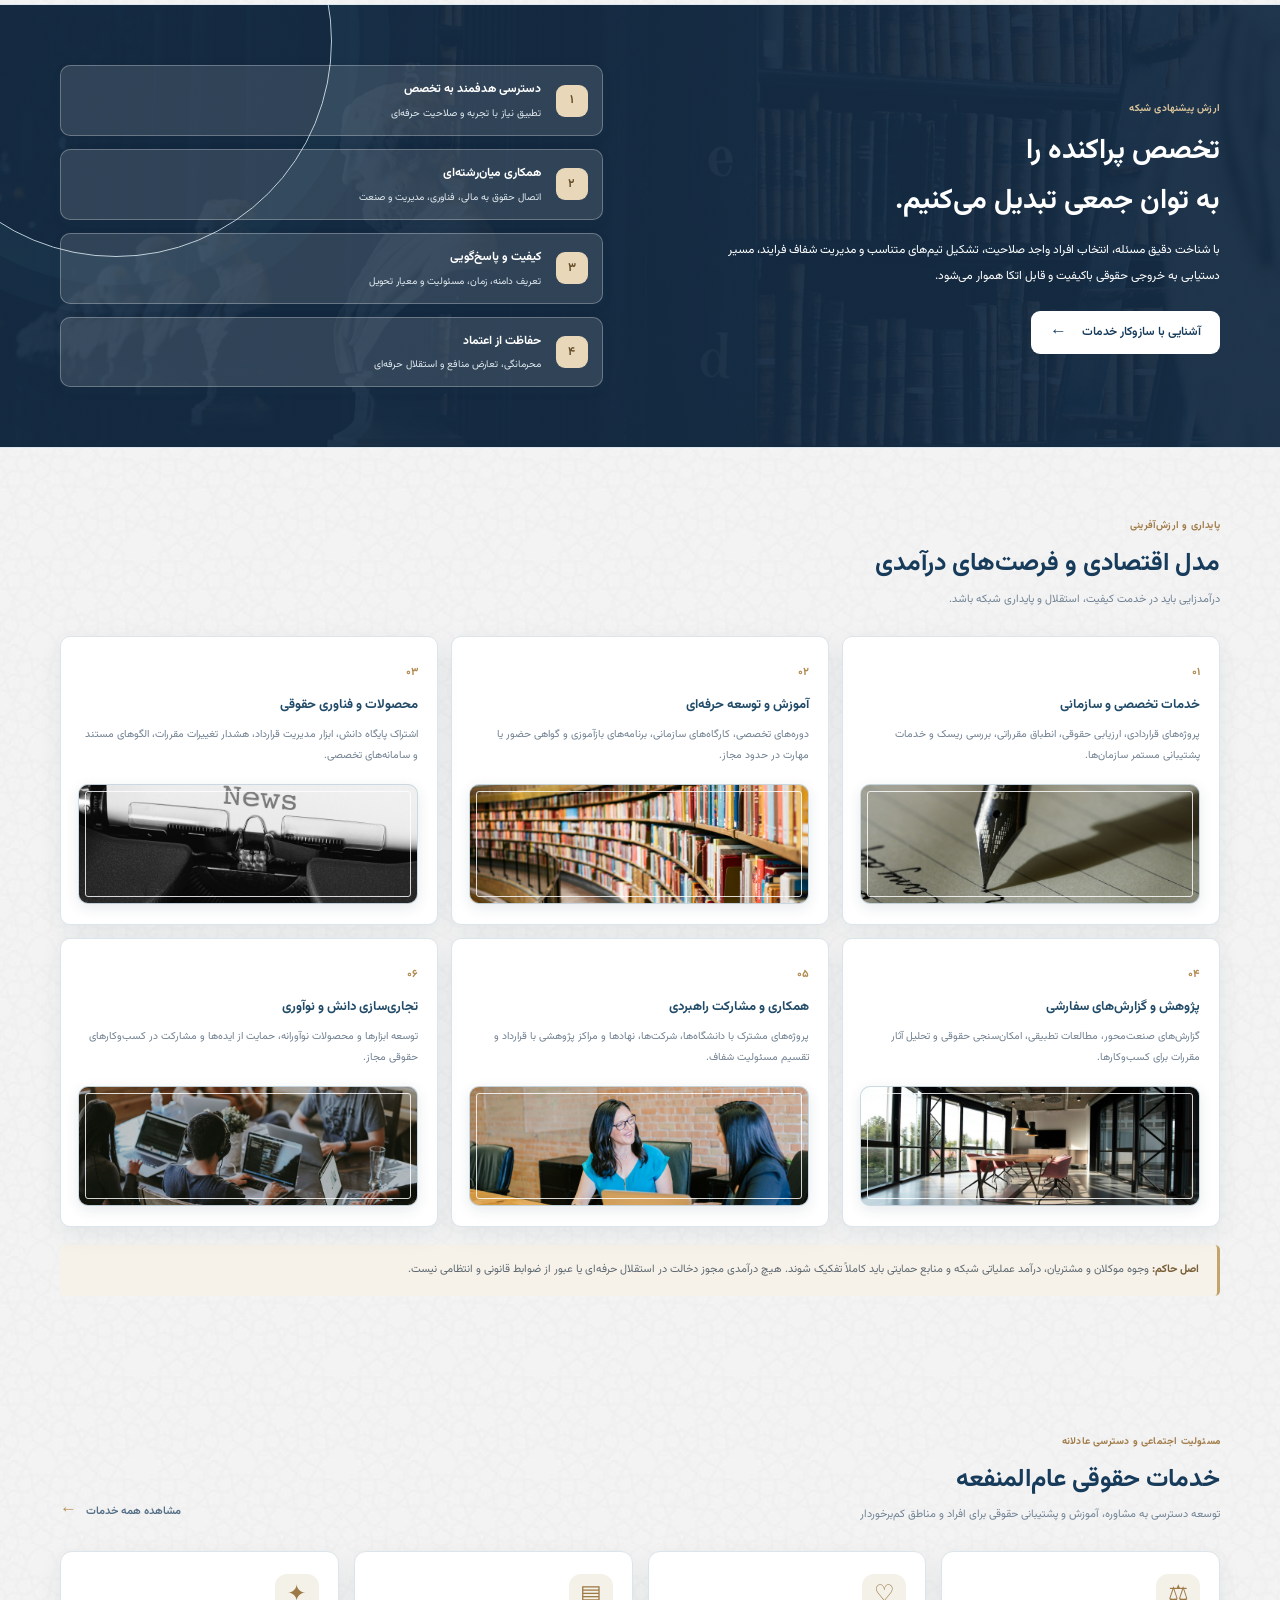
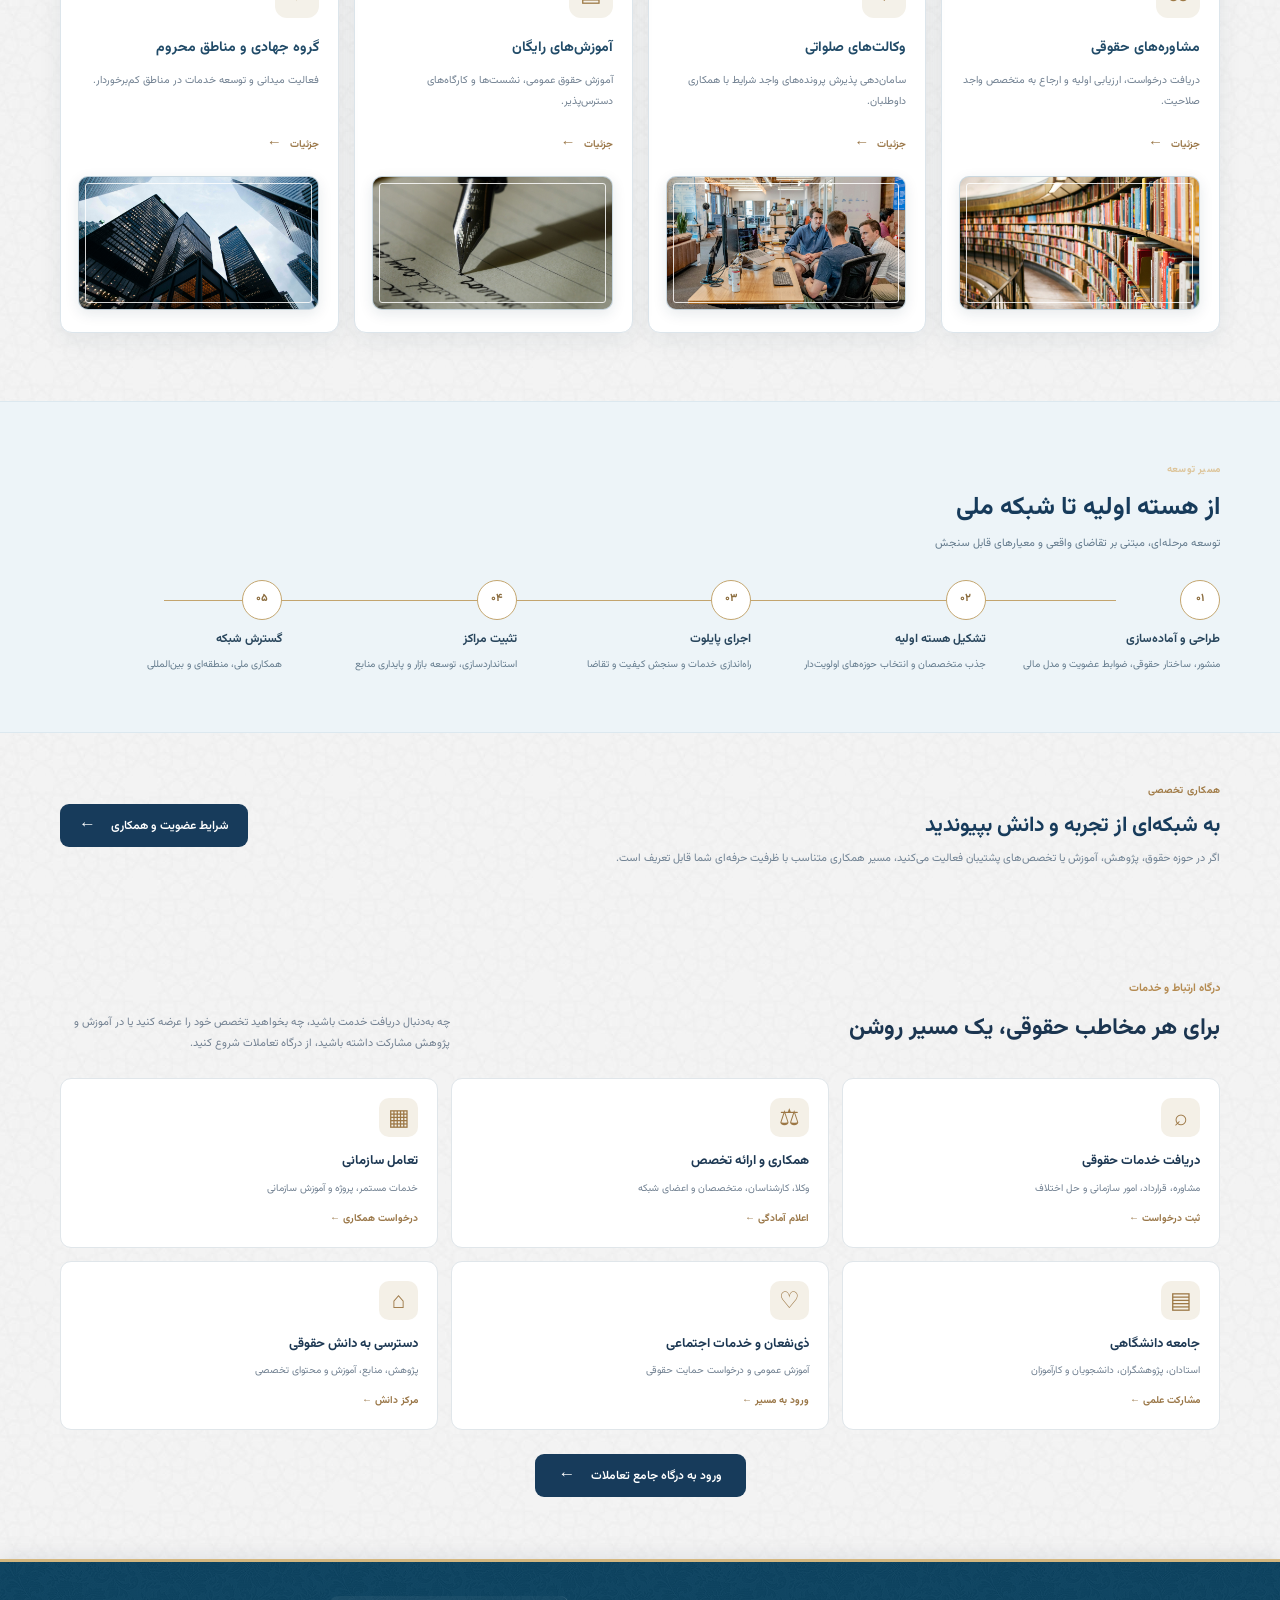
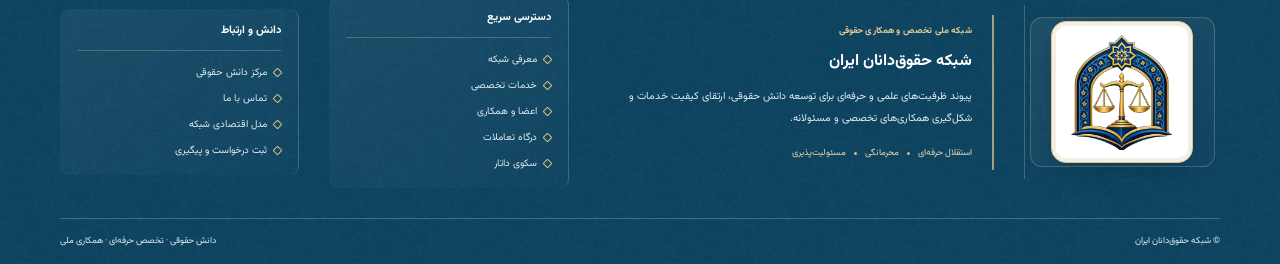
==== commit 499f62b9: "تکمیل منوی موبایل و برجسته‌سازی داتار" ====
--- a/index.html
+++ b/index.html
@@ -64,7 +64,7 @@
 </div></section><section class="roadmap-section" id="roadmap"><div class="container"><div class="section-heading"><div><span class="section-kicker light">مسیر توسعه</span><h2>از هسته اولیه تا شبکه ملی</h2><p>توسعه مرحله‌ای، مبتنی بر تقاضای واقعی و معیارهای قابل سنجش</p></div></div><div class="roadmap"><div><b>۰۱</b><strong>طراحی و آماده‌سازی</strong><small>منشور، ساختار حقوقی، ضوابط عضویت و مدل مالی</small></div><div><b>۰۲</b><strong>تشکیل هسته اولیه</strong><small>جذب متخصصان و انتخاب حوزه‌های اولویت‌دار</small></div><div><b>۰۳</b><strong>اجرای پایلوت</strong><small>راه‌اندازی خدمات و سنجش کیفیت و تقاضا</small></div><div><b>۰۴</b><strong>تثبیت مراکز</strong><small>استانداردسازی، توسعه بازار و پایداری منابع</small></div><div><b>۰۵</b><strong>گسترش شبکه</strong><small>همکاری ملی، منطقه‌ای و بین‌المللی</small></div></div></div></section>
 <section class="cta-section container"><div><span class="section-kicker">همکاری تخصصی</span><h2>به شبکه‌ای از تجربه و دانش بپیوندید</h2><p>اگر در حوزه حقوق، پژوهش، آموزش یا تخصص‌های پشتیبان فعالیت می‌کنید، مسیر همکاری متناسب با ظرفیت حرفه‌ای شما قابل تعریف است.</p></div><a class="button button-primary" href="pages/members.html">شرایط عضویت و همکاری <span>←</span></a></section>
 <section class="container portal-audiences home-portal" id="audience-access"><div class="portal-section-head"><div><span>درگاه ارتباط و خدمات</span><h2>برای هر مخاطب حقوقی، یک مسیر روشن</h2></div><p>چه به‌دنبال دریافت خدمت باشید، چه بخواهید تخصص خود را عرضه کنید یا در آموزش و پژوهش مشارکت داشته باشید، از درگاه تعاملات شروع کنید.</p></div><div class="audience-grid"><a class="audience-card" href="pages/portal.html#request"><span class="audience-icon">⌕</span><b>دریافت خدمات حقوقی</b><small>مشاوره، قرارداد، امور سازمانی و حل اختلاف</small><i>ثبت درخواست ←</i></a><a class="audience-card" href="pages/portal.html#audiences"><span class="audience-icon">⚖</span><b>همکاری و ارائه تخصص</b><small>وکلا، کارشناسان، متخصصان و اعضای شبکه</small><i>اعلام آمادگی ←</i></a><a class="audience-card" href="pages/portal.html#audiences"><span class="audience-icon">▦</span><b>تعامل سازمانی</b><small>خدمات مستمر، پروژه و آموزش سازمانی</small><i>درخواست همکاری ←</i></a><a class="audience-card" href="pages/portal.html#audiences"><span class="audience-icon">▤</span><b>جامعه دانشگاهی</b><small>استادان، پژوهشگران، دانشجویان و کارآموزان</small><i>مشارکت علمی ←</i></a><a class="audience-card" href="pages/portal.html#audiences"><span class="audience-icon">♡</span><b>ذی‌نفعان و خدمات اجتماعی</b><small>آموزش عمومی و درخواست حمایت حقوقی</small><i>ورود به مسیر ←</i></a><a class="audience-card" href="pages/knowledge.html"><span class="audience-icon">⌂</span><b>دسترسی به دانش حقوقی</b><small>پژوهش، منابع، آموزش و محتوای تخصصی</small><i>مرکز دانش ←</i></a></div><div class="home-portal-action"><a class="button button-primary" href="pages/portal.html">ورود به درگاه جامع تعاملات <span>←</span></a></div></section></main>
-<nav class="mobile-bottom-nav" aria-label="منوی موبایل"><a href="index.html" class="active"><span>⌂</span><span>خانه</span></a><a href="pages/services.html"><span>⚖</span><span>خدمات</span></a><a href="pages/members.html"><span>♙</span><span>اعضا</span></a><a href="pages/knowledge.html"><span>▤</span><span>دانش</span></a><a href="pages/contact.html"><span>✉</span><span>تماس</span></a></nav><button id="back-to-top" type="button" aria-label="بازگشت به بالای صفحه" title="بازگشت به بالا">↑</button><footer class="site-footer">
+<nav class="mobile-bottom-nav" aria-label="منوی موبایل"><a href="index.html"><span>⌂</span><span>خانه</span></a><a href="pages/services.html"><span>⚖</span><span>خدمات</span></a><a href="pages/members.html"><span>♙</span><span>اعضا</span></a><a href="pages/datar.html"><span>◈</span><span>داتار</span></a><a href="pages/contact.html"><span>✉</span><span>تماس</span></a></nav><button id="back-to-top" type="button" aria-label="بازگشت به بالای صفحه" title="بازگشت به بالا">↑</button><footer class="site-footer">
 <div class="container footer-main footer-grid-refined">
  <div class="footer-emblem"><a class="footer-logo-link" href="index.html" aria-label="بازگشت به صفحه نخست"><img src="assets/images/logo.png" alt="نشان شبکه حقوق‌دانان ایران" width="150" height="150"></a></div>
  <div class="footer-intro"><span class="footer-kicker">شبکه ملی تخصص و همکاری حقوقی</span><strong>شبکه حقوق‌دانان ایران</strong><p>پیوند ظرفیت‌های علمی و حرفه‌ای برای توسعه دانش حقوقی، ارتقای کیفیت خدمات و شکل‌گیری همکاری‌های تخصصی و مسئولانه.</p><span class="footer-principles">استقلال حرفه‌ای <i></i> محرمانگی <i></i> مسئولیت‌پذیری</span></div>
--- a/assets/css/site.css
+++ b/assets/css/site.css
@@ -1375,3 +1375,21 @@
   padding:0;
  }
 }
+
+/* منوی یکپارچه و واکنش‌گرای شبکه حقوق‌دانان */
+.main-nav{background:rgba(0,65,99,.97)!important;border-top:1px solid rgba(255,255,255,.2)!important}
+.nav-inner{width:min(1240px,calc(100% - 28px));min-height:51px;display:flex;align-items:center;justify-content:center;gap:5px;flex-wrap:wrap;padding-block:5px}
+.nav-inner>a,.nav-parent{display:flex;align-items:center;justify-content:center;gap:6px;min-height:34px;padding:6px 11px!important;border:1px solid rgba(255,255,255,.18)!important;border-radius:6px!important;background:rgba(255,255,255,.075)!important;color:#f3f7fa!important;font-size:10px!important;font-weight:600;white-space:nowrap;transition:background .18s ease,border-color .18s ease}
+.nav-inner>a:hover,.nav-parent:hover,.nav-dropdown:focus-within>.nav-parent,.nav-dropdown.is-open>.nav-parent,.nav-inner>a.active,.nav-parent.active{background:#edf3f6!important;color:#124d6b!important;border-color:#d7e5ec!important}
+.nav-dropdown{position:relative;display:flex;align-items:center;gap:0}
+.nav-toggle{display:grid;place-items:center;width:20px;height:30px;margin-inline-start:-5px;padding:0;border:0!important;border-radius:4px;background:transparent!important;color:#e4c997;cursor:pointer}
+.nav-caret{width:6px;height:6px;border-right:1.5px solid currentColor;border-bottom:1.5px solid currentColor;transform:rotate(45deg) translateY(-2px);transition:transform .18s}
+.nav-dropdown.is-open>.nav-toggle .nav-caret{transform:rotate(225deg) translate(-1px,-1px)}
+.dropdown-menu{display:none;position:absolute;top:calc(100% + 5px);right:0;min-width:210px;max-height:min(70vh,480px);overflow:auto;padding:7px;background:#fff;border:1px solid #dce5eb;border-radius:8px;box-shadow:0 14px 32px rgba(8,39,62,.2);z-index:100}
+.nav-dropdown:hover>.dropdown-menu,.nav-dropdown:focus-within>.dropdown-menu,.nav-dropdown.is-open>.dropdown-menu{display:block}
+.dropdown-menu a{display:block;padding:8px 10px;margin:1px 0;border-radius:5px;color:#40586c;font-size:10px;line-height:1.8;white-space:nowrap}
+.dropdown-menu a:hover,.dropdown-menu a:focus{background:#edf4f8;color:#07527a;outline:none}
+.nav-datar>.nav-parent{background:rgba(222,195,151,.18)!important;border-color:rgba(230,203,161,.5)!important;color:#f5dfb9!important}
+.nav-datar>.nav-parent:hover,.nav-datar:focus-within>.nav-parent,.nav-datar.is-current>.nav-parent{background:#f1e5d0!important;color:#17435e!important}
+@media(max-width:760px){.header-main{min-height:66px}.main-nav{padding:4px 0}.nav-inner{justify-content:center;gap:3px;min-height:0;padding-block:2px}.nav-inner>a,.nav-parent{min-height:30px;padding:4px 8px!important;font-size:9px!important}.nav-toggle{width:16px;height:26px}.dropdown-menu{top:calc(100% + 3px);width:min(260px,calc(100vw - 28px));min-width:0;max-height:55vh}.dropdown-menu a{white-space:normal}}
+@media(max-width:430px){.nav-inner{justify-content:flex-start}.nav-inner>a,.nav-parent{font-size:8.5px!important;padding-inline:6px!important}}
--- a/assets/css/datar.css
+++ b/assets/css/datar.css
@@ -137,3 +137,38 @@
 .datar-home-promo-actions a{font-size:9px;font-weight:700;text-decoration:none;color:#e5c994}
 .datar-home-promo-actions a+ a{color:#d5e0e7}
 @media(max-width:680px){.datar-home-promo-inner{grid-template-columns:48px 1fr;padding:15px;gap:12px}.datar-home-promo-mark{width:45px;height:45px;font-size:26px}.datar-home-promo-copy h2{font-size:13px}.datar-home-promo-actions{grid-column:1/-1;flex-direction:row;flex-wrap:wrap;gap:15px;padding-right:59px}}
+
+/* منوی یکپارچه و مرتب شبکه */
+.main-nav{background:rgba(0,65,99,.97)!important;border-top:1px solid rgba(255,255,255,.2)!important}
+.nav-inner{width:min(1240px,calc(100% - 28px));min-height:51px;display:flex;align-items:center;justify-content:center;gap:5px;flex-wrap:wrap;padding-block:5px}
+.nav-inner>a,.nav-parent{display:flex;align-items:center;justify-content:center;gap:6px;min-height:34px;padding:6px 11px!important;border:1px solid rgba(255,255,255,.18)!important;border-radius:6px!important;background:rgba(255,255,255,.075)!important;color:#f3f7fa!important;font-size:10px!important;font-weight:600;white-space:nowrap;transition:background .18s ease,border-color .18s ease}
+.nav-inner>a:hover,.nav-parent:hover,.nav-dropdown:focus-within>.nav-parent,.nav-dropdown.is-open>.nav-parent,.nav-inner>a.active,.nav-parent.active{background:#edf3f6!important;color:#124d6b!important;border-color:#d7e5ec!important}
+.nav-dropdown{position:relative;display:flex;align-items:center;gap:0}
+.nav-toggle{display:grid;place-items:center;width:20px;height:30px;margin-inline-start:-5px;padding:0;border:0!important;border-radius:4px;background:transparent!important;color:#e4c997;cursor:pointer}
+.nav-caret{width:6px;height:6px;border-right:1.5px solid currentColor;border-bottom:1.5px solid currentColor;transform:rotate(45deg) translateY(-2px);transition:transform .18s}
+.nav-dropdown.is-open>.nav-toggle .nav-caret{transform:rotate(225deg) translate(-1px,-1px)}
+.dropdown-menu{display:none;position:absolute;top:calc(100% + 5px);right:0;min-width:210px;max-height:min(70vh,480px);overflow:auto;padding:7px;background:#fff;border:1px solid #dce5eb;border-radius:8px;box-shadow:0 14px 32px rgba(8,39,62,.2);z-index:100}
+.nav-dropdown:hover>.dropdown-menu,.nav-dropdown:focus-within>.dropdown-menu,.nav-dropdown.is-open>.dropdown-menu{display:block}
+.dropdown-menu a{display:block;padding:8px 10px;margin:1px 0;border-radius:5px;color:#40586c;font-size:10px;line-height:1.8;white-space:nowrap}
+.dropdown-menu a:hover,.dropdown-menu a:focus{background:#edf4f8;color:#07527a;outline:none}
+.nav-datar>.nav-parent{background:rgba(222,195,151,.18)!important;border-color:rgba(230,203,161,.5)!important;color:#f5dfb9!important}
+.nav-datar>.nav-parent:hover,.nav-datar:focus-within>.nav-parent,.nav-datar.is-current>.nav-parent{background:#f1e5d0!important;color:#17435e!important}
+@media(max-width:760px){
+ .header-main{min-height:66px}
+ .main-nav{padding:4px 0}
+ .nav-inner{justify-content:center;gap:3px;min-height:0;padding-block:2px}
+ .nav-inner>a,.nav-parent{min-height:30px;padding:4px 8px!important;font-size:9px!important}
+ .nav-toggle{width:16px;height:26px}
+ .dropdown-menu{top:calc(100% + 3px);width:min(260px,calc(100vw - 28px));min-width:0;max-height:55vh}
+ .dropdown-menu a{white-space:normal}
+}
+@media(max-width:430px){.nav-inner{justify-content:flex-start}.nav-inner>a,.nav-parent{font-size:8.5px!important;padding-inline:6px!important}}
+/* کنترل پیش‌نمایش دسکتاپ و موبایل داتار */
+.demo-frame-bar{flex-wrap:wrap}
+.demo-view-switch{display:flex;align-items:center;gap:4px;margin-inline:auto}
+.demo-view-switch button{border:1px solid #dce4e9;border-radius:5px;background:#fff;color:#627584;padding:5px 9px;font:600 8px Vazirmatn;cursor:pointer}
+.demo-view-switch button.is-active{background:#eaf1f5;border-color:#aebfca;color:#174b6b}
+.demo-viewport{min-height:760px;background-color:#e9eef1;background-image:linear-gradient(45deg,#dce4e9 25%,transparent 25%),linear-gradient(-45deg,#dce4e9 25%,transparent 25%),linear-gradient(45deg,transparent 75%,#dce4e9 75%),linear-gradient(-45deg,transparent 75%,#dce4e9 75%);background-size:18px 18px;background-position:0 0,0 9px,9px -9px,-9px 0;overflow:auto}
+.demo-viewport iframe{display:block;width:100%;height:760px;margin:0 auto;border:0;background:#f3f6f8;transition:width .2s ease,box-shadow .2s ease}
+.demo-frame-shell.is-mobile .demo-viewport iframe{width:min(390px,100%);height:780px;border-inline:1px solid #cfd9df;box-shadow:0 8px 30px rgba(19,46,65,.16)}
+@media(max-width:680px){.demo-frame-bar{height:auto;min-height:44px;padding:8px;gap:7px}.demo-frame-bar>span{flex:1}.demo-view-switch{order:3;width:100%;justify-content:center}.demo-viewport,.demo-viewport iframe{min-height:0;height:690px}.demo-frame-shell.is-mobile .demo-viewport iframe{height:760px}}
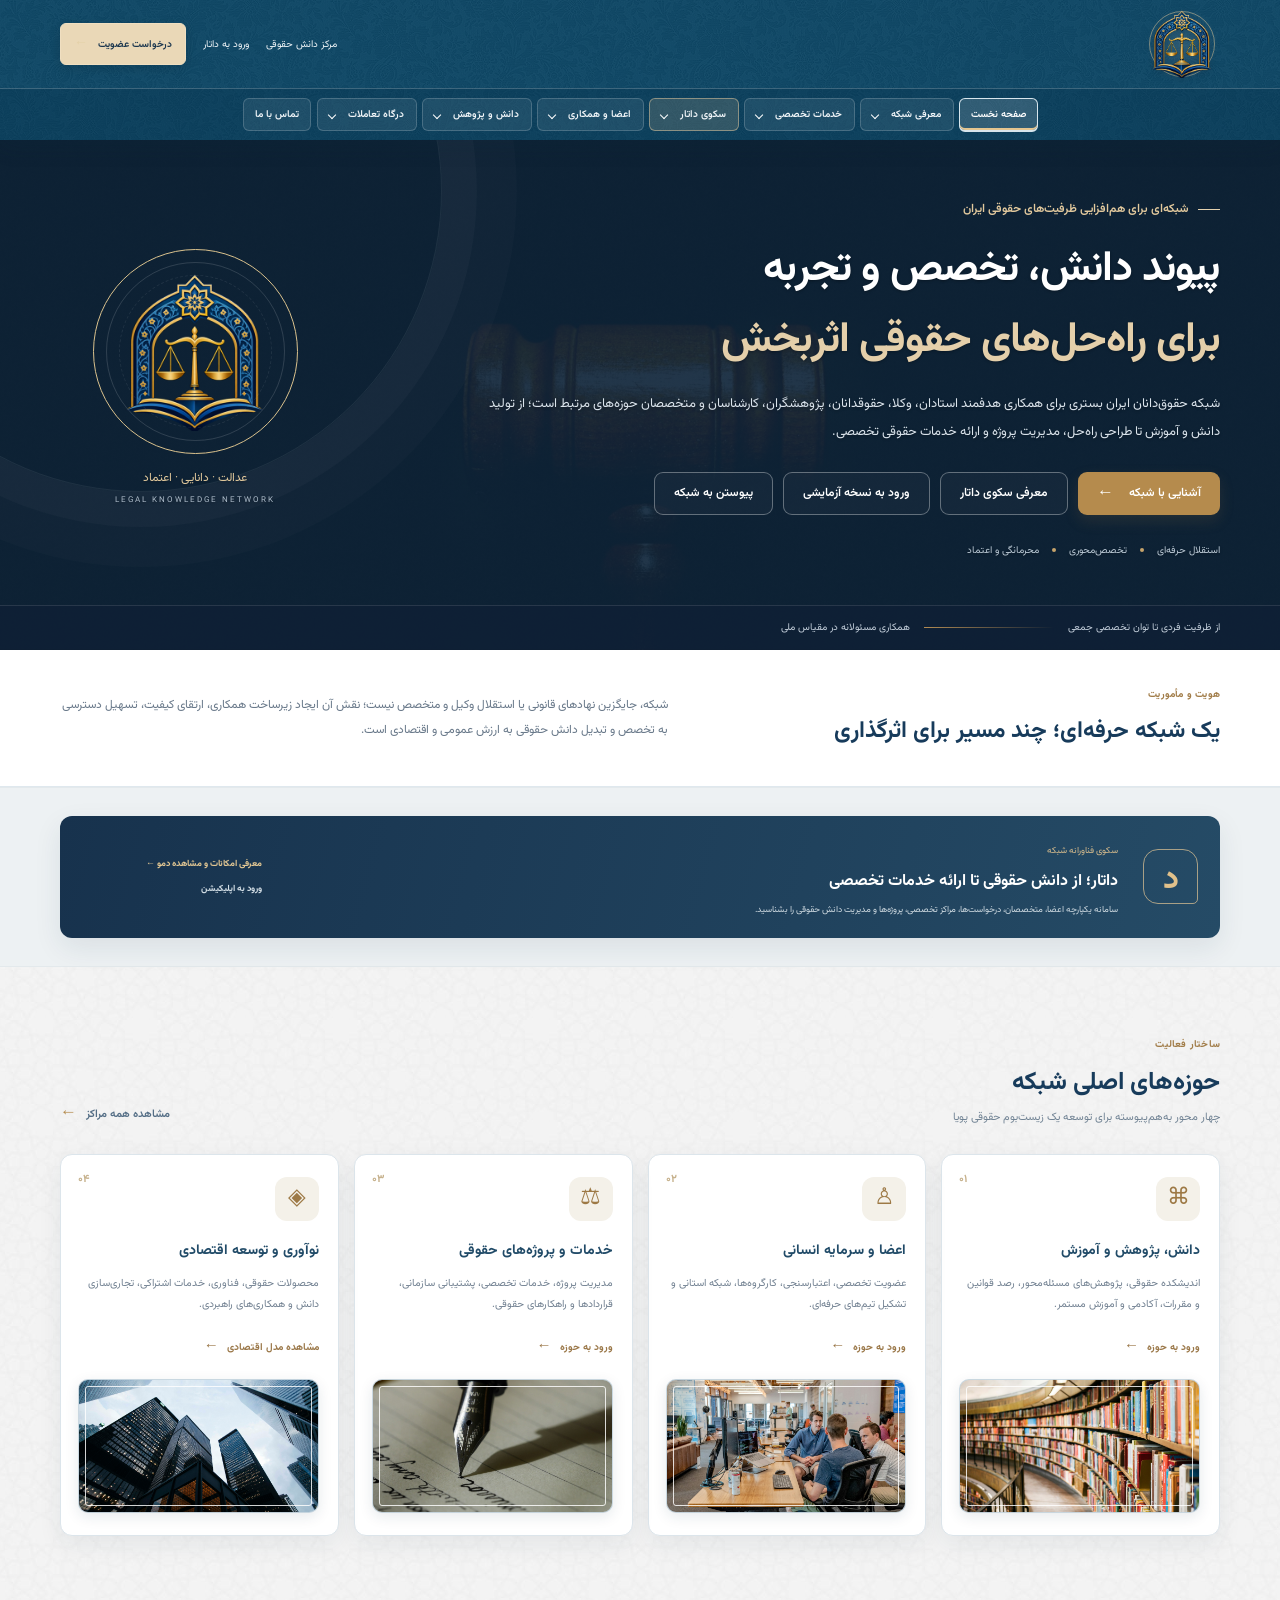
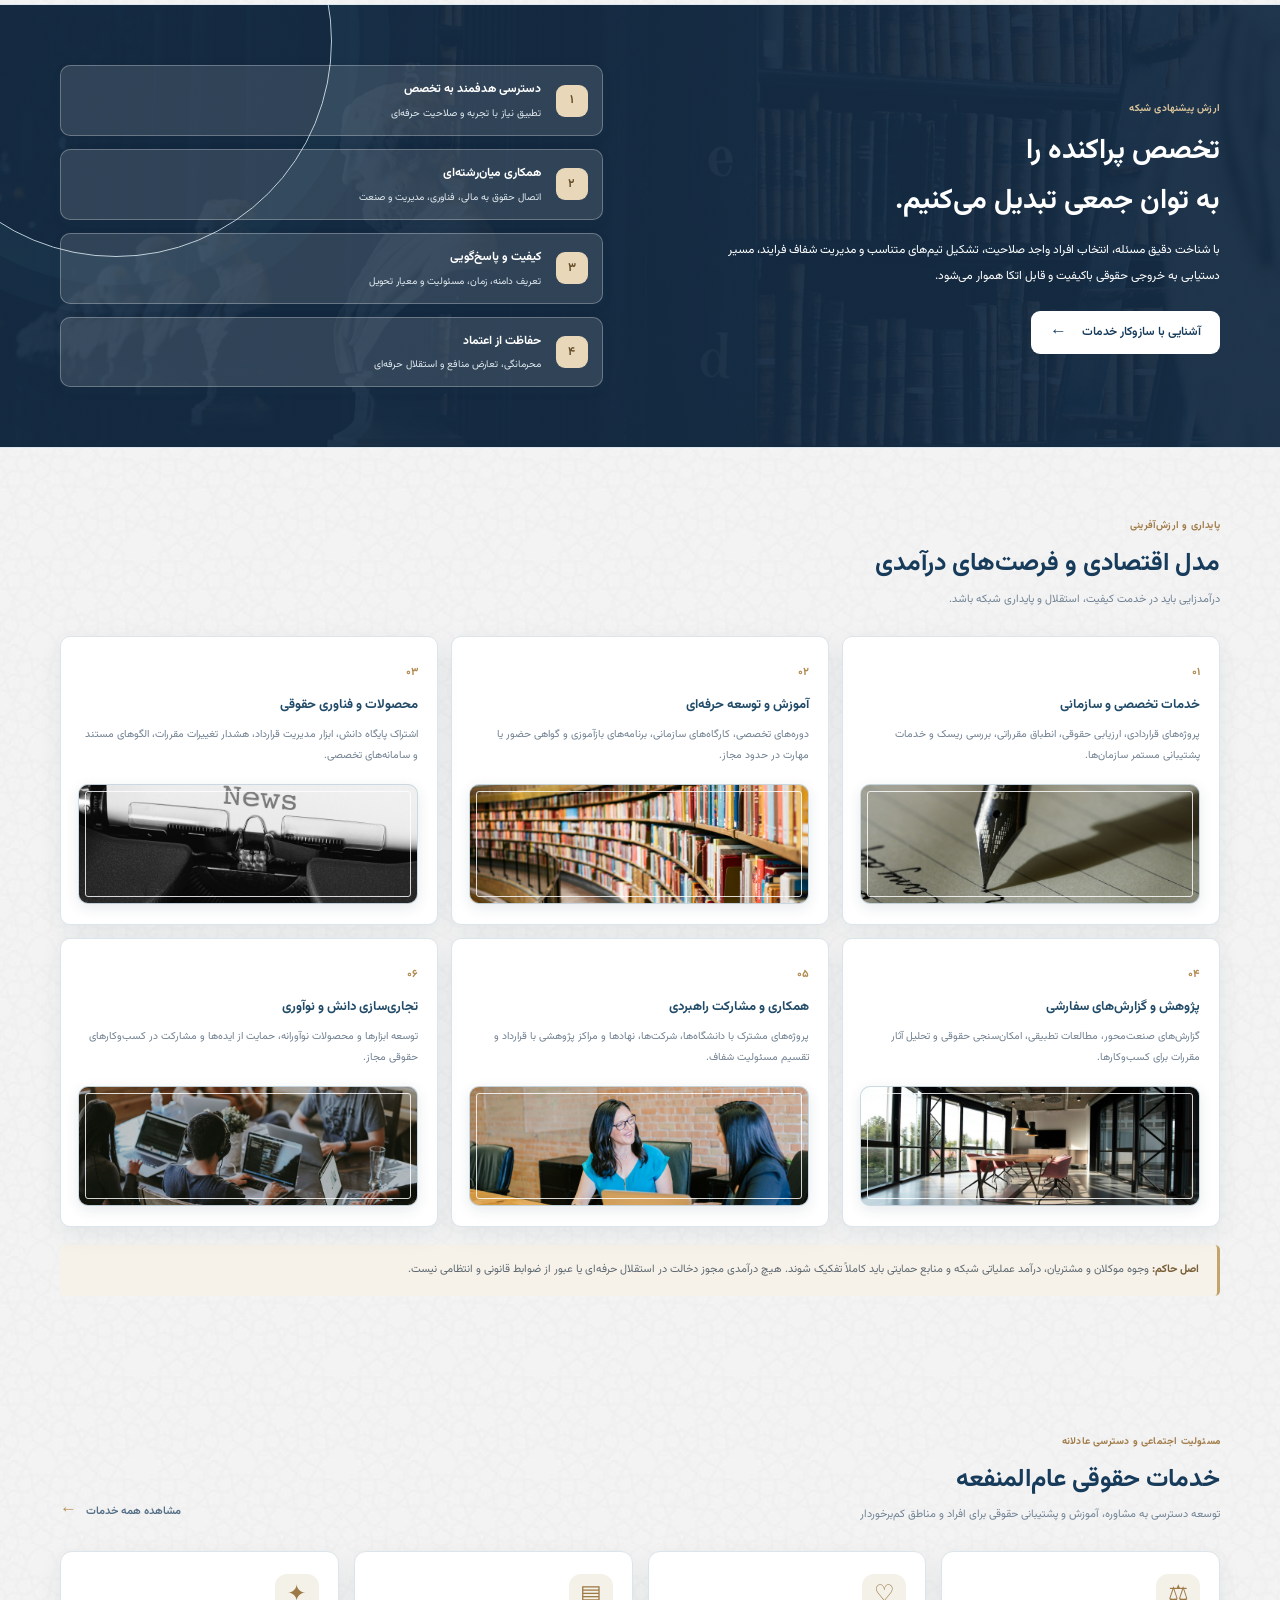
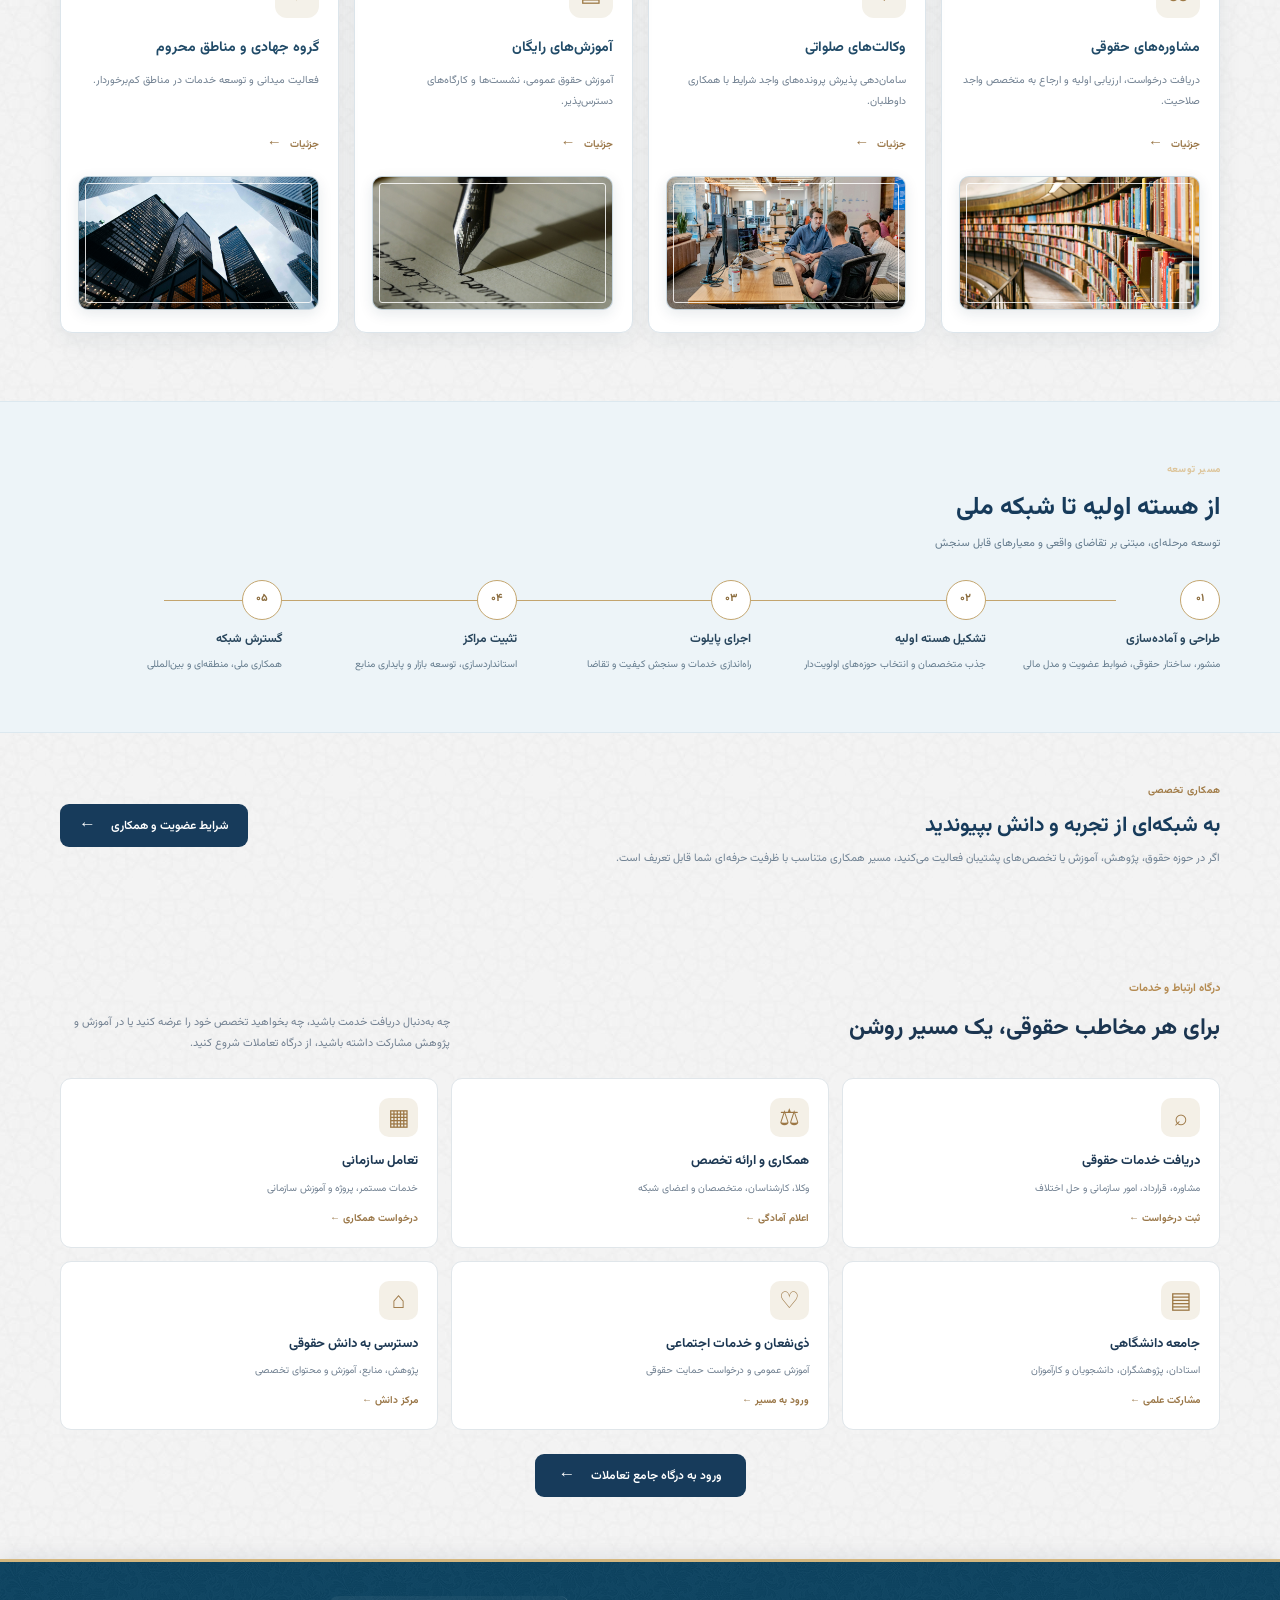
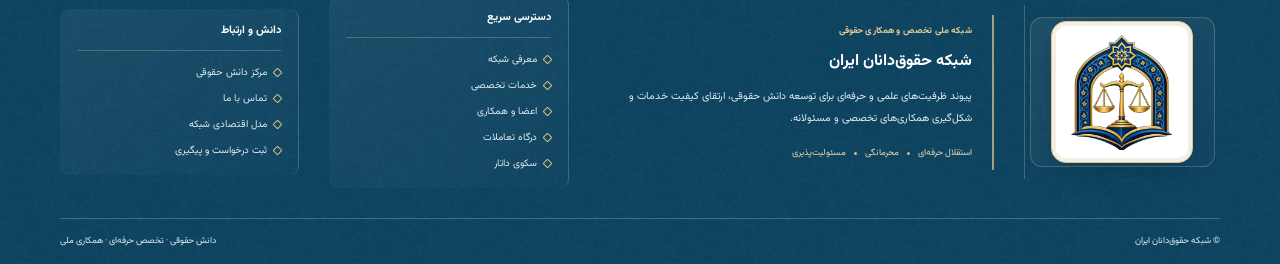
==== commit b6e1a1b6: "یکپارچه‌سازی نهایی منوهای دسکتاپ و موبایل" ====
--- a/index.html
+++ b/index.html
@@ -15,7 +15,8 @@
 <div class="nav-dropdown nav-datar"><a class="nav-parent" href="pages/datar.html">سکوی داتار</a><button class="nav-toggle" type="button" aria-label="باز کردن زیرمنوی داتار" aria-expanded="false"><span class="nav-caret" aria-hidden="true"></span></button><div class="dropdown-menu"><a href="pages/datar.html">معرفی و امکانات داتار</a><a href="pages/datar.html#live-demo">پیش‌نمایش تعاملی</a><a href="app/index.html">ورود به اپلیکیشن</a></div></div>
 <div class="nav-dropdown"><a class="nav-parent" href="pages/members.html">اعضا و همکاری</a><button class="nav-toggle" type="button" aria-label="باز کردن زیرمنوی اعضا و همکاری" aria-expanded="false"><span class="nav-caret" aria-hidden="true"></span></button><div class="dropdown-menu"><a href="pages/members.html#groups">گروه‌های عضویت</a><a href="pages/members.html#verification">اعتبارسنجی اعضا</a><a href="pages/members.html#workgroups">کارگروه‌های تخصصی</a><a href="pages/members.html#path">مسیر عضویت</a></div></div>
 <div class="nav-dropdown"><a class="nav-parent" href="pages/knowledge.html">دانش و پژوهش</a><button class="nav-toggle" type="button" aria-label="باز کردن زیرمنوی دانش و پژوهش" aria-expanded="false"><span class="nav-caret" aria-hidden="true"></span></button><div class="dropdown-menu"><a href="pages/knowledge.html#thinktank">اندیشکده حقوقی</a><a href="pages/knowledge.html#monitor">رصد قوانین و مقررات</a><a href="pages/knowledge.html#academy">آکادمی و آموزش</a><a href="pages/knowledge.html#library">بانک دانش و انتشارات</a></div></div>
-<a class="nav-simple" href="pages/portal.html">درگاه تعاملات</a><a class="nav-simple" href="pages/contact.html">تماس با ما</a>
+<div class="nav-dropdown"><a class="nav-parent" href="pages/portal.html">درگاه تعاملات</a><button class="nav-toggle" type="button" aria-label="باز کردن زیرمنوی درگاه تعاملات" aria-expanded="false"><span class="nav-caret" aria-hidden="true"></span></button><div class="dropdown-menu"><a href="pages/portal.html">ورود به درگاه تعاملات</a><a href="pages/portal-admin.html">پنل دبیرخانه</a></div></div>
+<a class="nav-simple" href="pages/contact.html">تماس با ما</a>
 </div></nav></header>
 <main>
 <section class="hero">
@@ -64,7 +65,7 @@
 </div></section><section class="roadmap-section" id="roadmap"><div class="container"><div class="section-heading"><div><span class="section-kicker light">مسیر توسعه</span><h2>از هسته اولیه تا شبکه ملی</h2><p>توسعه مرحله‌ای، مبتنی بر تقاضای واقعی و معیارهای قابل سنجش</p></div></div><div class="roadmap"><div><b>۰۱</b><strong>طراحی و آماده‌سازی</strong><small>منشور، ساختار حقوقی، ضوابط عضویت و مدل مالی</small></div><div><b>۰۲</b><strong>تشکیل هسته اولیه</strong><small>جذب متخصصان و انتخاب حوزه‌های اولویت‌دار</small></div><div><b>۰۳</b><strong>اجرای پایلوت</strong><small>راه‌اندازی خدمات و سنجش کیفیت و تقاضا</small></div><div><b>۰۴</b><strong>تثبیت مراکز</strong><small>استانداردسازی، توسعه بازار و پایداری منابع</small></div><div><b>۰۵</b><strong>گسترش شبکه</strong><small>همکاری ملی، منطقه‌ای و بین‌المللی</small></div></div></div></section>
 <section class="cta-section container"><div><span class="section-kicker">همکاری تخصصی</span><h2>به شبکه‌ای از تجربه و دانش بپیوندید</h2><p>اگر در حوزه حقوق، پژوهش، آموزش یا تخصص‌های پشتیبان فعالیت می‌کنید، مسیر همکاری متناسب با ظرفیت حرفه‌ای شما قابل تعریف است.</p></div><a class="button button-primary" href="pages/members.html">شرایط عضویت و همکاری <span>←</span></a></section>
 <section class="container portal-audiences home-portal" id="audience-access"><div class="portal-section-head"><div><span>درگاه ارتباط و خدمات</span><h2>برای هر مخاطب حقوقی، یک مسیر روشن</h2></div><p>چه به‌دنبال دریافت خدمت باشید، چه بخواهید تخصص خود را عرضه کنید یا در آموزش و پژوهش مشارکت داشته باشید، از درگاه تعاملات شروع کنید.</p></div><div class="audience-grid"><a class="audience-card" href="pages/portal.html#request"><span class="audience-icon">⌕</span><b>دریافت خدمات حقوقی</b><small>مشاوره، قرارداد، امور سازمانی و حل اختلاف</small><i>ثبت درخواست ←</i></a><a class="audience-card" href="pages/portal.html#audiences"><span class="audience-icon">⚖</span><b>همکاری و ارائه تخصص</b><small>وکلا، کارشناسان، متخصصان و اعضای شبکه</small><i>اعلام آمادگی ←</i></a><a class="audience-card" href="pages/portal.html#audiences"><span class="audience-icon">▦</span><b>تعامل سازمانی</b><small>خدمات مستمر، پروژه و آموزش سازمانی</small><i>درخواست همکاری ←</i></a><a class="audience-card" href="pages/portal.html#audiences"><span class="audience-icon">▤</span><b>جامعه دانشگاهی</b><small>استادان، پژوهشگران، دانشجویان و کارآموزان</small><i>مشارکت علمی ←</i></a><a class="audience-card" href="pages/portal.html#audiences"><span class="audience-icon">♡</span><b>ذی‌نفعان و خدمات اجتماعی</b><small>آموزش عمومی و درخواست حمایت حقوقی</small><i>ورود به مسیر ←</i></a><a class="audience-card" href="pages/knowledge.html"><span class="audience-icon">⌂</span><b>دسترسی به دانش حقوقی</b><small>پژوهش، منابع، آموزش و محتوای تخصصی</small><i>مرکز دانش ←</i></a></div><div class="home-portal-action"><a class="button button-primary" href="pages/portal.html">ورود به درگاه جامع تعاملات <span>←</span></a></div></section></main>
-<nav class="mobile-bottom-nav" aria-label="منوی موبایل"><a href="index.html"><span>⌂</span><span>خانه</span></a><a href="pages/services.html"><span>⚖</span><span>خدمات</span></a><a href="pages/members.html"><span>♙</span><span>اعضا</span></a><a href="pages/datar.html"><span>◈</span><span>داتار</span></a><a href="pages/contact.html"><span>✉</span><span>تماس</span></a></nav><button id="back-to-top" type="button" aria-label="بازگشت به بالای صفحه" title="بازگشت به بالا">↑</button><footer class="site-footer">
+<nav class="mobile-bottom-nav" aria-label="منوی موبایل"><a href="index.html" class="active"><span>⌂</span><span>خانه</span></a><a href="pages/services.html"><span>⚖</span><span>خدمات</span></a><a href="pages/members.html"><span>♙</span><span>اعضا</span></a><a href="pages/datar.html"><span>◈</span><span>داتار</span></a><a href="pages/contact.html"><span>✉</span><span>تماس</span></a></nav><button id="back-to-top" type="button" aria-label="بازگشت به بالای صفحه" title="بازگشت به بالا">↑</button><footer class="site-footer">
 <div class="container footer-main footer-grid-refined">
  <div class="footer-emblem"><a class="footer-logo-link" href="index.html" aria-label="بازگشت به صفحه نخست"><img src="assets/images/logo.png" alt="نشان شبکه حقوق‌دانان ایران" width="150" height="150"></a></div>
  <div class="footer-intro"><span class="footer-kicker">شبکه ملی تخصص و همکاری حقوقی</span><strong>شبکه حقوق‌دانان ایران</strong><p>پیوند ظرفیت‌های علمی و حرفه‌ای برای توسعه دانش حقوقی، ارتقای کیفیت خدمات و شکل‌گیری همکاری‌های تخصصی و مسئولانه.</p><span class="footer-principles">استقلال حرفه‌ای <i></i> محرمانگی <i></i> مسئولیت‌پذیری</span></div>
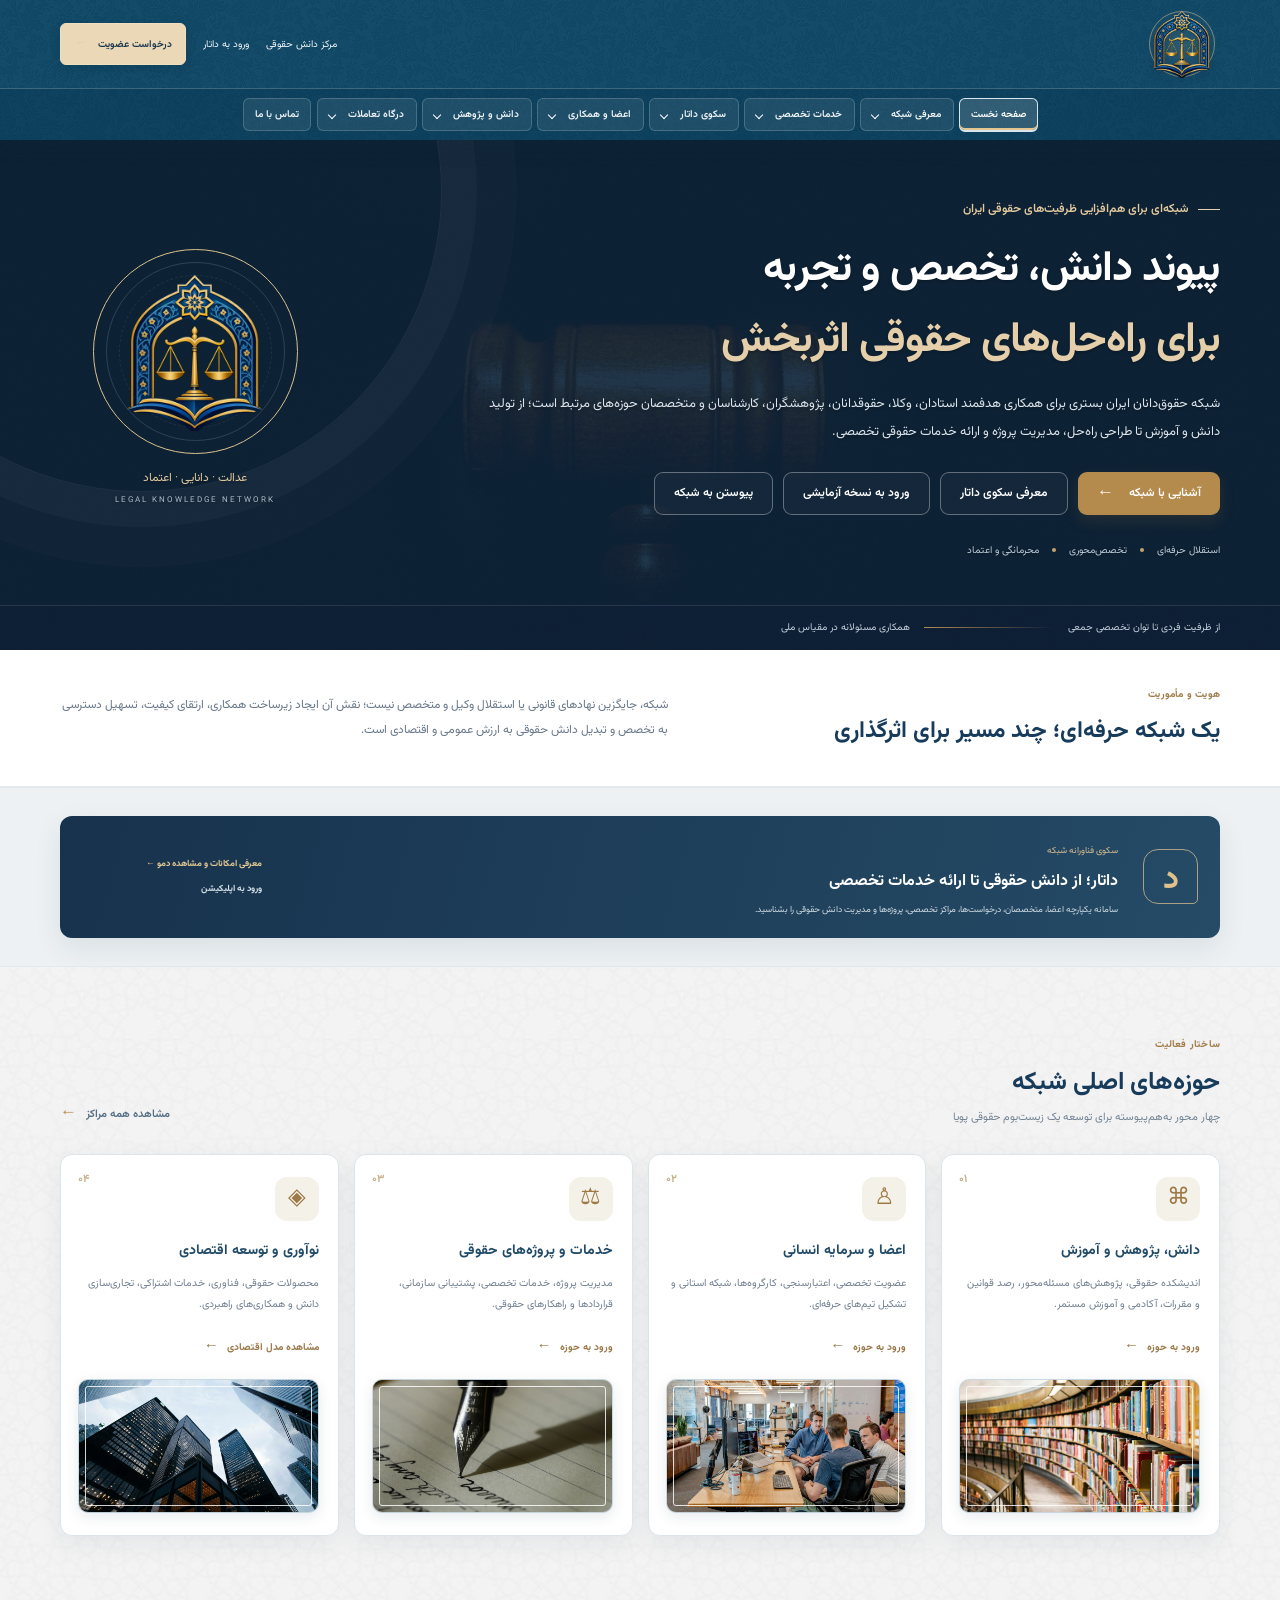
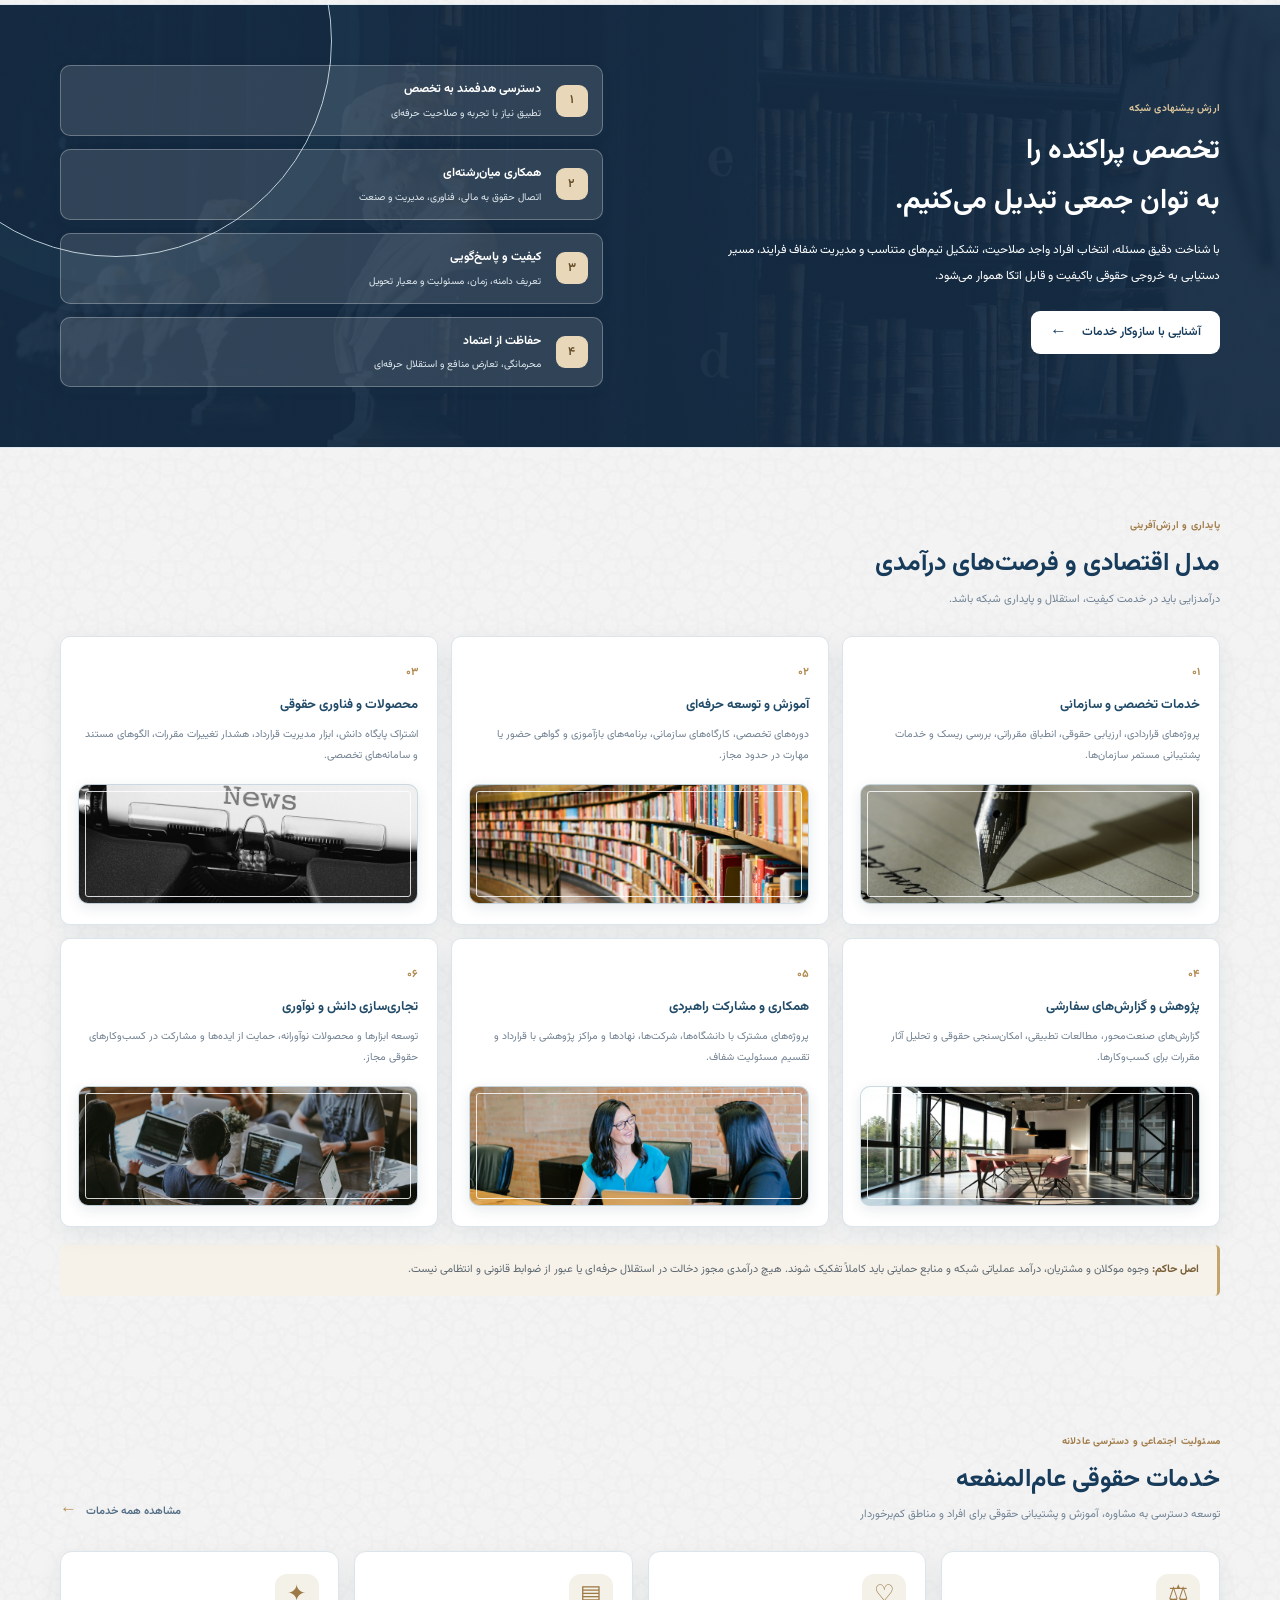
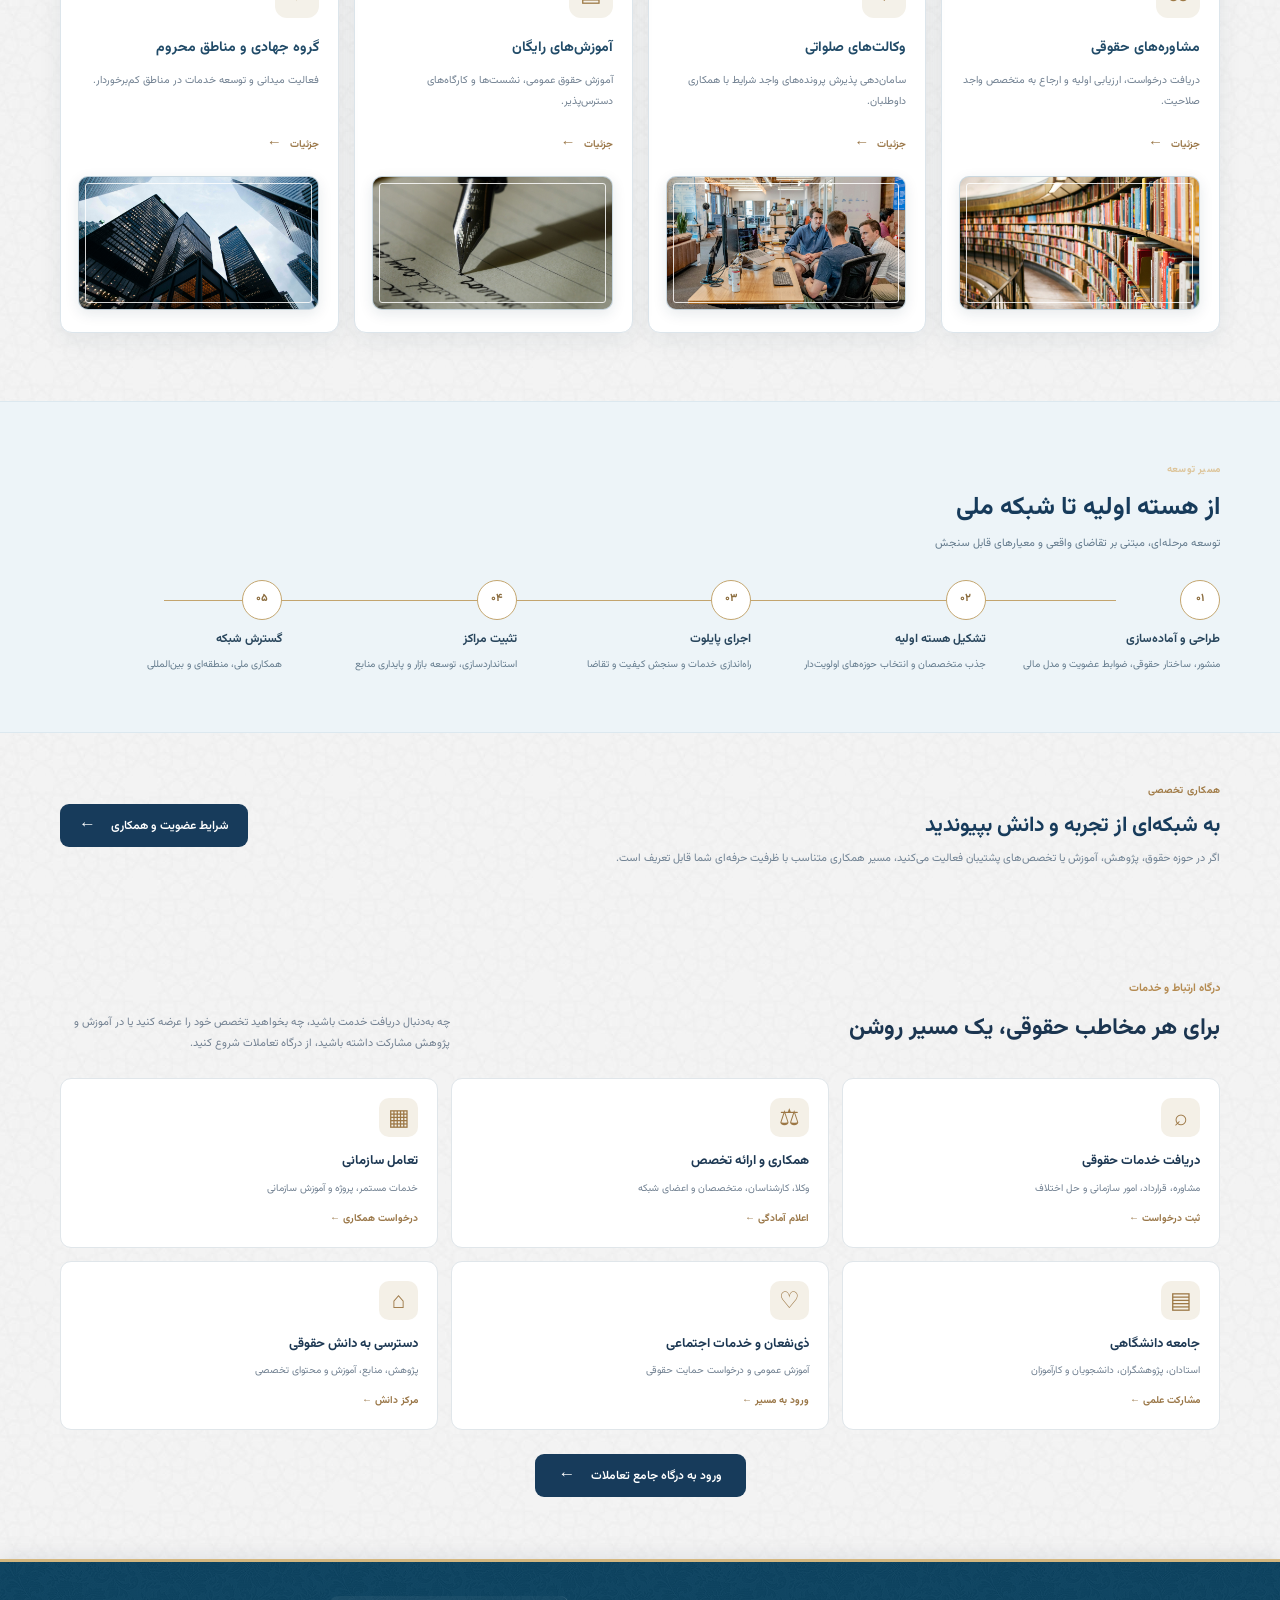
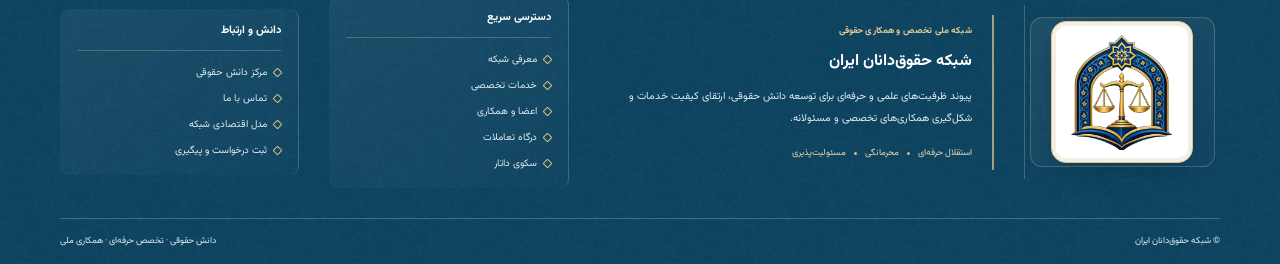
==== commit d4c798ce: "Unify shared navigation item styling" ====
--- a/index.html
+++ b/index.html
@@ -12,7 +12,7 @@
 <a class="nav-home active" href="index.html">صفحه نخست</a>
 <div class="nav-dropdown"><a class="nav-parent" href="pages/about.html">معرفی شبکه</a><button class="nav-toggle" type="button" aria-label="باز کردن زیرمنوی معرفی شبکه" aria-expanded="false"><span class="nav-caret" aria-hidden="true"></span></button><div class="dropdown-menu"><a href="pages/about.html#mission">مأموریت و چشم‌انداز</a><a href="pages/about.html#governance">ساختار و حکمرانی</a><a href="pages/about.html#principles">اصول بنیادین</a></div></div>
 <div class="nav-dropdown"><a class="nav-parent" href="pages/services.html">خدمات تخصصی</a><button class="nav-toggle" type="button" aria-label="باز کردن زیرمنوی خدمات تخصصی" aria-expanded="false"><span class="nav-caret" aria-hidden="true"></span></button><div class="dropdown-menu"><a href="pages/services.html#project">مدیریت پروژه‌های حقوقی</a><a href="pages/services.html#legal">خدمات حقوقی سازمانی</a><a href="pages/services.html#compliance">انطباق و مدیریت ریسک</a><a href="pages/services.html#digital">فناوری و محصولات حقوقی</a><a href="index.html#economic">مدل اقتصادی</a></div></div>
-<div class="nav-dropdown nav-datar"><a class="nav-parent" href="pages/datar.html">سکوی داتار</a><button class="nav-toggle" type="button" aria-label="باز کردن زیرمنوی داتار" aria-expanded="false"><span class="nav-caret" aria-hidden="true"></span></button><div class="dropdown-menu"><a href="pages/datar.html">معرفی و امکانات داتار</a><a href="pages/datar.html#live-demo">پیش‌نمایش تعاملی</a><a href="app/index.html">ورود به اپلیکیشن</a></div></div>
+<div class="nav-dropdown"><a class="nav-parent" href="pages/datar.html">سکوی داتار</a><button class="nav-toggle" type="button" aria-label="باز کردن زیرمنوی داتار" aria-expanded="false"><span class="nav-caret" aria-hidden="true"></span></button><div class="dropdown-menu"><a href="pages/datar.html">معرفی و امکانات داتار</a><a href="pages/datar.html#live-demo">پیش‌نمایش تعاملی</a><a href="app/index.html">ورود به اپلیکیشن</a></div></div>
 <div class="nav-dropdown"><a class="nav-parent" href="pages/members.html">اعضا و همکاری</a><button class="nav-toggle" type="button" aria-label="باز کردن زیرمنوی اعضا و همکاری" aria-expanded="false"><span class="nav-caret" aria-hidden="true"></span></button><div class="dropdown-menu"><a href="pages/members.html#groups">گروه‌های عضویت</a><a href="pages/members.html#verification">اعتبارسنجی اعضا</a><a href="pages/members.html#workgroups">کارگروه‌های تخصصی</a><a href="pages/members.html#path">مسیر عضویت</a></div></div>
 <div class="nav-dropdown"><a class="nav-parent" href="pages/knowledge.html">دانش و پژوهش</a><button class="nav-toggle" type="button" aria-label="باز کردن زیرمنوی دانش و پژوهش" aria-expanded="false"><span class="nav-caret" aria-hidden="true"></span></button><div class="dropdown-menu"><a href="pages/knowledge.html#thinktank">اندیشکده حقوقی</a><a href="pages/knowledge.html#monitor">رصد قوانین و مقررات</a><a href="pages/knowledge.html#academy">آکادمی و آموزش</a><a href="pages/knowledge.html#library">بانک دانش و انتشارات</a></div></div>
 <div class="nav-dropdown"><a class="nav-parent" href="pages/portal.html">درگاه تعاملات</a><button class="nav-toggle" type="button" aria-label="باز کردن زیرمنوی درگاه تعاملات" aria-expanded="false"><span class="nav-caret" aria-hidden="true"></span></button><div class="dropdown-menu"><a href="pages/portal.html">ورود به درگاه تعاملات</a><a href="pages/portal-admin.html">پنل دبیرخانه</a></div></div>
--- a/assets/css/site.css
+++ b/assets/css/site.css
@@ -1393,3 +1393,53 @@
 .nav-datar>.nav-parent:hover,.nav-datar:focus-within>.nav-parent,.nav-datar.is-current>.nav-parent{background:#f1e5d0!important;color:#17435e!important}
 @media(max-width:760px){.header-main{min-height:66px}.main-nav{padding:4px 0}.nav-inner{justify-content:center;gap:3px;min-height:0;padding-block:2px}.nav-inner>a,.nav-parent{min-height:30px;padding:4px 8px!important;font-size:9px!important}.nav-toggle{width:16px;height:26px}.dropdown-menu{top:calc(100% + 3px);width:min(260px,calc(100vw - 28px));min-width:0;max-height:55vh}.dropdown-menu a{white-space:normal}}
 @media(max-width:430px){.nav-inner{justify-content:flex-start}.nav-inner>a,.nav-parent{font-size:8.5px!important;padding-inline:6px!important}}
+
+
+/* توسعه کاتالوگ خدمات تخصصی و مرکز ارائه خدمات */
+.services-hero{position:relative;overflow:hidden}
+.services-hero:after{content:"";position:absolute;left:-95px;top:-115px;width:290px;height:290px;border:1px solid rgba(225,199,151,.18);border-radius:50%;box-shadow:0 0 0 22px rgba(225,199,151,.035),0 0 0 48px rgba(225,199,151,.025);pointer-events:none}
+.services-hero .container{position:relative;z-index:1}
+.services-hero-actions{display:flex;align-items:center;gap:10px;flex-wrap:wrap;margin-top:18px}
+.services-hero-actions .services-action{margin:0;background:#e8d5b2;color:#173e59}
+.services-hero-actions .services-action span{color:#173e59}
+.services-hero-secondary{display:inline-flex;align-items:center;padding:10px 14px;border:1px solid rgba(255,255,255,.35);border-radius:8px;color:#f5f7f9;font-size:10px;font-weight:700}
+.services-hero-secondary:hover{background:rgba(255,255,255,.1)}
+.services-catalog{border-top:3px solid #b18a50}
+.services-catalog-grid{display:grid;grid-template-columns:repeat(3,minmax(0,1fr));gap:11px;margin-top:19px}
+.services-catalog-grid>a{display:flex;flex-direction:column;align-items:flex-start;min-height:145px;padding:15px 15px 13px;border:1px solid #e3e9ed;border-radius:10px;background:linear-gradient(145deg,#fff,#f8fafb);transition:transform .18s,border-color .18s,box-shadow .18s}
+.services-catalog-grid>a:hover{transform:translateY(-2px);border-color:#cbb58f;box-shadow:0 8px 20px rgba(27,59,79,.07)}
+.services-catalog-grid>a>span{display:grid;place-items:center;width:28px;height:25px;margin-bottom:10px;border-radius:6px;background:#f2ecdf;color:#987445;font-size:9px;font-weight:800}
+.services-catalog-grid>a>b{color:#244a65;font-size:11px;margin-bottom:5px}
+.services-catalog-grid>a>small{color:#72808b;font-size:9.5px;line-height:1.9}
+.services-catalog-grid>a>i{margin-top:auto;padding-top:10px;color:#9a7746;font-size:9px;font-style:normal;font-weight:800}
+.services-catalog-foot{display:flex;align-items:center;gap:12px;flex-wrap:wrap;margin-top:15px;padding:12px 14px;border-radius:8px;background:#f5f7f8}
+.services-catalog-foot>b{color:#294b64;font-size:10px}
+.services-catalog-foot>span{flex:1;color:#6c7b87;font-size:9.5px}
+.services-catalog-foot>a{color:#96713e;font-size:9.5px;font-weight:800}
+.services-delivery{border:1px solid #d9e4e9!important;background:linear-gradient(145deg,#fff,#f7fafb)!important}
+.delivery-flow{display:grid;grid-template-columns:repeat(5,minmax(0,1fr));gap:8px;margin:19px 0}
+.delivery-flow>div{position:relative;min-width:0;padding:13px 11px;border:1px solid #e2e9ed;border-radius:9px;background:#fff}
+.delivery-flow>div>b{display:grid;place-items:center;width:25px;height:25px;margin-bottom:9px;border-radius:50%;background:#214d69;color:#fff;font-size:10px}
+.delivery-flow strong{display:block;color:#294c65;font-size:10px;margin-bottom:5px}
+.delivery-flow small{display:block;color:#71808b;font-size:9px;line-height:1.9}
+.delivery-output{display:flex;align-items:center;justify-content:space-between;gap:18px;padding:15px 16px;border:1px solid #e8dfcf;border-radius:9px;background:#fbf8f1}
+.delivery-output>div{flex:1}
+.delivery-output b{color:#765b35;font-size:10px}
+.delivery-output p{margin:5px 0 0!important;color:#687783!important;font-size:10px!important;line-height:2}
+.delivery-output .services-action{flex:0 0 auto;margin:0;white-space:nowrap}
+.services-final{border-right:4px solid #b18a50!important}
+@media(max-width:900px){.services-catalog-grid{grid-template-columns:repeat(2,minmax(0,1fr))}.delivery-flow{grid-template-columns:repeat(3,minmax(0,1fr))}}
+@media(max-width:680px){
+ .services-hero-actions{gap:7px}
+ .services-hero-actions .services-action,.services-hero-secondary{padding:9px 11px;font-size:9px}
+ .services-catalog-grid{grid-template-columns:1fr 1fr;gap:7px}
+ .services-catalog-grid>a{min-height:140px;padding:11px 10px}
+ .services-catalog-grid>a>b{font-size:10px}
+ .services-catalog-grid>a>small{font-size:9px}
+ .services-catalog-foot{align-items:flex-start;flex-direction:column;gap:5px}
+ .delivery-flow{grid-template-columns:1fr 1fr;gap:7px}
+ .delivery-flow>div{padding:10px}
+ .delivery-output{align-items:stretch;flex-direction:column;gap:12px}
+ .delivery-output .services-action{width:max-content}
+}
+@media(max-width:380px){.services-catalog-grid{grid-template-columns:1fr}.delivery-flow{grid-template-columns:1fr}}
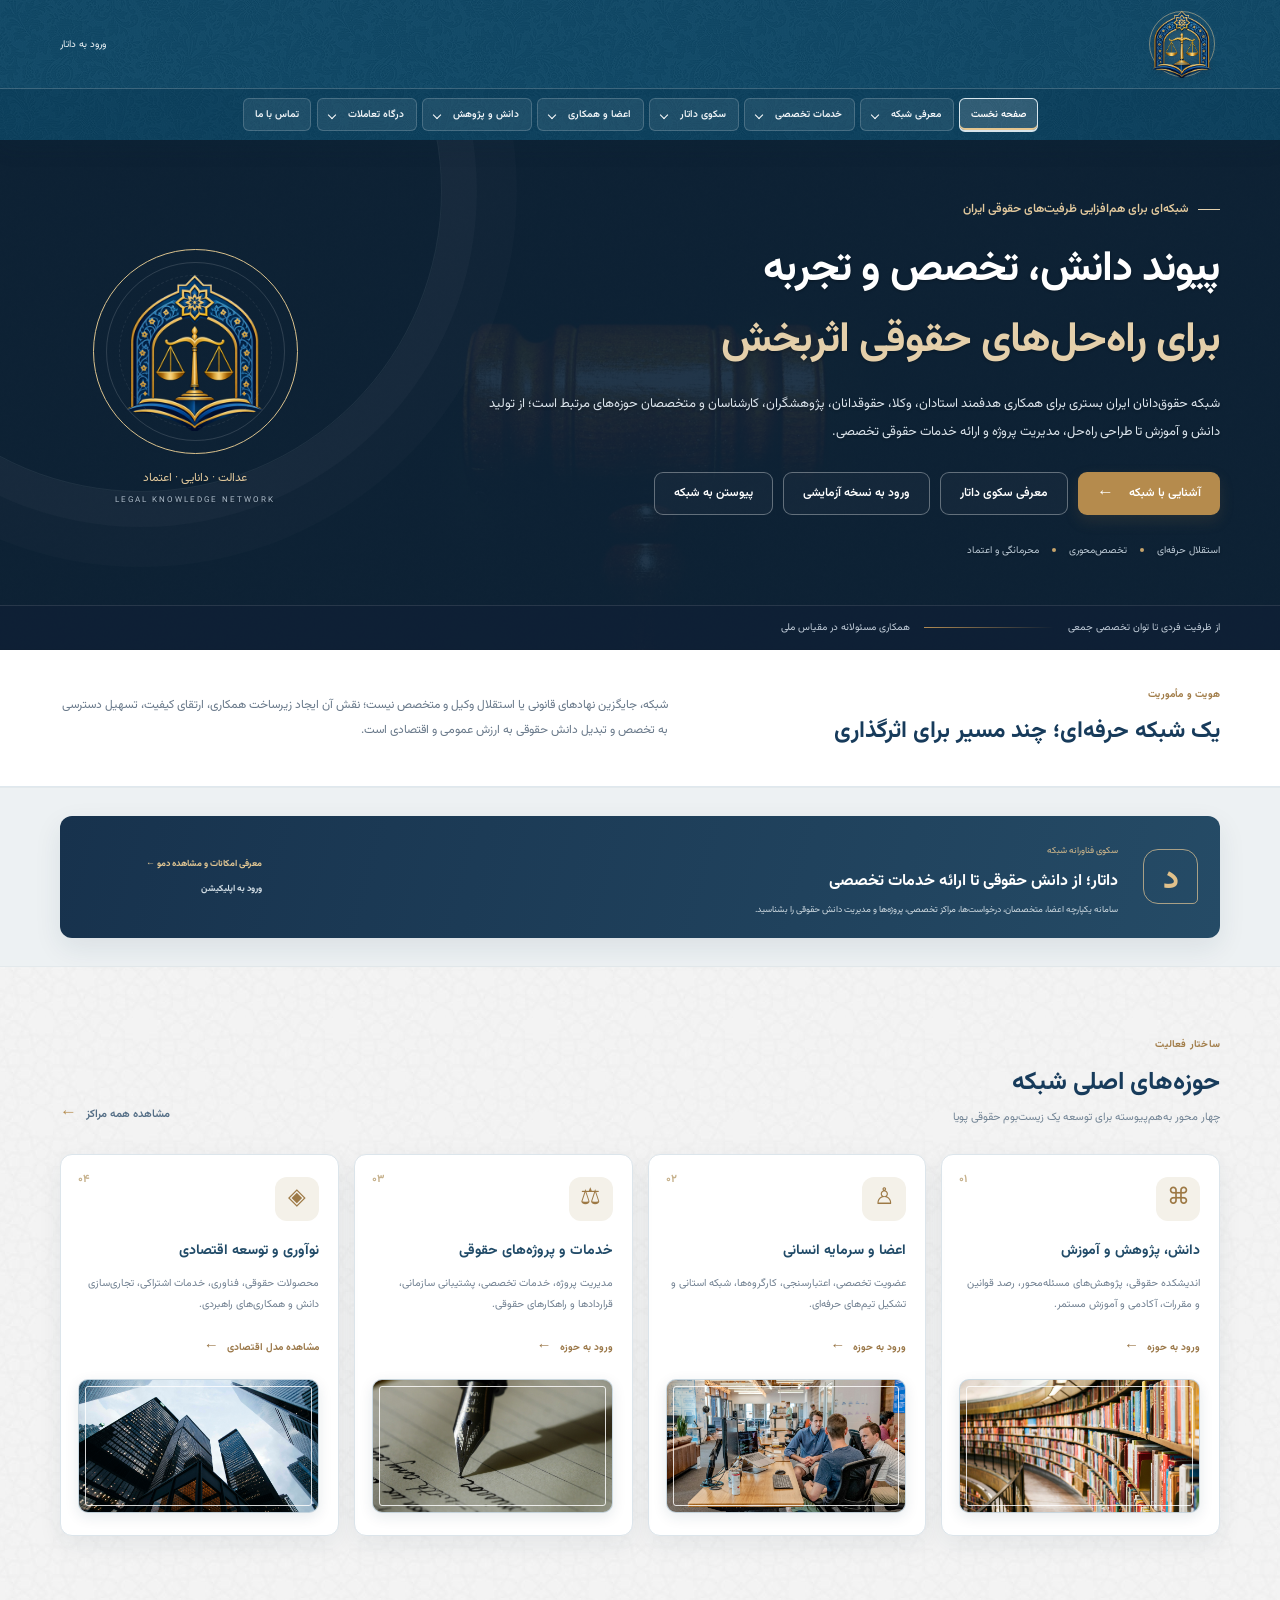
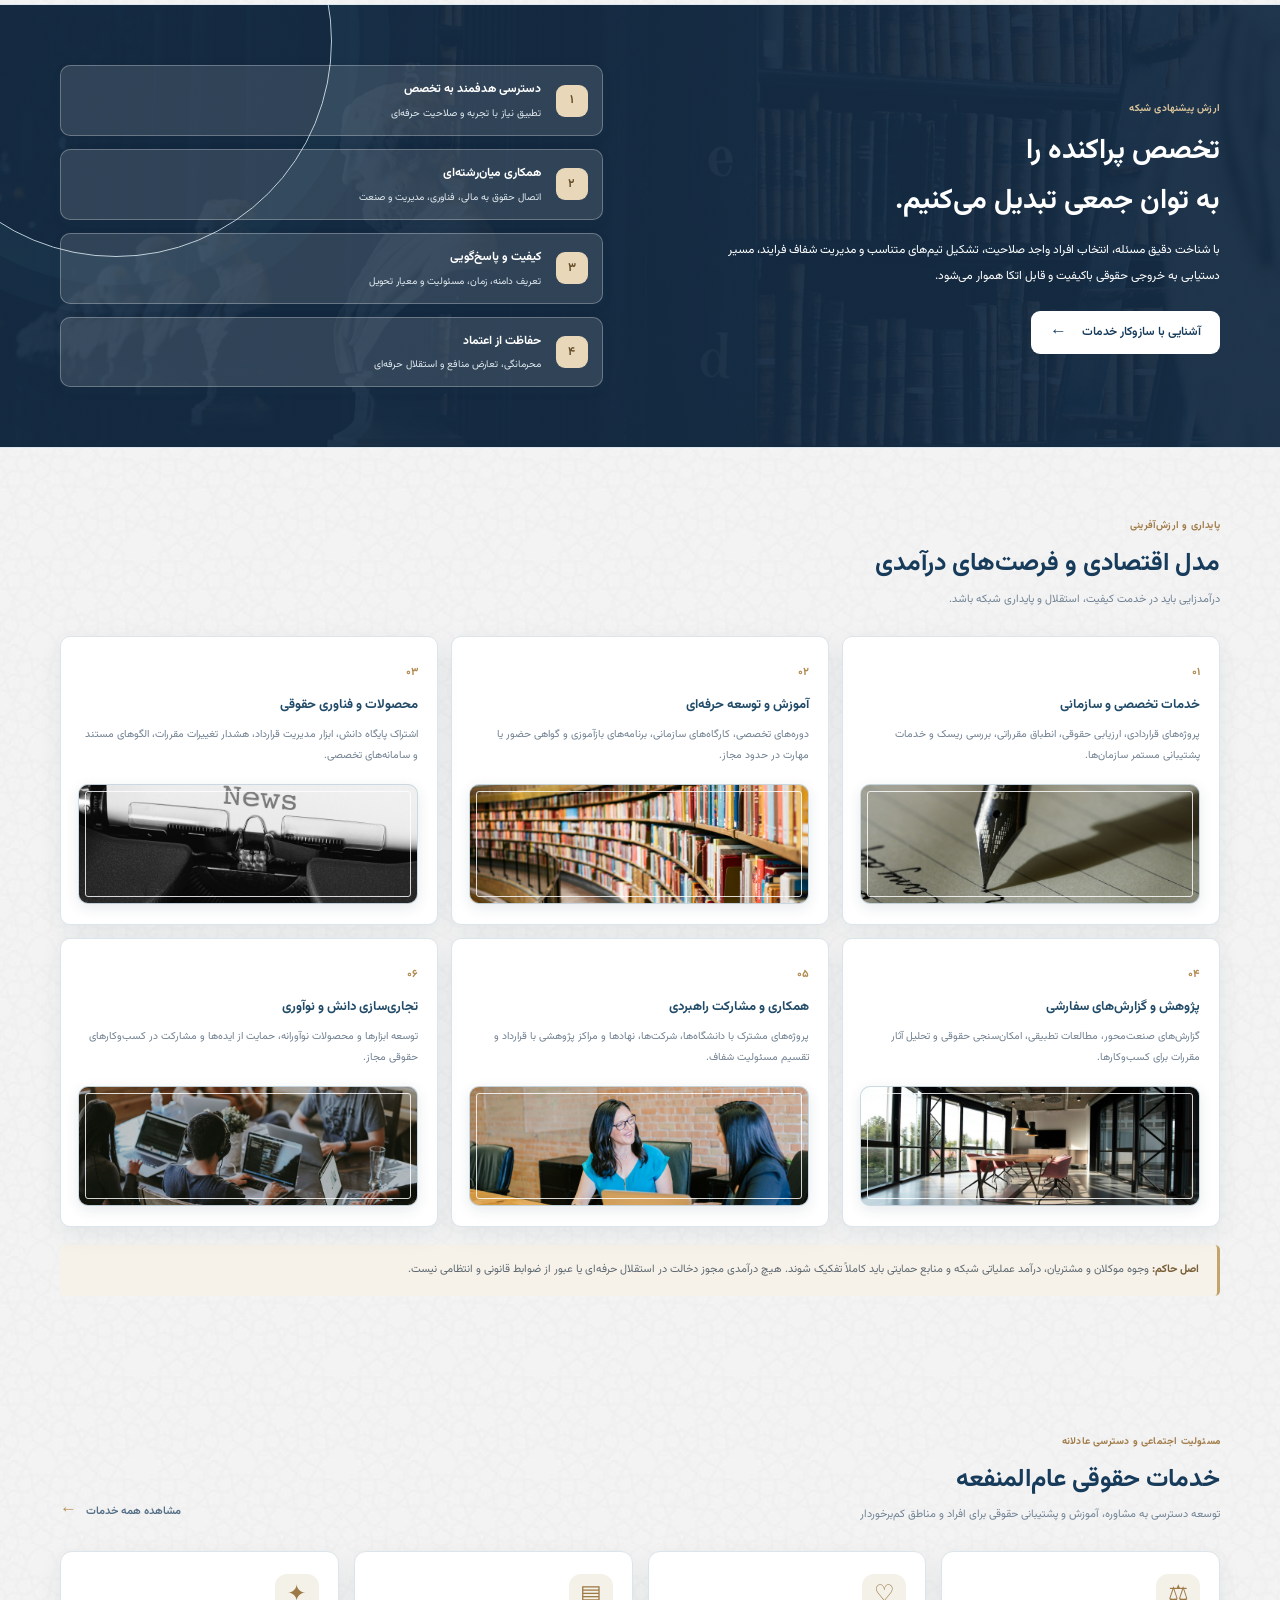
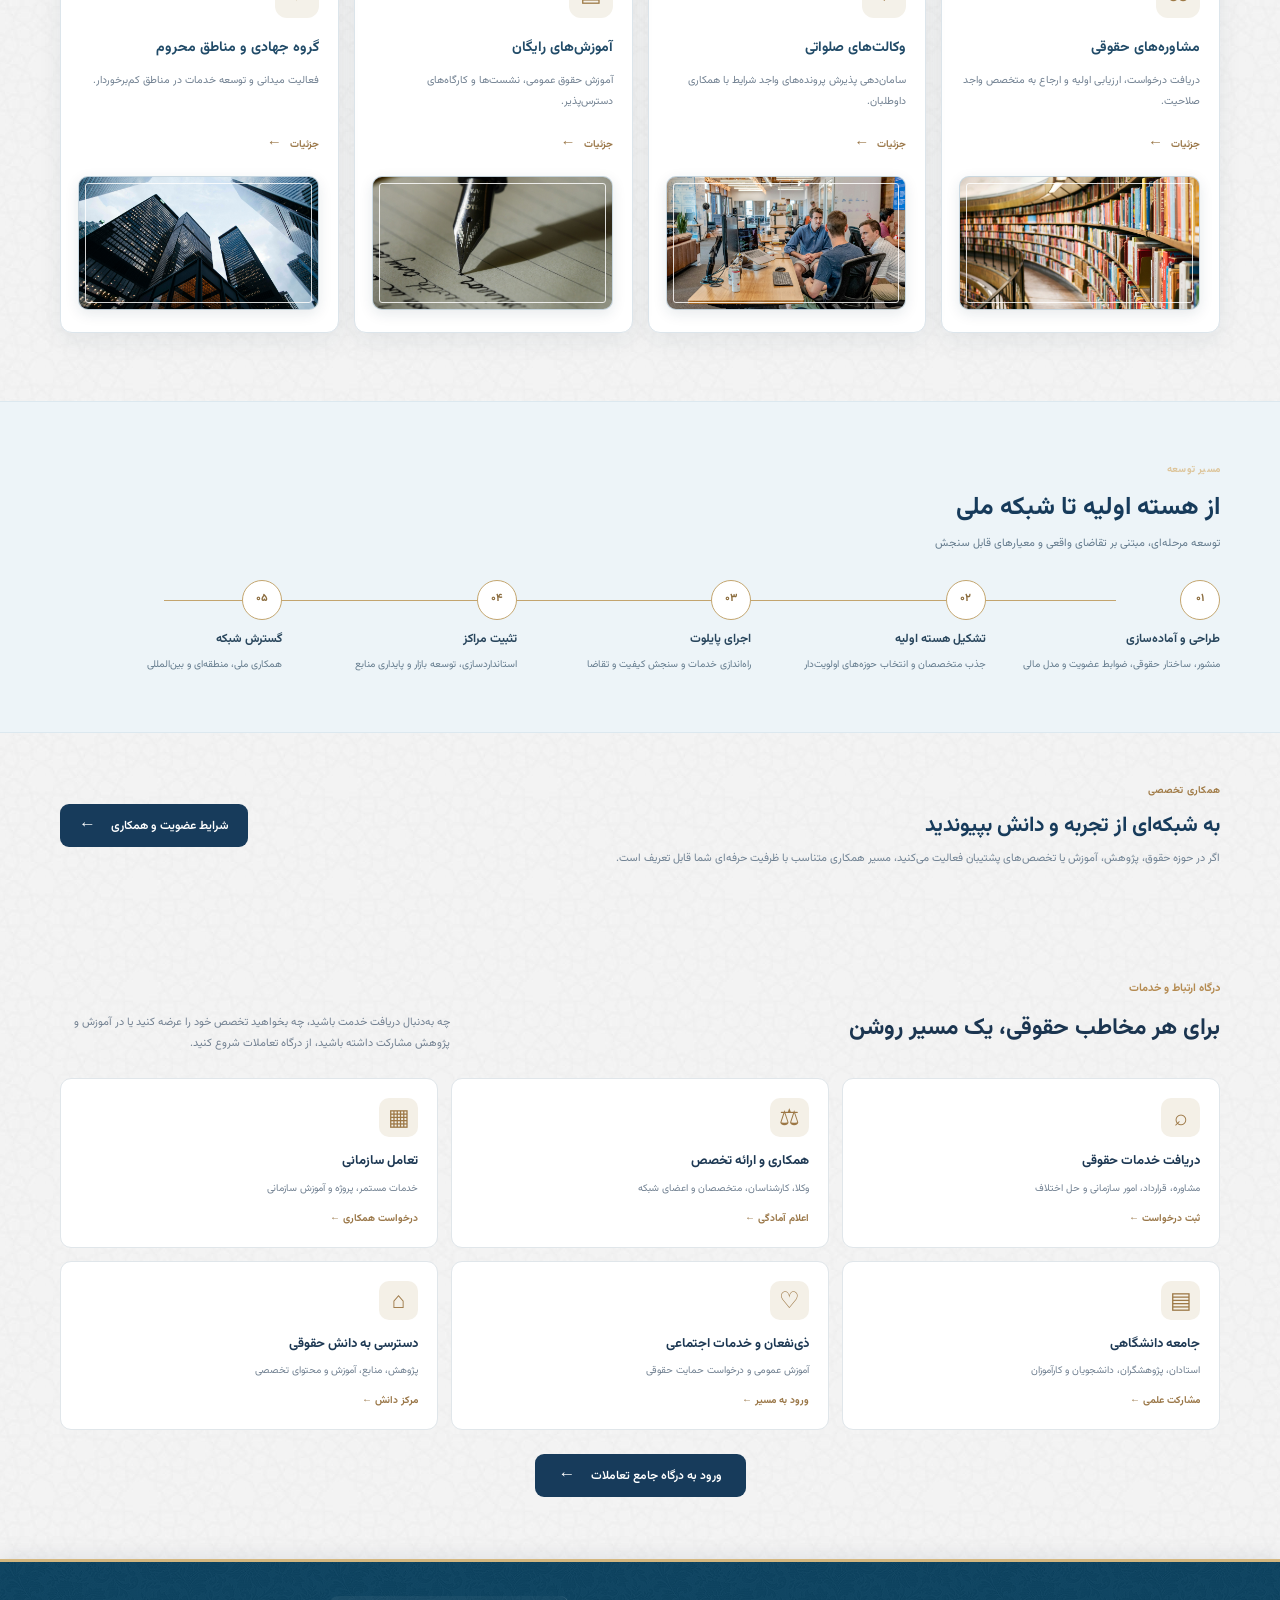
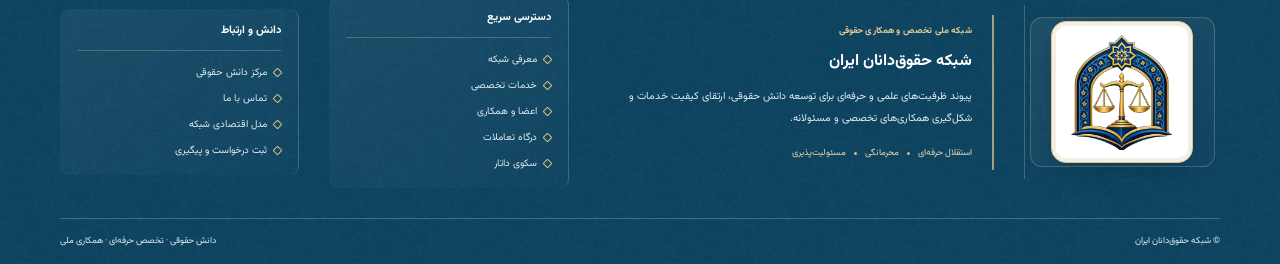
==== commit aa765942: "Remove selected header links and route library navigation" ====
--- a/index.html
+++ b/index.html
@@ -8,7 +8,7 @@
 <link rel="stylesheet" href="assets/css/site.css"><link rel="stylesheet" href="assets/css/portal.css"><link rel="stylesheet" href="assets/css/datar.css">
 </head>
 <body>
-<header class="site-header"><div class="container header-main"><a class="brand" href="index.html" aria-label="صفحه نخست شبکه حقوق‌دانان ایران"><span class="brand-mark"><img src="assets/images/logo.png" alt="لوگوی شبکه حقوق‌دانان ایران" width="68" height="68"></span></a><div class="header-actions"><a class="header-quiet-link" href="pages/knowledge.html">مرکز دانش حقوقی</a><a class="header-quiet-link" href="app/index.html">ورود به داتار</a><a class="header-join" href="pages/members.html">درخواست عضویت <span>←</span></a></div></div><nav class="main-nav" aria-label="منوی اصلی"><div class="container nav-inner">
+<header class="site-header"><div class="container header-main"><a class="brand" href="index.html" aria-label="صفحه نخست شبکه حقوق‌دانان ایران"><span class="brand-mark"><img src="assets/images/logo.png" alt="لوگوی شبکه حقوق‌دانان ایران" width="68" height="68"></span></a><div class="header-actions"><a class="header-quiet-link" href="app/index.html">ورود به داتار</a></div></div><nav class="main-nav" aria-label="منوی اصلی"><div class="container nav-inner">
 <a class="nav-home active" href="index.html">صفحه نخست</a>
 <div class="nav-dropdown"><a class="nav-parent" href="pages/about.html">معرفی شبکه</a><button class="nav-toggle" type="button" aria-label="باز کردن زیرمنوی معرفی شبکه" aria-expanded="false"><span class="nav-caret" aria-hidden="true"></span></button><div class="dropdown-menu"><a href="pages/about.html#mission">مأموریت و چشم‌انداز</a><a href="pages/about.html#governance">ساختار و حکمرانی</a><a href="pages/about.html#principles">اصول بنیادین</a></div></div>
 <div class="nav-dropdown"><a class="nav-parent" href="pages/services.html">خدمات تخصصی</a><button class="nav-toggle" type="button" aria-label="باز کردن زیرمنوی خدمات تخصصی" aria-expanded="false"><span class="nav-caret" aria-hidden="true"></span></button><div class="dropdown-menu"><a href="pages/services.html#project">مدیریت پروژه‌های حقوقی</a><a href="pages/services.html#legal">خدمات حقوقی سازمانی</a><a href="pages/services.html#compliance">انطباق و مدیریت ریسک</a><a href="pages/services.html#digital">فناوری و محصولات حقوقی</a><a href="index.html#economic">مدل اقتصادی</a></div></div>
@@ -75,4 +75,5 @@
 <div class="container footer-bottom"><span>© شبکه حقوق‌دانان ایران</span><span>دانش حقوقی · تخصص حرفه‌ای · همکاری ملی</span></div>
 </footer>
 <script src="assets/js/site.js"></script>
+<script src="assets/js/persian-numbers.js" defer></script>
 </body></html>
--- a/assets/css/site.css
+++ b/assets/css/site.css
@@ -1389,8 +1389,6 @@
 .nav-dropdown:hover>.dropdown-menu,.nav-dropdown:focus-within>.dropdown-menu,.nav-dropdown.is-open>.dropdown-menu{display:block}
 .dropdown-menu a{display:block;padding:8px 10px;margin:1px 0;border-radius:5px;color:#40586c;font-size:10px;line-height:1.8;white-space:nowrap}
 .dropdown-menu a:hover,.dropdown-menu a:focus{background:#edf4f8;color:#07527a;outline:none}
-.nav-datar>.nav-parent{background:rgba(222,195,151,.18)!important;border-color:rgba(230,203,161,.5)!important;color:#f5dfb9!important}
-.nav-datar>.nav-parent:hover,.nav-datar:focus-within>.nav-parent,.nav-datar.is-current>.nav-parent{background:#f1e5d0!important;color:#17435e!important}
 @media(max-width:760px){.header-main{min-height:66px}.main-nav{padding:4px 0}.nav-inner{justify-content:center;gap:3px;min-height:0;padding-block:2px}.nav-inner>a,.nav-parent{min-height:30px;padding:4px 8px!important;font-size:9px!important}.nav-toggle{width:16px;height:26px}.dropdown-menu{top:calc(100% + 3px);width:min(260px,calc(100vw - 28px));min-width:0;max-height:55vh}.dropdown-menu a{white-space:normal}}
 @media(max-width:430px){.nav-inner{justify-content:flex-start}.nav-inner>a,.nav-parent{font-size:8.5px!important;padding-inline:6px!important}}
 
@@ -1443,3 +1441,206 @@
  .delivery-output .services-action{width:max-content}
 }
 @media(max-width:380px){.services-catalog-grid{grid-template-columns:1fr}.delivery-flow{grid-template-columns:1fr}}
+
+
+/* صفحه اعضا و همکاری - چیدمان حرفه‌ای و واکنش‌گرا */
+.members-hero{background:linear-gradient(118deg,#172c47 0%,#254966 62%,#3c617c 100%);color:#fff;position:relative;overflow:hidden;padding:54px 0 48px}
+.members-hero:before{content:"";position:absolute;inset:0;background-image:linear-gradient(90deg,transparent 49.7%,#ffffff09 50%,transparent 50.3%),linear-gradient(0deg,transparent 49.7%,#ffffff09 50%,transparent 50.3%);background-size:42px 42px;mask-image:linear-gradient(90deg,transparent,#000 70%)}
+.members-hero:after{content:"";position:absolute;width:420px;height:420px;left:-150px;top:-235px;border:1px solid #ffffff18;border-radius:50%;box-shadow:0 0 0 28px #ffffff08,0 0 0 60px #ffffff05}
+.members-hero .container{position:relative;z-index:1}
+.members-hero .section-kicker{color:#e3c99d}
+.members-hero h1{font-size:clamp(25px,3vw,37px);line-height:1.7;margin:8px 0;color:#fff}
+.members-hero p{max-width:800px;color:#d5e0e9;font-size:12px;line-height:2.2;margin:0}
+.members-hero-actions{display:flex;gap:10px;flex-wrap:wrap;margin-top:20px}
+.members-primary-action,.members-secondary-action{display:inline-flex;align-items:center;gap:15px;padding:10px 15px;border-radius:8px;font-size:10px;font-weight:700}
+.members-primary-action{background:#e4d0ad;color:#183b56}
+.members-primary-action span{font-size:16px}
+.members-secondary-action{border:1px solid #ffffff55;color:#f4f7f9;background:#ffffff08}
+.members-layout{align-items:start}
+.members-main{min-width:0}
+.members-overview{display:grid;grid-template-columns:repeat(4,minmax(0,1fr));gap:8px;margin-bottom:16px}
+.members-overview>div{display:flex;flex-direction:column;gap:3px;padding:13px 14px;border:1px solid #e1e7eb;border-radius:9px;background:#fff}
+.members-overview b{font-size:10px;color:#294d68}
+.members-overview span{font-size:9px;color:#778592}
+.members-section{scroll-margin-top:95px;border:1px solid #e4e9ec!important}
+.members-kicker{display:block;margin-bottom:5px;color:#a17a43;font-size:9px;font-weight:800}
+.members-section>h2{margin:0 0 9px;color:#203f5b;font-size:18px;line-height:1.8}
+.members-lead{margin:0 0 17px;color:#6d7d89;font-size:10.5px;line-height:2.15}
+.member-type-grid{display:grid;grid-template-columns:repeat(3,minmax(0,1fr));gap:10px}
+.member-type-grid article{position:relative;min-height:190px;padding:15px 14px 13px;border:1px solid #e4e9ed;border-radius:10px;background:linear-gradient(145deg,#fff,#f8fafb)}
+.member-type-no{position:absolute;left:13px;top:11px;color:#c2ad88;font-size:9px;font-weight:800}
+.member-type-icon{display:grid;place-items:center;width:37px;height:37px;margin-bottom:10px;border-radius:10px;background:#f3eee4;color:#9a7748;font-size:19px}
+.member-type-grid h3{margin:0 0 6px;color:#294b65;font-size:11px}
+.member-type-grid p{margin:0 0 10px;color:#71808c;font-size:9.5px;line-height:2}
+.member-type-grid small{display:block;padding-top:8px;border-top:1px solid #e9edf0;color:#967443;font-size:8.5px;line-height:1.9}
+.participation-grid{display:grid;grid-template-columns:repeat(4,minmax(0,1fr));gap:9px}
+.participation-grid article{padding:14px 13px;border-radius:9px;background:#f6f8f9;border:1px solid #e6ebee}
+.participation-grid b{display:block;margin-bottom:6px;color:#294d68;font-size:10px}
+.participation-grid p{margin:0;color:#72808b;font-size:9px;line-height:2}
+.workgroup-groups{display:grid;grid-template-columns:repeat(2,minmax(0,1fr));gap:10px}
+.workgroup-groups>div{padding:13px;border:1px solid #e5eaed;border-radius:9px;background:#fbfcfc}
+.workgroup-groups h3{margin:0 0 9px;color:#2d4f68;font-size:10px}
+.workgroup-groups .tag-list{display:flex;flex-wrap:wrap;gap:6px}
+.workgroup-groups .tag-list span{padding:5px 8px;border:1px solid #e1e7eb;border-radius:6px;background:#fff;color:#667887;font-size:8.5px}
+.workgroup-note{margin-top:12px;padding:11px 13px;border-right:3px solid #b18a50;border-radius:6px;background:#f7f3eb;color:#697783;font-size:9px;line-height:2}
+.verification-grid{display:grid;grid-template-columns:repeat(3,minmax(0,1fr));gap:8px}
+.verification-grid>div{padding:12px;border:1px solid #e4e9ed;border-radius:8px;background:#fff}
+.verification-grid b{display:block;margin-bottom:5px;color:#294d68;font-size:10px}
+.verification-grid p{margin:0;color:#71808b;font-size:9px;line-height:1.95}
+.verification-caution{margin-top:12px;padding:12px 14px;border:1px solid #e9dfcd;border-radius:8px;background:#fbf8f1}
+.verification-caution b{color:#876a3e;font-size:10px}
+.verification-caution p{margin:4px 0 0;color:#687783;font-size:9px;line-height:2}
+.profile-fields{display:grid;grid-template-columns:repeat(3,minmax(0,1fr));gap:8px}
+.profile-fields>div{display:flex;flex-direction:column;gap:4px;padding:11px;border-radius:8px;background:#f5f7f8;border:1px solid #e8ecef}
+.profile-fields b{color:#2d4e67;font-size:9.5px}
+.profile-fields span{color:#75828d;font-size:8.5px;line-height:1.9}
+.profile-privacy{margin:12px 0 0;padding:11px 13px;border-right:3px solid #b18a50;background:#f8f6f1;color:#687783;font-size:9px;line-height:2}
+.membership-steps{display:grid;grid-template-columns:repeat(5,minmax(0,1fr));gap:8px;margin-top:14px}
+.membership-steps article{padding:12px 10px;border:1px solid #e4e9ed;border-radius:8px;background:#fff}
+.membership-steps article>b{display:grid;place-items:center;width:26px;height:26px;margin-bottom:8px;border-radius:50%;background:#234c69;color:#fff;font-size:9px}
+.membership-steps strong{display:block;margin-bottom:5px;color:#294d68;font-size:9.5px}
+.membership-steps p{margin:0;color:#71808b;font-size:8.5px;line-height:1.9}
+.members-note{margin-top:13px;padding:12px 14px;border-right:3px solid #b18a50;border-radius:6px;background:#f7f3eb;color:#697783;font-size:9px;line-height:2}
+.members-note b{color:#876a3e}
+.opportunity-grid{display:grid;grid-template-columns:repeat(2,minmax(0,1fr));gap:8px}
+.opportunity-grid>div{padding:12px;border:1px solid #e5eaed;border-radius:8px;background:#fff}
+.opportunity-grid b{color:#2c4d67;font-size:9.5px}
+.opportunity-grid p{margin:4px 0 0;color:#72808b;font-size:9px;line-height:1.9}
+.members-final-cta{display:flex;align-items:center;justify-content:space-between;gap:15px;margin-top:16px;padding:15px 16px;border-radius:9px;background:linear-gradient(110deg,#1c3855,#315975);color:#fff}
+.members-final-cta>div{display:flex;flex-direction:column;gap:4px}
+.members-final-cta b{font-size:11px}
+.members-final-cta span{font-size:9px;color:#d4dfe7}
+.members-final-cta>a{display:inline-flex;align-items:center;gap:10px;flex:0 0 auto;padding:9px 12px;border-radius:7px;background:#e5d2b1;color:#193e59;font-size:9px;font-weight:800}
+@media(max-width:1000px){.member-type-grid{grid-template-columns:repeat(2,minmax(0,1fr))}.participation-grid{grid-template-columns:repeat(2,minmax(0,1fr))}.membership-steps{grid-template-columns:repeat(3,minmax(0,1fr))}}
+@media(max-width:760px){.members-hero{padding:38px 0 34px}.members-overview{grid-template-columns:repeat(2,minmax(0,1fr))}.verification-grid{grid-template-columns:repeat(2,minmax(0,1fr))}.profile-fields{grid-template-columns:repeat(2,minmax(0,1fr))}.membership-steps{grid-template-columns:repeat(2,minmax(0,1fr))}.members-final-cta{align-items:flex-start;flex-direction:column}}
+@media(max-width:480px){.members-hero h1{font-size:23px}.members-hero p{font-size:10px}.members-hero-actions{gap:7px}.members-primary-action,.members-secondary-action{padding:9px 10px;font-size:9px}.member-type-grid,.workgroup-groups,.opportunity-grid{grid-template-columns:1fr}.member-type-grid article{min-height:0}.members-section>h2{font-size:16px}.participation-grid{grid-template-columns:1fr 1fr}.verification-grid{grid-template-columns:1fr 1fr}.membership-steps{grid-template-columns:1fr 1fr}}
+
+
+/* مرکز دانش و پژوهش: کتابخانه محتوایی، پرونده تحلیلی و ابزارهای کاربردی */
+.knowledge-hero{position:relative;overflow:hidden;background:linear-gradient(118deg,#172d48 0%,#254d69 64%,#3a617a 100%);color:#fff;padding:48px 0 43px}
+.knowledge-hero:before{content:"";position:absolute;inset:0;background-image:linear-gradient(90deg,transparent 49.7%,#ffffff0b 50%,transparent 50.3%),linear-gradient(0deg,transparent 49.7%,#ffffff0b 50%,transparent 50.3%);background-size:40px 40px}
+.knowledge-hero:after{content:"";position:absolute;width:360px;height:360px;left:-125px;top:-205px;border:1px solid #ffffff20;border-radius:50%;box-shadow:0 0 0 25px #ffffff08,0 0 0 52px #ffffff05}
+.knowledge-hero .container{position:relative;z-index:1}
+.knowledge-hero .section-kicker{color:#e5cda5}
+.knowledge-hero h1{margin:8px 0;color:#fff;font-size:clamp(24px,3vw,35px);line-height:1.7}
+.knowledge-hero p{max-width:850px;margin:0;color:#d8e2e9;font-size:11px;line-height:2.25}
+.knowledge-hero-actions{display:flex;gap:9px;flex-wrap:wrap;margin-top:18px}
+.knowledge-hero-actions a{display:inline-flex;align-items:center;gap:12px;padding:10px 14px;border:1px solid #ffffff55;border-radius:7px;color:#f7f8fa;font-size:9.5px;font-weight:800;background:#ffffff09}
+.knowledge-hero-actions a:first-child{background:#e7d4b2;color:#1c4059;border-color:#e7d4b2}
+.knowledge-layout{align-items:start}
+.knowledge-main{min-width:0}
+.knowledge-metrics{display:grid;grid-template-columns:repeat(4,minmax(0,1fr));gap:8px;margin-bottom:15px}
+.knowledge-metrics>div{display:flex;flex-direction:column;gap:4px;padding:12px 13px;border:1px solid #e1e7eb;border-radius:8px;background:#fff}
+.knowledge-metrics b{color:#294d68;font-size:10px}
+.knowledge-metrics span{color:#778590;font-size:8.8px}
+.knowledge-section{scroll-margin-top:95px;border:1px solid #e3e9ed!important}
+.knowledge-kicker{display:block;margin-bottom:5px;color:#a17a43;font-size:9px;font-weight:800}
+.knowledge-section>h2{margin:0 0 8px;color:#203f5b;font-size:18px;line-height:1.8}
+.knowledge-lead{margin:0 0 16px;color:#6e7d89;font-size:10px;line-height:2.15}
+.knowledge-article-grid{display:grid;grid-template-columns:repeat(2,minmax(0,1fr));gap:9px}
+.knowledge-article{display:flex;flex-direction:column;min-width:0;padding:14px;border:1px solid #e4e9ed;border-radius:9px;background:linear-gradient(145deg,#fff,#f8fafb)}
+.knowledge-article.featured{grid-column:1/-1;border-right:3px solid #b18a50}
+.knowledge-label{color:#987648;font-size:8.5px;font-weight:800}
+.knowledge-article h3{margin:7px 0;color:#294b65;font-size:11px;line-height:1.9}
+.knowledge-article p{margin:0;color:#71808b;font-size:9.3px;line-height:2}
+.knowledge-article-meta{display:flex;gap:14px;flex-wrap:wrap;margin-top:10px;color:#8a969e;font-size:8px}
+.knowledge-article>a{align-self:flex-start;margin-top:10px;color:#96713e;font-size:9px;font-weight:800}
+.knowledge-study h3{margin:16px 0 5px;color:#2c4e68;font-size:11px}
+.knowledge-study>p{margin:0;color:#657784;font-size:10px;line-height:2.2}
+.study-callout,.study-conclusion{margin:12px 0;padding:12px 14px;border-right:3px solid #b18a50;border-radius:7px;background:#f8f5ee}
+.study-callout>b,.study-conclusion>b{color:#80633b;font-size:10px}
+.study-callout p,.study-conclusion p{margin:5px 0 0;color:#667681;font-size:9.5px;line-height:2.1}
+.study-table-wrap{overflow-x:auto;margin-top:14px}
+.knowledge-table{width:100%;border-collapse:collapse;min-width:560px;font-size:9px}
+.knowledge-table th{padding:10px;background:#edf2f5;color:#294b65;text-align:right;font-weight:800}
+.knowledge-table td{padding:9px 10px;border-bottom:1px solid #e8edf0;color:#637581;line-height:1.9;vertical-align:top}
+.knowledge-table tr:nth-child(even) td{background:#fafbfc}
+.knowledge-sources{display:flex;flex-wrap:wrap;gap:8px 18px;margin-top:13px;padding-top:11px;border-top:1px solid #e8ecef}
+.knowledge-sources>b{flex-basis:100%;color:#294b65;font-size:9.5px}
+.knowledge-sources a{color:#8b6a3e;font-size:9px;font-weight:700}
+.monitor-list{display:grid;gap:9px}
+.monitor-list article{display:flex;align-items:center;justify-content:space-between;gap:14px;padding:13px;border:1px solid #e3e9ed;border-radius:8px;background:#fbfcfc}
+.monitor-list article>div{min-width:0}
+.monitor-status{display:inline-block;margin-bottom:5px;padding:3px 7px;border-radius:4px;background:#f2eee5;color:#8b6b40;font-size:8px}
+.monitor-list h3{margin:0 0 5px;color:#294b65;font-size:11px}
+.monitor-list p,.monitor-list small{display:block;margin:0;color:#71808b;font-size:9px;line-height:2}
+.monitor-list small{margin-top:4px;color:#8a7657}
+.monitor-list article>a{flex:0 0 auto;color:#987546;font-size:9px;font-weight:800}
+.knowledge-disclaimer{margin:12px 0 0;padding:10px 12px;border:1px solid #e9e2d5;border-radius:7px;background:#fbf9f4;color:#777b7d;font-size:8.8px;line-height:2}
+.research-agenda-grid{display:grid;grid-template-columns:repeat(2,minmax(0,1fr));gap:8px}
+.research-agenda-grid article{padding:12px;border:1px solid #e4e9ed;border-radius:8px;background:#fff}
+.research-agenda-grid b{color:#294d68;font-size:10px}
+.research-agenda-grid p{margin:5px 0 8px;color:#71808b;font-size:9px;line-height:2}
+.research-agenda-grid span{display:block;padding-top:7px;border-top:1px solid #edf0f2;color:#987546;font-size:8px}
+.toolbox-grid{display:grid;grid-template-columns:repeat(2,minmax(0,1fr));gap:9px}
+.toolbox-grid article{position:relative;padding:14px;border:1px solid #e3e9ed;border-radius:8px;background:linear-gradient(145deg,#fff,#f8fafb)}
+.toolbox-grid article>span{position:absolute;left:12px;top:10px;color:#b49a70;font-size:9px;font-weight:800}
+.toolbox-grid h3{margin:0 0 8px;color:#294b65;font-size:10px}
+.toolbox-grid ul{margin:0;padding-right:17px;color:#71808b;font-size:9px;line-height:2.1}
+.academy-grid{display:grid;grid-template-columns:repeat(3,minmax(0,1fr));gap:8px}
+.academy-grid article{padding:13px;border:1px solid #e3e9ed;border-radius:8px;background:#fff}
+.academy-grid b{color:#294d68;font-size:9.5px}
+.academy-grid p{margin:6px 0;color:#71808b;font-size:8.8px;line-height:2}
+.academy-grid ol{margin:6px 0 0;padding-right:16px;color:#6e7c87;font-size:8.5px;line-height:2}
+.knowledge-quiz{margin-top:12px;padding:12px;border:1px solid #e8dfcf;border-radius:8px;background:#faf7f0}
+.knowledge-quiz>b{color:#82643c;font-size:10px}
+.knowledge-quiz p{margin:5px 0;color:#6c7881;font-size:9px;line-height:2}
+.knowledge-quiz details{margin-top:6px}
+.knowledge-quiz summary{color:#8c6b3e;font-size:9px;font-weight:800;cursor:pointer}
+.knowledge-quiz details p{padding-top:7px;border-top:1px solid #e9e1d3}
+.method-grid{display:grid;grid-template-columns:repeat(2,minmax(0,1fr));gap:8px}
+.method-grid>div{padding:11px;border:1px solid #e5eaed;border-radius:7px;background:#fafbfc}
+.method-grid b{color:#294d68;font-size:9.5px}
+.method-grid p{margin:4px 0 0;color:#71808b;font-size:8.8px;line-height:2}
+.status-key{display:flex;gap:14px;flex-wrap:wrap;margin-top:12px;padding:10px;border-radius:7px;background:#f5f7f8}
+.status-key span{display:flex;align-items:center;gap:6px;color:#6c7b86;font-size:8.5px}
+.status-key i{width:8px;height:8px;border-radius:50%;display:inline-block}
+.status-published{background:#668b9b}.status-draft{background:#c0a16b}.status-monitor{background:#89949b}
+.knowledge-final-cta{display:flex;align-items:center;justify-content:space-between;gap:14px;margin:14px 0 18px;padding:15px 16px;border-radius:9px;background:linear-gradient(110deg,#1c3855,#315975);color:#fff}
+.knowledge-final-cta>div{display:flex;flex-direction:column;gap:5px}
+.knowledge-final-cta b{font-size:10.5px}
+.knowledge-final-cta span{color:#d5e0e7;font-size:8.8px;line-height:1.9}
+.knowledge-final-cta>a{flex:0 0 auto;padding:9px 12px;border-radius:6px;background:#e5d2b1;color:#193e59;font-size:9px;font-weight:800}
+@media(max-width:900px){.academy-grid{grid-template-columns:repeat(2,minmax(0,1fr))}.knowledge-metrics{grid-template-columns:repeat(2,minmax(0,1fr))}}
+@media(max-width:680px){.knowledge-hero{padding:35px 0 30px}.knowledge-layout{grid-template-columns:1fr;gap:12px;padding-top:15px}.knowledge-index{top:auto!important}.knowledge-index .side-index-brand{min-height:82px}.knowledge-index .side-index-scroll{display:flex;flex-wrap:wrap;gap:5px}.knowledge-index .side-index-scroll>a{padding:6px 8px;border:1px solid #e3e8eb;border-radius:5px;background:#fff;font-size:8.5px}.knowledge-main .content-card{padding:16px 14px;margin-bottom:11px}.knowledge-section>h2{font-size:16px}.knowledge-article-grid,.research-agenda-grid,.toolbox-grid{grid-template-columns:1fr}.knowledge-article.featured{grid-column:auto}.monitor-list article{align-items:flex-start;flex-direction:column;gap:8px}.academy-grid{grid-template-columns:1fr 1fr}.method-grid{grid-template-columns:1fr 1fr}.knowledge-final-cta{align-items:flex-start;flex-direction:column}.knowledge-final-cta>a{width:max-content}}
+@media(max-width:420px){.knowledge-hero h1{font-size:22px}.knowledge-hero p{font-size:9.5px}.knowledge-hero-actions a{font-size:8.5px;padding:8px 10px}.knowledge-metrics{gap:6px}.knowledge-metrics>div{padding:10px}.academy-grid{grid-template-columns:1fr}.method-grid{grid-template-columns:1fr}.knowledge-sources{flex-direction:column;gap:7px}}
+
+/* بانک اطلاعات حقوقی و فهرست قابل جست‌وجو */
+.legal-library{margin-top:15px}
+.legal-library-toolbar{display:grid;grid-template-columns:minmax(190px,2fr) minmax(145px,1fr) minmax(145px,1fr) auto;gap:8px;align-items:end;padding:13px;border:1px solid #e1e7eb;border-radius:9px;background:#f7f9fa}
+.legal-library-toolbar label{display:flex;flex-direction:column;gap:5px;min-width:0}
+.legal-library-toolbar label>span{color:#526978;font-size:8.8px;font-weight:800}
+.legal-library-toolbar input,.legal-library-toolbar select{width:100%;height:37px;min-width:0;padding:0 10px;border:1px solid #d9e1e6;border-radius:6px;background:#fff;color:#304c60;font:inherit;font-size:9px;outline:none}
+.legal-library-toolbar input:focus,.legal-library-toolbar select:focus{border-color:#7996a8;box-shadow:0 0 0 2px #7897a51c}
+.legal-library-toolbar button{height:37px;padding:0 12px;border:1px solid #d8e0e5;border-radius:6px;background:#fff;color:#536b7b;font:inherit;font-size:8.8px;font-weight:800;cursor:pointer}
+.legal-library-summary{display:flex;justify-content:space-between;gap:10px;align-items:center;margin:11px 2px;color:#75838c;font-size:8.8px}
+.legal-library-summary strong{color:#294d68;font-size:9.5px}
+.legal-library-list{display:grid;grid-template-columns:repeat(2,minmax(0,1fr));gap:9px}
+.legal-record{min-width:0;padding:13px;border:1px solid #e1e7eb;border-radius:9px;background:#fff;transition:border-color .15s,box-shadow .15s}
+.legal-record:hover{border-color:#c7d3db;box-shadow:0 5px 18px #263e4c0a}
+.legal-record-top{display:flex;justify-content:space-between;align-items:center;gap:8px}
+.legal-type-badge{display:inline-flex;padding:4px 7px;border-radius:4px;background:#edf2f5;color:#38576b;font-size:8px;font-weight:800}
+.legal-type-badge.type-law{background:#f4eee4;color:#886a3f}.legal-type-badge.type-regulation{background:#f0eef5;color:#6d6387}.legal-type-badge.type-concept{background:#edf2ef;color:#526e61}.legal-type-badge.type-note{background:#f5f1e9;color:#8a714c}
+.legal-record-id{color:#a0a9af;font-size:8px;direction:ltr}
+.legal-record h3{margin:9px 0 5px;color:#294b65;font-size:11px;line-height:1.9}
+.legal-record-summary{margin:0;color:#71808b;font-size:9px;line-height:2}
+.legal-record-meta{display:flex;flex-wrap:wrap;gap:7px 13px;margin-top:9px;color:#87939b;font-size:8px}
+.legal-record-tags{display:flex;gap:5px;flex-wrap:wrap;margin-top:9px}
+.legal-record-tags span{padding:3px 6px;border:1px solid #e8ecef;border-radius:4px;color:#71818b;font-size:7.8px}
+.legal-record-details{margin-top:11px;border-top:1px solid #edf0f2}
+.legal-record-details summary{padding:9px 0 0;color:#927344;font-size:8.8px;font-weight:800;cursor:pointer;list-style-position:inside}
+.legal-record-body{padding-top:8px}
+.legal-record-body p{margin:0 0 9px;color:#5e707c;font-size:9px;line-height:2.15}
+.legal-record-sources{display:flex;flex-direction:column;gap:6px;margin-top:10px;padding:10px;border-radius:6px;background:#f7f8f8}
+.legal-record-sources b{color:#38566c;font-size:8.8px}
+.legal-record-sources a{color:#8c6d41;font-size:8.5px}
+.legal-record-foot{display:flex;justify-content:space-between;gap:8px;flex-wrap:wrap;margin-top:9px;padding-top:8px;border-top:1px solid #edf0f2;color:#8b9297;font-size:7.8px}
+.legal-library-loading,.legal-library-empty{grid-column:1/-1;display:flex;flex-direction:column;gap:7px;align-items:center;justify-content:center;min-height:110px;padding:20px;border:1px dashed #dce4e9;border-radius:8px;color:#7a8992;font-size:9px;text-align:center}
+.legal-library-empty b{color:#39576d;font-size:10px}
+@media(max-width:850px){.legal-library-toolbar{grid-template-columns:1fr 1fr}.legal-search{grid-column:1/-1}.legal-library-list{grid-template-columns:1fr 1fr}}
+@media(max-width:560px){.legal-library-toolbar{grid-template-columns:1fr}.legal-search{grid-column:auto}.legal-library-list{grid-template-columns:1fr}.legal-library-toolbar button{width:100%}}
+
+/* Contact page refinement */
+.contact-hero .container{position:relative}.contact-hero .container>p{max-width:680px}.contact-hero-actions{display:flex;flex-wrap:wrap;gap:9px;margin-top:18px}.contact-hero-actions a{display:inline-flex;align-items:center;gap:13px;padding:10px 14px;border:1px solid rgba(255,255,255,.28);border-radius:7px;background:rgba(255,255,255,.1);color:#fff;font-size:10px;font-weight:700;transition:.2s}.contact-hero-actions a:first-child{background:#fff;color:#174b6b;border-color:#fff}.contact-hero-actions a:hover{transform:translateY(-2px);box-shadow:0 6px 16px #102f4728}.contact-hero-actions span{color:#c6a46e;font-size:15px}.contact-intro{position:relative;overflow:hidden}.contact-brand{display:flex;align-items:center;gap:11px;padding-bottom:16px;margin-bottom:18px;border-bottom:1px solid #edf0f2}.contact-brand img{width:49px;height:49px;object-fit:contain}.contact-brand span{font-size:12px;font-weight:800;color:#244b66}.contact-intro>div:nth-child(2) p{font-size:10px;line-height:2.2;color:#687b8a;margin:0}.contact-quick{transition:border-color .18s,transform .18s}.contact-quick:hover{border-color:#cbd9e1;transform:translateX(-2px)}.contact-form-card{position:relative}.contact-form-card:before{content:"";position:absolute;right:0;top:18px;bottom:18px;width:3px;border-radius:3px;background:#b58b4d}.contact-field-hint{font-size:8px;color:#8a969e;font-weight:400;line-height:1.8}.prepared-actions{display:flex;align-items:center;gap:10px;flex-wrap:wrap;margin-top:9px}.prepared-actions button{border:0;border-radius:6px;padding:9px 13px;background:#07527a;color:#fff;font:600 9px Vazirmatn;cursor:pointer}.prepared-actions a{font-size:9px;color:#87683d;font-weight:700}.contact-status.success{padding:9px 11px;border-radius:6px;background:#f2f6f7;color:#315c70}.contact-bottom{background:#f0f4f6}.contact-bottom>.container{align-items:center}.contact-bottom p{max-width:760px;line-height:2}
+@media(max-width:760px){.contact-hero-actions{gap:7px}.contact-hero-actions a{font-size:9px;padding:9px 10px}.contact-form-card:before{top:14px;bottom:14px}}
+@media(max-width:430px){.contact-hero-actions{display:grid;grid-template-columns:1fr}.contact-hero-actions a{justify-content:space-between}.contact-brand img{width:43px;height:43px}}
--- a/assets/css/portal.css
+++ b/assets/css/portal.css
@@ -3,3 +3,5 @@
 @media(max-width:680px){.home-portal{padding-block:38px}.home-portal .audience-card{min-height:155px}.home-portal .portal-section-head h2{font-size:19px}}
 
 .form-notice.success{background:#edf6f0;border-right-color:#4c8a65;color:#285a3d}.form-actions button:disabled{opacity:.65;cursor:wait}
+
+.portal-tracking{background:#f2f5f7;border-block:1px solid #e0e6ea;padding:38px 0}.tracking-grid{display:grid;grid-template-columns:.8fr 1.2fr;gap:35px;align-items:center}.tracking-kicker{color:#a17a43;font-size:10px;font-weight:700}.tracking-grid h2{font-size:21px;color:#1b3550;margin:5px 0}.tracking-grid p{font-size:10px;color:#718091;line-height:2}.track-form{background:#fff;border:1px solid #e0e6ea;border-radius:11px;padding:17px}.track-form label{display:block;font-size:10px;color:#41576a;margin-bottom:7px}.track-form>div{display:flex;gap:8px}.track-form input{flex:1;min-width:0;border:1px solid #dce3e8;border-radius:7px;padding:10px;font:11px Vazirmatn}.track-form>p{margin:10px 0 0;padding:9px 11px;background:#f5f7f8;border-radius:7px;line-height:1.9}.track-form>p.success{background:#f3f0e8;color:#655234}.track-form>p span{display:block}.track-form>p strong{display:block;color:#1b3550}.saved-item button{font-family:Vazirmatn}@media(max-width:680px){.tracking-grid{grid-template-columns:1fr;gap:12px}.track-form>div{flex-direction:column}.track-form .portal-btn{width:100%}}
